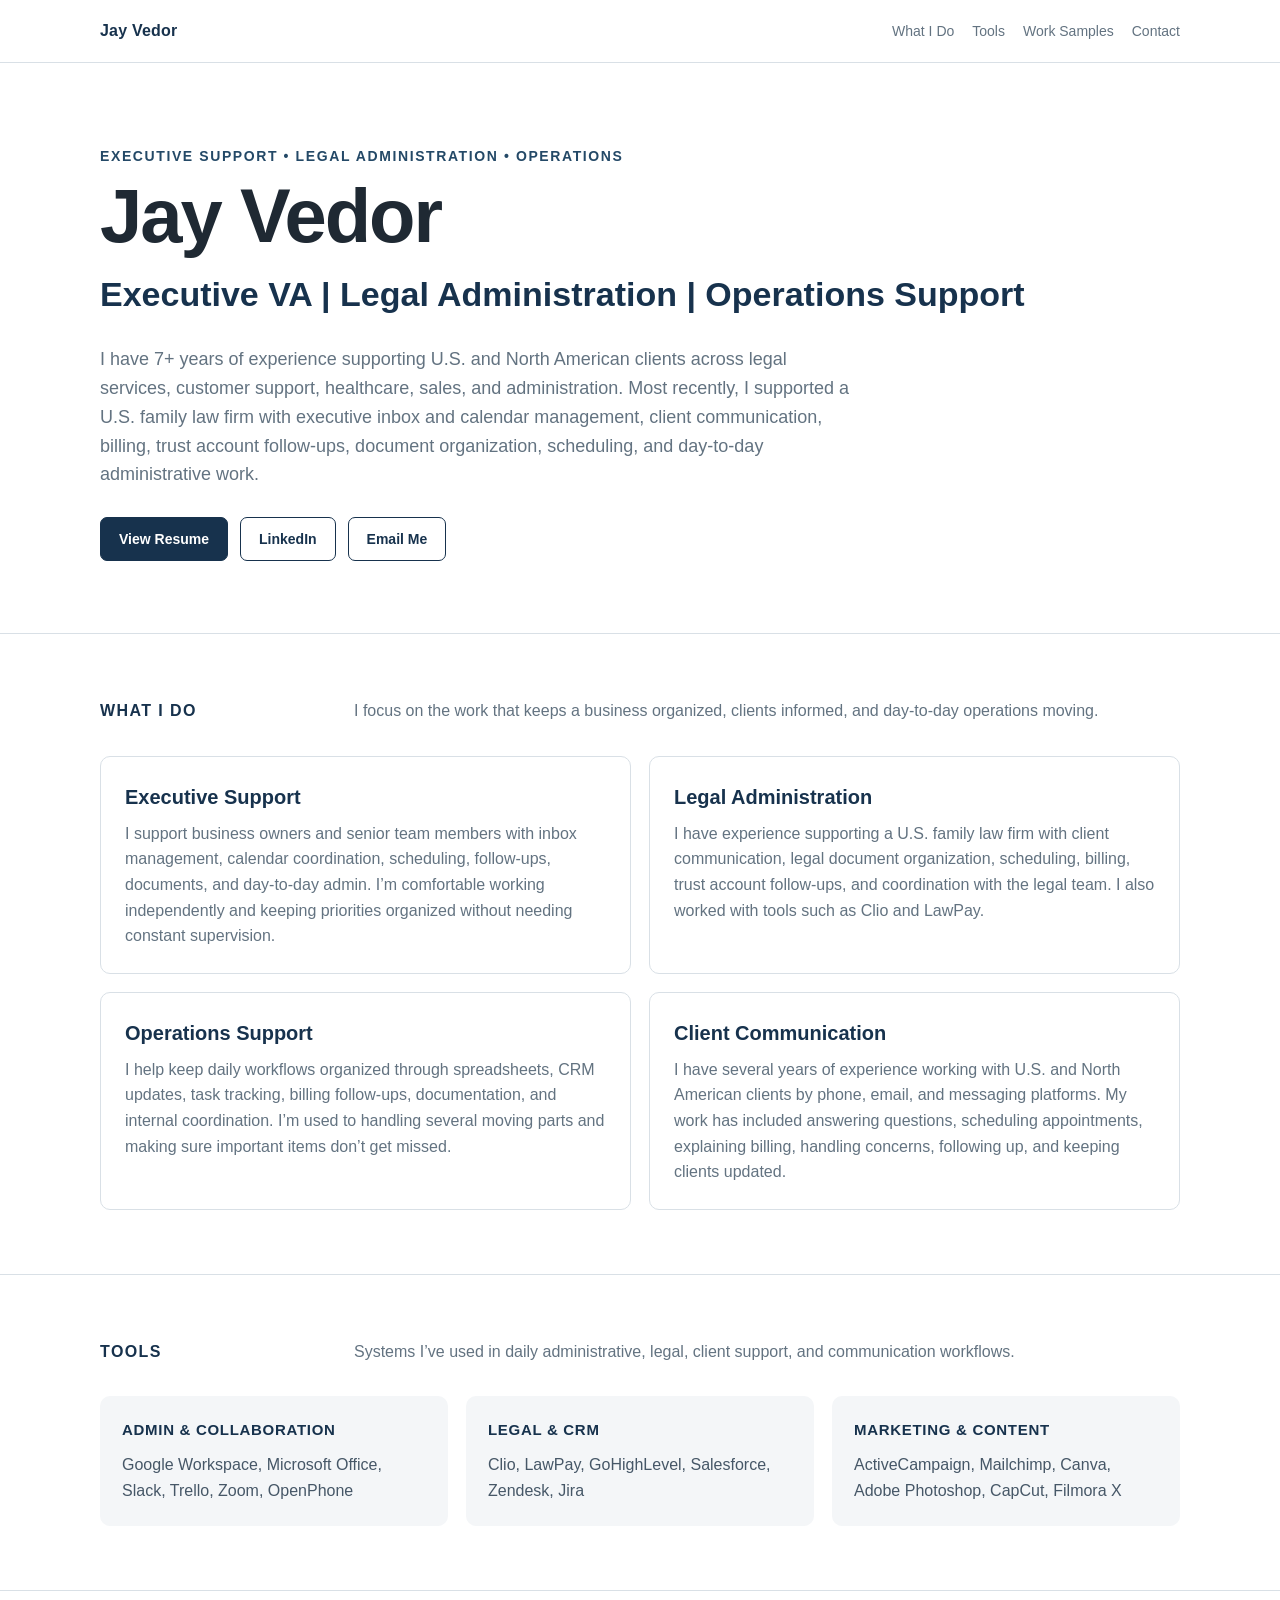
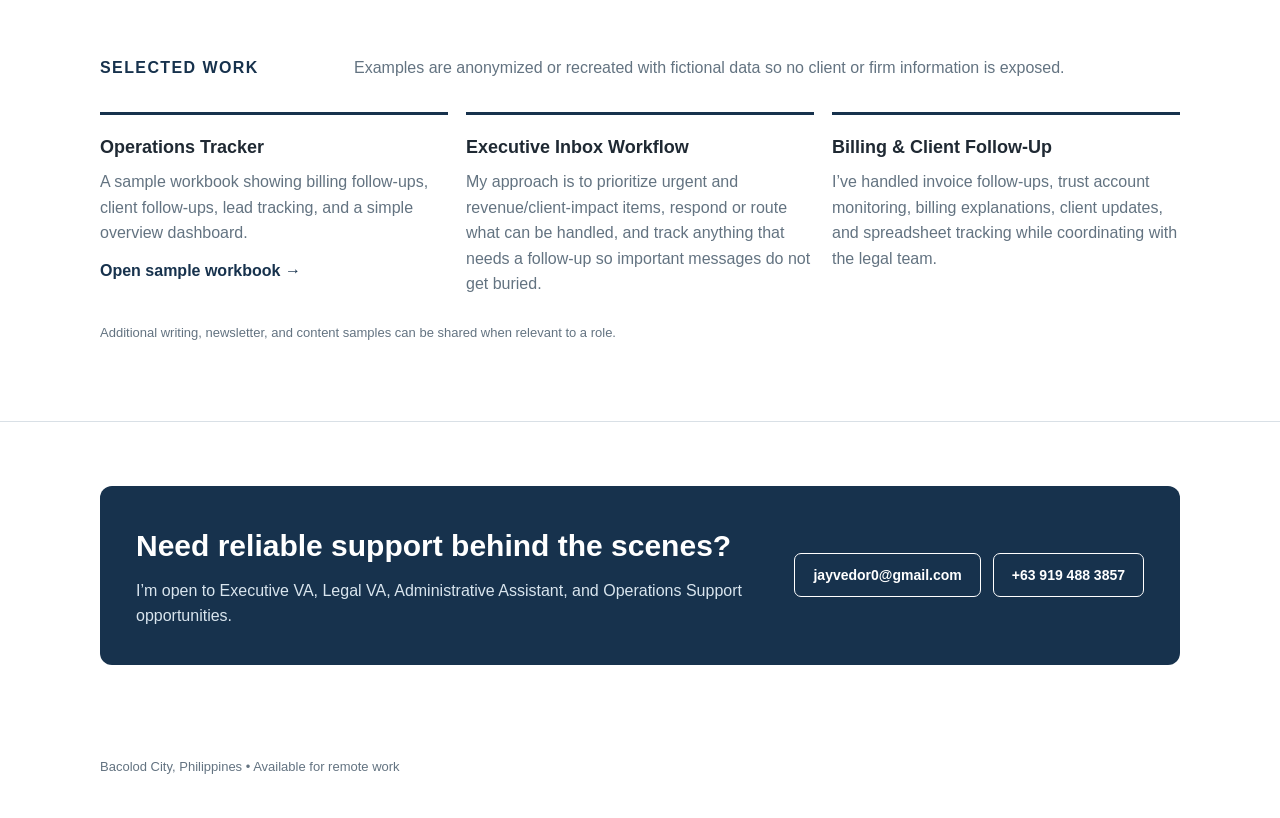
==== index.html @ 2952029b "Add files via upload Initial portfolio upload" ====
<!doctype html>
<html lang="en">
<head>
  <meta charset="utf-8" />
  <meta name="viewport" content="width=device-width, initial-scale=1" />
  <meta name="description" content="Jay Vedor - Executive VA, Legal Administration and Operations Support portfolio." />
  <title>Jay Vedor | Executive VA & Legal Administration</title>
  <style>
    :root {
      --navy: #17324d;
      --navy-2: #244967;
      --charcoal: #1f2933;
      --muted: #637381;
      --line: #d9e0e6;
      --soft: #f4f6f8;
      --white: #ffffff;
      --max: 1080px;
    }
    * { box-sizing: border-box; }
    html { scroll-behavior: smooth; }
    body {
      margin: 0;
      font-family: Arial, Helvetica, sans-serif;
      color: var(--charcoal);
      background: var(--white);
      line-height: 1.6;
    }
    a { color: inherit; }
    .wrap { width: min(var(--max), calc(100% - 40px)); margin: 0 auto; }
    .topbar { border-bottom: 1px solid var(--line); background: var(--white); position: sticky; top: 0; z-index: 10; }
    .topbar .wrap { display: flex; justify-content: space-between; align-items: center; min-height: 62px; gap: 24px; }
    .brand { font-weight: 700; color: var(--navy); letter-spacing: .2px; text-decoration: none; }
    nav { display: flex; gap: 18px; flex-wrap: wrap; }
    nav a { font-size: 14px; text-decoration: none; color: var(--muted); }
    nav a:hover { color: var(--navy); }
    .hero { padding: 82px 0 72px; }
    .eyebrow { color: var(--navy-2); font-weight: 700; font-size: 14px; letter-spacing: 1.6px; text-transform: uppercase; }
    h1 { margin: 10px 0 12px; font-size: clamp(42px, 7vw, 76px); line-height: 1.02; letter-spacing: -2px; }
    .hero h2 { margin: 0; font-size: clamp(22px, 3vw, 34px); color: var(--navy); font-weight: 600; }
    .hero p { max-width: 760px; margin: 24px 0 28px; font-size: 18px; color: var(--muted); }
    .actions { display: flex; flex-wrap: wrap; gap: 12px; }
    .button { display: inline-flex; align-items: center; justify-content: center; min-height: 44px; padding: 0 18px; border-radius: 7px; border: 1px solid var(--navy); text-decoration: none; font-weight: 700; font-size: 14px; }
    .button.primary { background: var(--navy); color: var(--white); }
    .button.secondary { background: var(--white); color: var(--navy); }
    section { padding: 64px 0; border-top: 1px solid var(--line); }
    .section-heading { display: grid; grid-template-columns: 220px 1fr; gap: 34px; align-items: start; margin-bottom: 32px; }
    .section-heading h3 { margin: 0; font-size: 16px; text-transform: uppercase; letter-spacing: 1.4px; color: var(--navy); }
    .section-heading p { margin: 0; color: var(--muted); max-width: 760px; }
    .grid { display: grid; gap: 18px; }
    .services { grid-template-columns: repeat(2, minmax(0, 1fr)); }
    .card { border: 1px solid var(--line); border-radius: 10px; padding: 24px; background: var(--white); }
    .card h4 { margin: 0 0 8px; color: var(--navy); font-size: 20px; }
    .card p { margin: 0; color: var(--muted); }
    .tools { grid-template-columns: repeat(3, minmax(0, 1fr)); }
    .tool-group { background: var(--soft); border-radius: 10px; padding: 22px; }
    .tool-group h4 { margin: 0 0 10px; color: var(--navy); font-size: 15px; text-transform: uppercase; letter-spacing: .7px; }
    .tool-group p { margin: 0; color: #465767; }
    .work { grid-template-columns: repeat(3, minmax(0, 1fr)); }
    .work-card { border-top: 3px solid var(--navy); padding-top: 18px; }
    .work-card h4 { margin: 0 0 7px; font-size: 18px; }
    .work-card p { margin: 0 0 12px; color: var(--muted); }
    .text-link { color: var(--navy); font-weight: 700; text-decoration: none; }
    .text-link:hover { text-decoration: underline; }
    .contact-box { background: var(--navy); color: var(--white); border-radius: 12px; padding: 36px; display: grid; grid-template-columns: 1fr auto; gap: 28px; align-items: center; }
    .contact-box h3 { margin: 0 0 8px; font-size: 30px; }
    .contact-box p { margin: 0; color: #d9e5ee; }
    .contact-box .button { border-color: var(--white); color: var(--white); }
    footer { padding: 28px 0 40px; color: var(--muted); font-size: 13px; }
    .small-note { margin-top: 14px; color: var(--muted); font-size: 13px; }
    @media (max-width: 760px) {
      .topbar { position: static; }
      .topbar .wrap { align-items: flex-start; flex-direction: column; padding: 16px 0; gap: 10px; }
      nav { gap: 12px; }
      .hero { padding: 56px 0 48px; }
      h1 { letter-spacing: -1px; }
      .section-heading { grid-template-columns: 1fr; gap: 10px; }
      .services, .tools, .work { grid-template-columns: 1fr; }
      .contact-box { grid-template-columns: 1fr; padding: 28px; }
    }
  </style>
</head>
<body>
  <header class="topbar">
    <div class="wrap">
      <a class="brand" href="#top">Jay Vedor</a>
      <nav aria-label="Primary navigation">
        <a href="#services">What I Do</a>
        <a href="#tools">Tools</a>
        <a href="#work">Work Samples</a>
        <a href="#contact">Contact</a>
      </nav>
    </div>
  </header>

  <main id="top">
    <section class="hero" style="border-top:0">
      <div class="wrap">
        <div class="eyebrow">Executive Support • Legal Administration • Operations</div>
        <h1>Jay Vedor</h1>
        <h2>Executive VA | Legal Administration | Operations Support</h2>
        <p>
          I have 7+ years of experience supporting U.S. and North American clients across legal services,
          customer support, healthcare, sales, and administration. Most recently, I supported a U.S. family law
          firm with executive inbox and calendar management, client communication, billing, trust account follow-ups,
          document organization, scheduling, and day-to-day administrative work.
        </p>
        <div class="actions">
          <a class="button primary" href="Jay_Vedor_Resume.pdf">View Resume</a>
          <a class="button secondary" href="https://www.linkedin.com/in/jay-vedor-66624a238/" target="_blank" rel="noopener">LinkedIn</a>
          <a class="button secondary" href="mailto:jayvedor0@gmail.com">Email Me</a>
        </div>
      </div>
    </section>

    <section id="services">
      <div class="wrap">
        <div class="section-heading">
          <h3>What I Do</h3>
          <p>I focus on the work that keeps a business organized, clients informed, and day-to-day operations moving.</p>
        </div>
        <div class="grid services">
          <article class="card">
            <h4>Executive Support</h4>
            <p>I support business owners and senior team members with inbox management, calendar coordination, scheduling, follow-ups, documents, and day-to-day admin. I’m comfortable working independently and keeping priorities organized without needing constant supervision.</p>
          </article>
          <article class="card">
            <h4>Legal Administration</h4>
            <p>I have experience supporting a U.S. family law firm with client communication, legal document organization, scheduling, billing, trust account follow-ups, and coordination with the legal team. I also worked with tools such as Clio and LawPay.</p>
          </article>
          <article class="card">
            <h4>Operations Support</h4>
            <p>I help keep daily workflows organized through spreadsheets, CRM updates, task tracking, billing follow-ups, documentation, and internal coordination. I’m used to handling several moving parts and making sure important items don’t get missed.</p>
          </article>
          <article class="card">
            <h4>Client Communication</h4>
            <p>I have several years of experience working with U.S. and North American clients by phone, email, and messaging platforms. My work has included answering questions, scheduling appointments, explaining billing, handling concerns, following up, and keeping clients updated.</p>
          </article>
        </div>
      </div>
    </section>

    <section id="tools">
      <div class="wrap">
        <div class="section-heading">
          <h3>Tools</h3>
          <p>Systems I’ve used in daily administrative, legal, client support, and communication workflows.</p>
        </div>
        <div class="grid tools">
          <div class="tool-group">
            <h4>Admin & Collaboration</h4>
            <p>Google Workspace, Microsoft Office, Slack, Trello, Zoom, OpenPhone</p>
          </div>
          <div class="tool-group">
            <h4>Legal & CRM</h4>
            <p>Clio, LawPay, GoHighLevel, Salesforce, Zendesk, Jira</p>
          </div>
          <div class="tool-group">
            <h4>Marketing & Content</h4>
            <p>ActiveCampaign, Mailchimp, Canva, Adobe Photoshop, CapCut, Filmora X</p>
          </div>
        </div>
      </div>
    </section>

    <section id="work">
      <div class="wrap">
        <div class="section-heading">
          <h3>Selected Work</h3>
          <p>Examples are anonymized or recreated with fictional data so no client or firm information is exposed.</p>
        </div>
        <div class="grid work">
          <article class="work-card">
            <h4>Operations Tracker</h4>
            <p>A sample workbook showing billing follow-ups, client follow-ups, lead tracking, and a simple overview dashboard.</p>
            <a class="text-link" href="Jay_Vedor_Anonymized_Operations_Tracker.xlsx">Open sample workbook →</a>
          </article>
          <article class="work-card">
            <h4>Executive Inbox Workflow</h4>
            <p>My approach is to prioritize urgent and revenue/client-impact items, respond or route what can be handled, and track anything that needs a follow-up so important messages do not get buried.</p>
          </article>
          <article class="work-card">
            <h4>Billing & Client Follow-Up</h4>
            <p>I’ve handled invoice follow-ups, trust account monitoring, billing explanations, client updates, and spreadsheet tracking while coordinating with the legal team.</p>
          </article>
        </div>
        <p class="small-note">Additional writing, newsletter, and content samples can be shared when relevant to a role.</p>
      </div>
    </section>

    <section id="contact">
      <div class="wrap">
        <div class="contact-box">
          <div>
            <h3>Need reliable support behind the scenes?</h3>
            <p>I’m open to Executive VA, Legal VA, Administrative Assistant, and Operations Support opportunities.</p>
          </div>
          <div class="actions">
            <a class="button" href="mailto:jayvedor0@gmail.com">jayvedor0@gmail.com</a>
            <a class="button" href="tel:+639194883857">+63 919 488 3857</a>
          </div>
        </div>
      </div>
    </section>
  </main>

  <footer>
    <div class="wrap">Bacolod City, Philippines • Available for remote work</div>
  </footer>
</body>
</html>
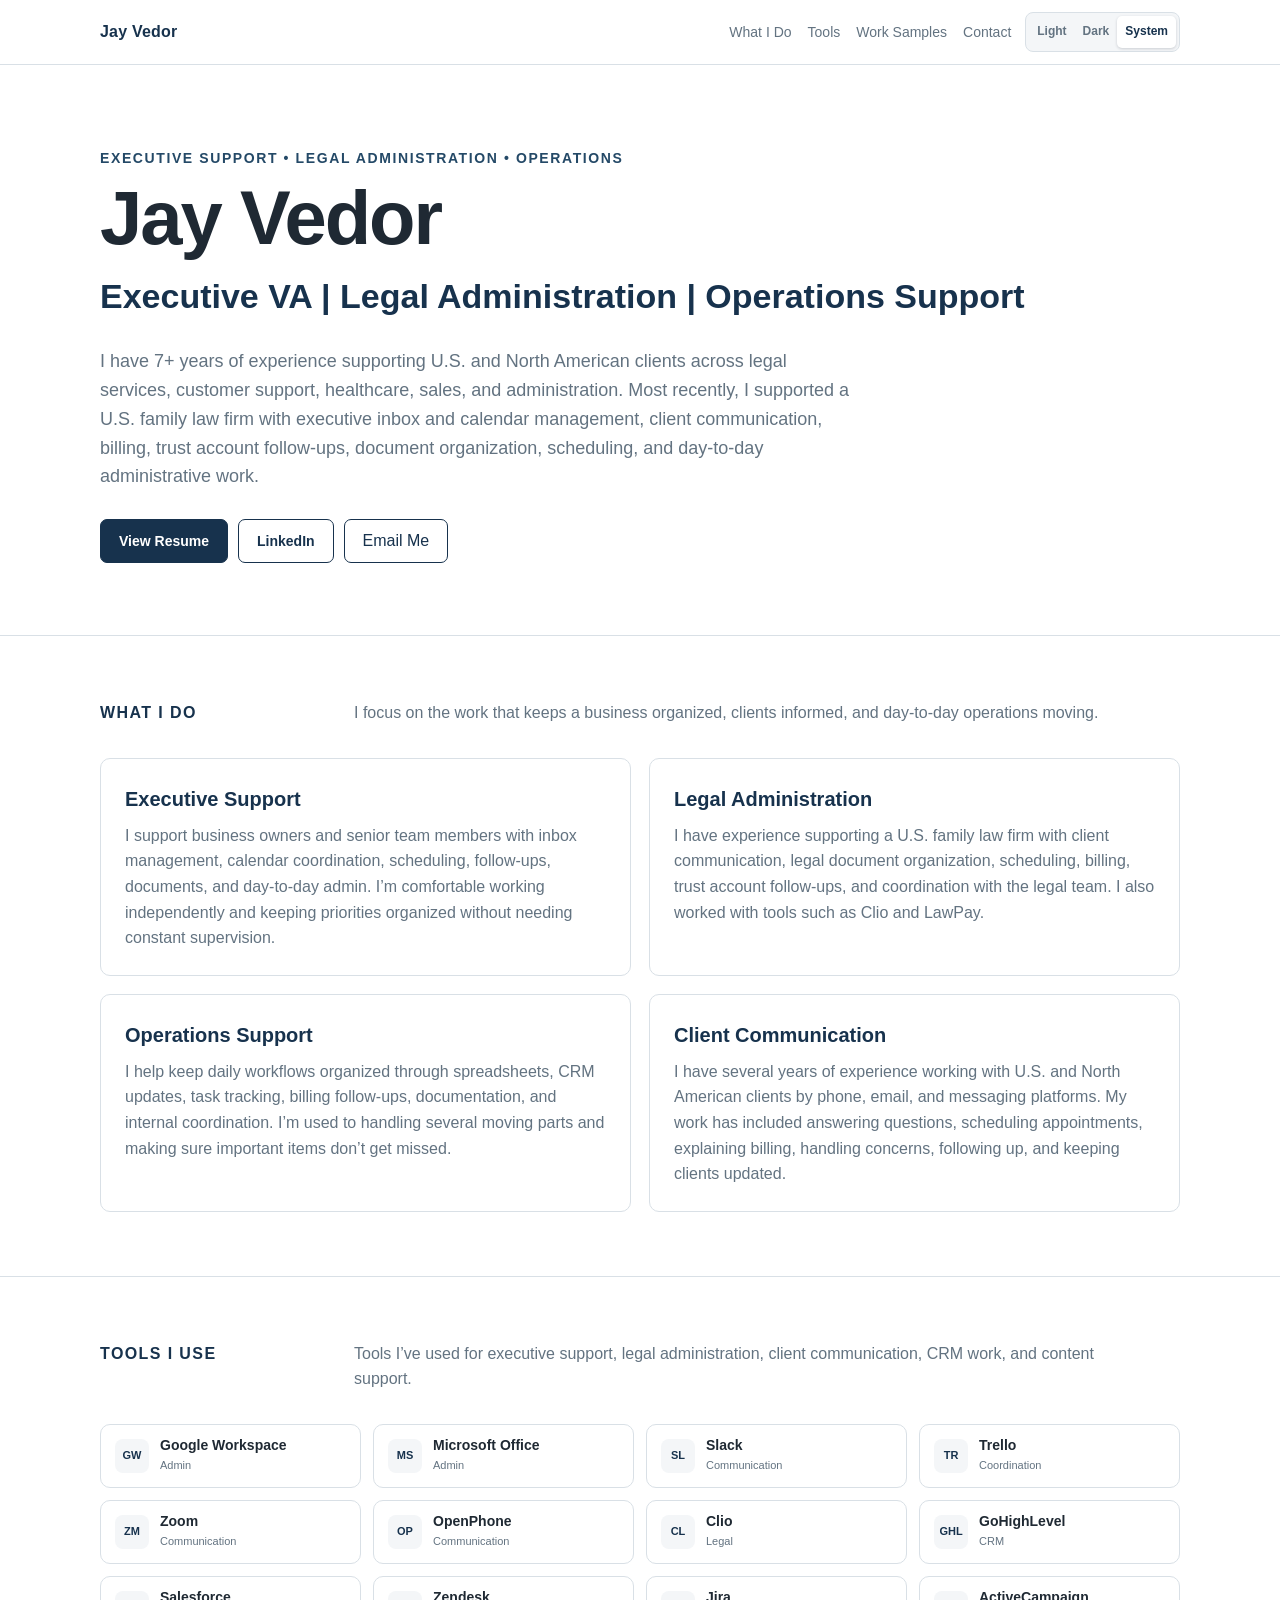
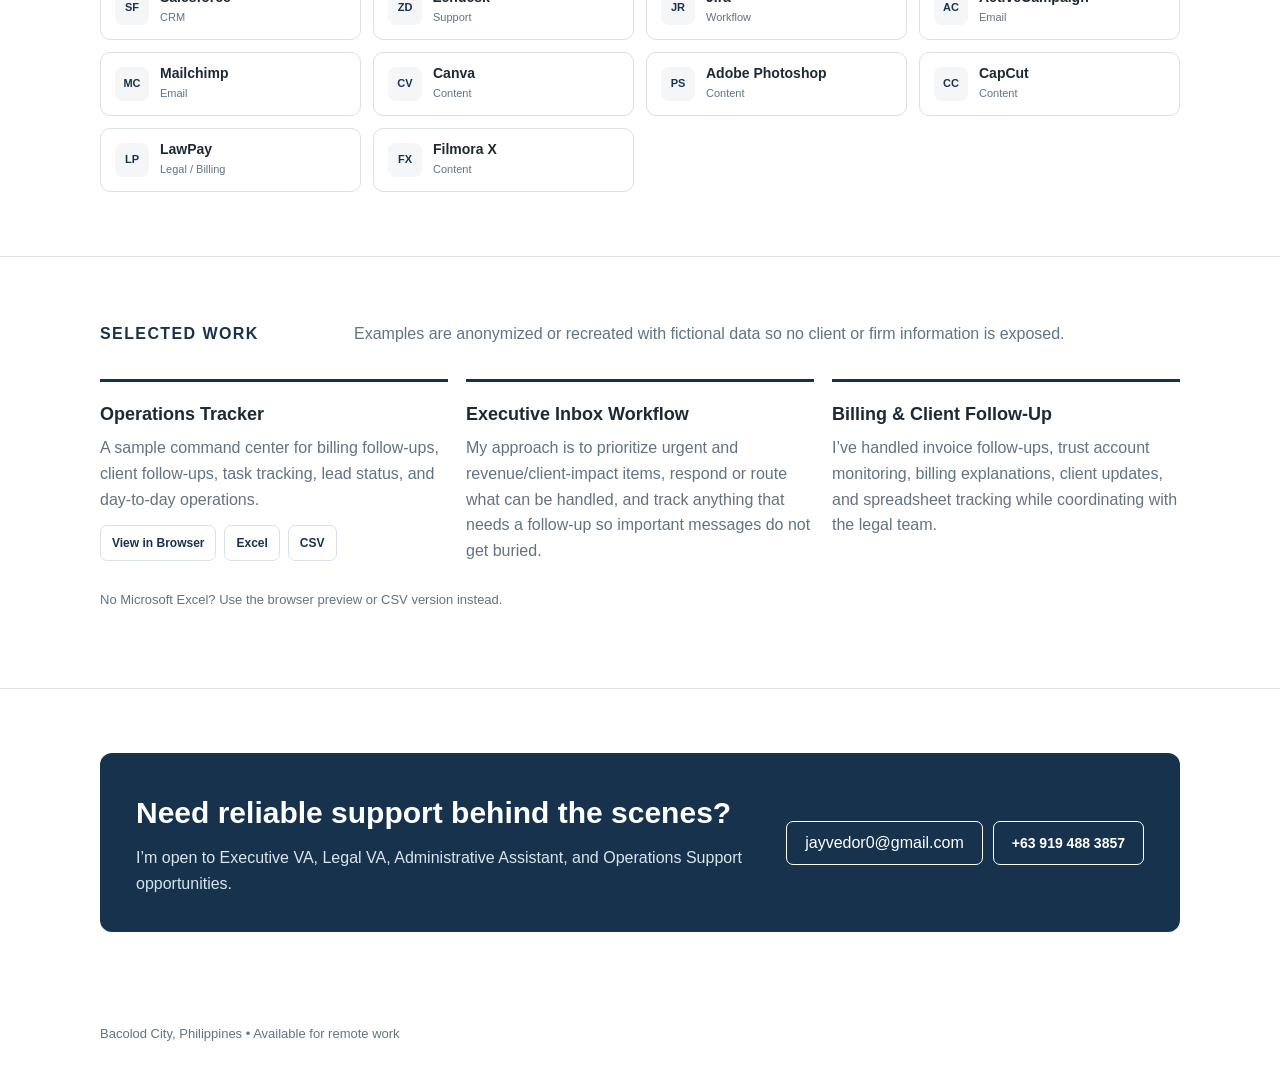
==== commit eeeed52c: "Add files via upload" ====
--- a/index.html
+++ b/index.html
@@ -1,10 +1,20 @@
 <!doctype html>
-<html lang="en">
+<html lang="en" data-theme="system">
 <head>
   <meta charset="utf-8" />
   <meta name="viewport" content="width=device-width, initial-scale=1" />
   <meta name="description" content="Jay Vedor - Executive VA, Legal Administration and Operations Support portfolio." />
   <title>Jay Vedor | Executive VA & Legal Administration</title>
+  <script>
+    (() => {
+      try {
+        const saved = localStorage.getItem('jay-portfolio-theme');
+        if (saved === 'light' || saved === 'dark' || saved === 'system') {
+          document.documentElement.setAttribute('data-theme', saved);
+        }
+      } catch (_) {}
+    })();
+  </script>
   <style>
     :root {
       --navy: #17324d;
@@ -14,7 +24,45 @@
       --line: #d9e0e6;
       --soft: #f4f6f8;
       --white: #ffffff;
+      --panel: #ffffff;
+      --surface: #ffffff;
+      --header: rgba(255,255,255,.96);
+      --contact: #17324d;
+      --contact-text: #d9e5ee;
+      --shadow: rgba(15, 23, 42, .18);
       --max: 1080px;
+    }
+    html[data-theme="dark"] {
+      --navy: #9cc5ea;
+      --navy-2: #76a9d4;
+      --charcoal: #eef4f8;
+      --muted: #aebdca;
+      --line: #2e4050;
+      --soft: #17232d;
+      --white: #0f171e;
+      --panel: #121d25;
+      --surface: #0f171e;
+      --header: rgba(15,23,30,.96);
+      --contact: #172c3e;
+      --contact-text: #d6e5f0;
+      --shadow: rgba(0,0,0,.4);
+    }
+    @media (prefers-color-scheme: dark) {
+      html[data-theme="system"] {
+        --navy: #9cc5ea;
+        --navy-2: #76a9d4;
+        --charcoal: #eef4f8;
+        --muted: #aebdca;
+        --line: #2e4050;
+        --soft: #17232d;
+        --white: #0f171e;
+        --panel: #121d25;
+        --surface: #0f171e;
+        --header: rgba(15,23,30,.96);
+        --contact: #172c3e;
+        --contact-text: #d6e5f0;
+        --shadow: rgba(0,0,0,.4);
+      }
     }
     * { box-sizing: border-box; }
     html { scroll-behavior: smooth; }
@@ -22,73 +70,118 @@
       margin: 0;
       font-family: Arial, Helvetica, sans-serif;
       color: var(--charcoal);
-      background: var(--white);
+      background: var(--surface);
       line-height: 1.6;
+      transition: background-color .18s ease, color .18s ease;
     }
     a { color: inherit; }
     .wrap { width: min(var(--max), calc(100% - 40px)); margin: 0 auto; }
-    .topbar { border-bottom: 1px solid var(--line); background: var(--white); position: sticky; top: 0; z-index: 10; }
-    .topbar .wrap { display: flex; justify-content: space-between; align-items: center; min-height: 62px; gap: 24px; }
-    .brand { font-weight: 700; color: var(--navy); letter-spacing: .2px; text-decoration: none; }
-    nav { display: flex; gap: 18px; flex-wrap: wrap; }
+    .topbar { border-bottom: 1px solid var(--line); background: var(--header); position: sticky; top: 0; z-index: 10; backdrop-filter: blur(10px); }
+    .topbar .wrap { display: flex; justify-content: space-between; align-items: center; min-height: 64px; gap: 20px; }
+    .brand { font-weight: 700; color: var(--navy); letter-spacing: .2px; text-decoration: none; white-space: nowrap; }
+    .nav-area { display: flex; align-items: center; gap: 14px; min-width: 0; }
+    nav { display: flex; gap: 16px; flex-wrap: wrap; }
     nav a { font-size: 14px; text-decoration: none; color: var(--muted); }
     nav a:hover { color: var(--navy); }
+    .theme-controls { display: inline-flex; align-items: center; border: 1px solid var(--line); border-radius: 8px; padding: 3px; background: var(--soft); }
+    .theme-button { border: 0; background: transparent; color: var(--muted); font: inherit; font-size: 12px; font-weight: 700; padding: 6px 8px; border-radius: 5px; cursor: pointer; }
+    .theme-button[aria-pressed="true"] { background: var(--panel); color: var(--navy); box-shadow: 0 1px 3px var(--shadow); }
     .hero { padding: 82px 0 72px; }
     .eyebrow { color: var(--navy-2); font-weight: 700; font-size: 14px; letter-spacing: 1.6px; text-transform: uppercase; }
     h1 { margin: 10px 0 12px; font-size: clamp(42px, 7vw, 76px); line-height: 1.02; letter-spacing: -2px; }
     .hero h2 { margin: 0; font-size: clamp(22px, 3vw, 34px); color: var(--navy); font-weight: 600; }
     .hero p { max-width: 760px; margin: 24px 0 28px; font-size: 18px; color: var(--muted); }
-    .actions { display: flex; flex-wrap: wrap; gap: 12px; }
+    .actions { display: flex; flex-wrap: wrap; gap: 10px; }
     .button { display: inline-flex; align-items: center; justify-content: center; min-height: 44px; padding: 0 18px; border-radius: 7px; border: 1px solid var(--navy); text-decoration: none; font-weight: 700; font-size: 14px; }
     .button.primary { background: var(--navy); color: var(--white); }
-    .button.secondary { background: var(--white); color: var(--navy); }
+    html[data-theme="dark"] .button.primary { color: #10202c; }
+    @media (prefers-color-scheme: dark) { html[data-theme="system"] .button.primary { color: #10202c; } }
+    .button.secondary { background: var(--panel); color: var(--navy); }
+    button.button { font: inherit; cursor: pointer; }
     section { padding: 64px 0; border-top: 1px solid var(--line); }
     .section-heading { display: grid; grid-template-columns: 220px 1fr; gap: 34px; align-items: start; margin-bottom: 32px; }
     .section-heading h3 { margin: 0; font-size: 16px; text-transform: uppercase; letter-spacing: 1.4px; color: var(--navy); }
     .section-heading p { margin: 0; color: var(--muted); max-width: 760px; }
     .grid { display: grid; gap: 18px; }
     .services { grid-template-columns: repeat(2, minmax(0, 1fr)); }
-    .card { border: 1px solid var(--line); border-radius: 10px; padding: 24px; background: var(--white); }
+    .card { border: 1px solid var(--line); border-radius: 10px; padding: 24px; background: var(--panel); }
     .card h4 { margin: 0 0 8px; color: var(--navy); font-size: 20px; }
     .card p { margin: 0; color: var(--muted); }
-    .tools { grid-template-columns: repeat(3, minmax(0, 1fr)); }
-    .tool-group { background: var(--soft); border-radius: 10px; padding: 22px; }
-    .tool-group h4 { margin: 0 0 10px; color: var(--navy); font-size: 15px; text-transform: uppercase; letter-spacing: .7px; }
-    .tool-group p { margin: 0; color: #465767; }
+
+    .tool-grid { display: grid; grid-template-columns: repeat(4, minmax(0, 1fr)); gap: 12px; }
+    .tool-item { display: flex; align-items: center; gap: 11px; min-height: 64px; border: 1px solid var(--line); border-radius: 10px; padding: 12px 14px; background: var(--panel); }
+    .tool-logo-wrap { width: 34px; height: 34px; display: grid; place-items: center; border-radius: 8px; background: var(--soft); flex: 0 0 34px; }
+    .tool-logo { width: 22px; height: 22px; object-fit: contain; }
+    .tool-fallback { display: none; font-size: 11px; font-weight: 800; color: var(--navy); }
+    .tool-item strong { display: block; font-size: 14px; line-height: 1.25; }
+    .tool-item span.category { display: block; color: var(--muted); font-size: 11px; margin-top: 2px; }
+
     .work { grid-template-columns: repeat(3, minmax(0, 1fr)); }
-    .work-card { border-top: 3px solid var(--navy); padding-top: 18px; }
+    .work-card { border-top: 3px solid var(--navy); padding: 18px 0 0; }
     .work-card h4 { margin: 0 0 7px; font-size: 18px; }
-    .work-card p { margin: 0 0 12px; color: var(--muted); }
+    .work-card p { margin: 0 0 13px; color: var(--muted); }
+    .sample-options { display: flex; flex-wrap: wrap; gap: 8px; }
+    .sample-link { display: inline-flex; align-items: center; min-height: 36px; padding: 0 11px; border: 1px solid var(--line); border-radius: 7px; color: var(--navy); font-size: 12px; font-weight: 700; text-decoration: none; background: var(--panel); }
+    .sample-link:hover { border-color: var(--navy); background: var(--soft); }
     .text-link { color: var(--navy); font-weight: 700; text-decoration: none; }
     .text-link:hover { text-decoration: underline; }
-    .contact-box { background: var(--navy); color: var(--white); border-radius: 12px; padding: 36px; display: grid; grid-template-columns: 1fr auto; gap: 28px; align-items: center; }
+    .contact-box { background: var(--contact); color: #fff; border-radius: 12px; padding: 36px; display: grid; grid-template-columns: 1fr auto; gap: 28px; align-items: center; }
     .contact-box h3 { margin: 0 0 8px; font-size: 30px; }
-    .contact-box p { margin: 0; color: #d9e5ee; }
-    .contact-box .button { border-color: var(--white); color: var(--white); }
+    .contact-box p { margin: 0; color: var(--contact-text); }
+    .contact-box .button { border-color: #fff; color: #fff; }
+    .contact-box button.button { background: transparent; }
     footer { padding: 28px 0 40px; color: var(--muted); font-size: 13px; }
     .small-note { margin-top: 14px; color: var(--muted); font-size: 13px; }
+
+    .email-modal[hidden] { display: none; }
+    .email-modal { position: fixed; inset: 0; z-index: 100; display: grid; place-items: center; padding: 20px; background: rgba(15, 23, 42, .64); }
+    .email-panel { width: min(520px, 100%); background: var(--panel); color: var(--charcoal); border-radius: 14px; border: 1px solid var(--line); box-shadow: 0 20px 60px var(--shadow); padding: 26px; }
+    .email-panel-head { display: flex; justify-content: space-between; gap: 20px; align-items: flex-start; margin-bottom: 18px; }
+    .email-panel h3 { margin: 0 0 4px; color: var(--navy); font-size: 24px; }
+    .email-panel p { margin: 0; color: var(--muted); }
+    .modal-close { border: 0; background: var(--soft); color: var(--charcoal); border-radius: 7px; width: 40px; height: 40px; cursor: pointer; font-size: 22px; line-height: 1; }
+    .email-options { display: grid; grid-template-columns: repeat(2, minmax(0, 1fr)); gap: 10px; }
+    .email-option { min-height: 48px; display: flex; align-items: center; justify-content: center; padding: 10px 14px; border: 1px solid var(--line); border-radius: 8px; text-decoration: none; font-weight: 700; color: var(--navy); background: var(--panel); cursor: pointer; font: inherit; }
+    .email-option:hover, .email-option:focus-visible { border-color: var(--navy); background: var(--soft); }
+    .email-address { margin-top: 14px; padding-top: 14px; border-top: 1px solid var(--line); font-size: 14px; color: var(--muted); }
+    .email-address strong { color: var(--charcoal); }
+    .copy-status { margin-top: 8px; min-height: 22px; font-size: 13px; color: var(--navy); }
+
+    @media (max-width: 900px) { .tool-grid { grid-template-columns: repeat(3, minmax(0, 1fr)); } }
     @media (max-width: 760px) {
       .topbar { position: static; }
-      .topbar .wrap { align-items: flex-start; flex-direction: column; padding: 16px 0; gap: 10px; }
+      .topbar .wrap { align-items: flex-start; flex-direction: column; padding: 14px 0; gap: 10px; }
+      .nav-area { width: 100%; flex-direction: column; align-items: flex-start; gap: 10px; }
       nav { gap: 12px; }
+      .theme-controls { align-self: flex-start; }
       .hero { padding: 56px 0 48px; }
       h1 { letter-spacing: -1px; }
       .section-heading { grid-template-columns: 1fr; gap: 10px; }
-      .services, .tools, .work { grid-template-columns: 1fr; }
+      .services, .work { grid-template-columns: 1fr; }
+      .tool-grid { grid-template-columns: repeat(2, minmax(0, 1fr)); }
       .contact-box { grid-template-columns: 1fr; padding: 28px; }
-    }
+      .email-options { grid-template-columns: 1fr; }
+    }
+    @media (max-width: 440px) { .tool-grid { grid-template-columns: 1fr; } }
   </style>
 </head>
 <body>
   <header class="topbar">
     <div class="wrap">
       <a class="brand" href="#top">Jay Vedor</a>
-      <nav aria-label="Primary navigation">
-        <a href="#services">What I Do</a>
-        <a href="#tools">Tools</a>
-        <a href="#work">Work Samples</a>
-        <a href="#contact">Contact</a>
-      </nav>
+      <div class="nav-area">
+        <nav aria-label="Primary navigation">
+          <a href="#services">What I Do</a>
+          <a href="#tools">Tools</a>
+          <a href="#work">Work Samples</a>
+          <a href="#contact">Contact</a>
+        </nav>
+        <div class="theme-controls" id="themeControls" aria-label="Color theme">
+          <button class="theme-button" type="button" data-theme-choice="light" aria-pressed="false">Light</button>
+          <button class="theme-button" type="button" data-theme-choice="dark" aria-pressed="false">Dark</button>
+          <button class="theme-button" type="button" data-theme-choice="system" aria-pressed="false">System</button>
+        </div>
+      </div>
     </div>
   </header>
 
@@ -98,16 +191,11 @@
         <div class="eyebrow">Executive Support • Legal Administration • Operations</div>
         <h1>Jay Vedor</h1>
         <h2>Executive VA | Legal Administration | Operations Support</h2>
-        <p>
-          I have 7+ years of experience supporting U.S. and North American clients across legal services,
-          customer support, healthcare, sales, and administration. Most recently, I supported a U.S. family law
-          firm with executive inbox and calendar management, client communication, billing, trust account follow-ups,
-          document organization, scheduling, and day-to-day administrative work.
-        </p>
+        <p>I have 7+ years of experience supporting U.S. and North American clients across legal services, customer support, healthcare, sales, and administration. Most recently, I supported a U.S. family law firm with executive inbox and calendar management, client communication, billing, trust account follow-ups, document organization, scheduling, and day-to-day administrative work.</p>
         <div class="actions">
-          <a class="button primary" href="Jay_Vedor_Resume.pdf">View Resume</a>
+          <a class="button primary" href="Jay_Vedor_Resume.pdf" target="_blank" rel="noopener">View Resume</a>
           <a class="button secondary" href="https://www.linkedin.com/in/jay-vedor-66624a238/" target="_blank" rel="noopener">LinkedIn</a>
-          <a class="button secondary" href="mailto:jayvedor0@gmail.com">Email Me</a>
+          <button class="button secondary email-trigger" type="button">Email Me</button>
         </div>
       </div>
     </section>
@@ -119,22 +207,10 @@
           <p>I focus on the work that keeps a business organized, clients informed, and day-to-day operations moving.</p>
         </div>
         <div class="grid services">
-          <article class="card">
-            <h4>Executive Support</h4>
-            <p>I support business owners and senior team members with inbox management, calendar coordination, scheduling, follow-ups, documents, and day-to-day admin. I’m comfortable working independently and keeping priorities organized without needing constant supervision.</p>
-          </article>
-          <article class="card">
-            <h4>Legal Administration</h4>
-            <p>I have experience supporting a U.S. family law firm with client communication, legal document organization, scheduling, billing, trust account follow-ups, and coordination with the legal team. I also worked with tools such as Clio and LawPay.</p>
-          </article>
-          <article class="card">
-            <h4>Operations Support</h4>
-            <p>I help keep daily workflows organized through spreadsheets, CRM updates, task tracking, billing follow-ups, documentation, and internal coordination. I’m used to handling several moving parts and making sure important items don’t get missed.</p>
-          </article>
-          <article class="card">
-            <h4>Client Communication</h4>
-            <p>I have several years of experience working with U.S. and North American clients by phone, email, and messaging platforms. My work has included answering questions, scheduling appointments, explaining billing, handling concerns, following up, and keeping clients updated.</p>
-          </article>
+          <article class="card"><h4>Executive Support</h4><p>I support business owners and senior team members with inbox management, calendar coordination, scheduling, follow-ups, documents, and day-to-day admin. I’m comfortable working independently and keeping priorities organized without needing constant supervision.</p></article>
+          <article class="card"><h4>Legal Administration</h4><p>I have experience supporting a U.S. family law firm with client communication, legal document organization, scheduling, billing, trust account follow-ups, and coordination with the legal team. I also worked with tools such as Clio and LawPay.</p></article>
+          <article class="card"><h4>Operations Support</h4><p>I help keep daily workflows organized through spreadsheets, CRM updates, task tracking, billing follow-ups, documentation, and internal coordination. I’m used to handling several moving parts and making sure important items don’t get missed.</p></article>
+          <article class="card"><h4>Client Communication</h4><p>I have several years of experience working with U.S. and North American clients by phone, email, and messaging platforms. My work has included answering questions, scheduling appointments, explaining billing, handling concerns, following up, and keeping clients updated.</p></article>
         </div>
       </div>
     </section>
@@ -142,22 +218,28 @@
     <section id="tools">
       <div class="wrap">
         <div class="section-heading">
-          <h3>Tools</h3>
-          <p>Systems I’ve used in daily administrative, legal, client support, and communication workflows.</p>
-        </div>
-        <div class="grid tools">
-          <div class="tool-group">
-            <h4>Admin & Collaboration</h4>
-            <p>Google Workspace, Microsoft Office, Slack, Trello, Zoom, OpenPhone</p>
-          </div>
-          <div class="tool-group">
-            <h4>Legal & CRM</h4>
-            <p>Clio, LawPay, GoHighLevel, Salesforce, Zendesk, Jira</p>
-          </div>
-          <div class="tool-group">
-            <h4>Marketing & Content</h4>
-            <p>ActiveCampaign, Mailchimp, Canva, Adobe Photoshop, CapCut, Filmora X</p>
-          </div>
+          <h3>Tools I Use</h3>
+          <p>Tools I’ve used for executive support, legal administration, client communication, CRM work, and content support.</p>
+        </div>
+        <div class="tool-grid">
+          <div class="tool-item"><span class="tool-logo-wrap"><img class="tool-logo" src="https://cdn.simpleicons.org/googleworkspace" alt="Google Workspace logo"><span class="tool-fallback">GW</span></span><div><strong>Google Workspace</strong><span class="category">Admin</span></div></div>
+          <div class="tool-item"><span class="tool-logo-wrap"><img class="tool-logo" src="https://cdn.simpleicons.org/microsoft" alt="Microsoft logo"><span class="tool-fallback">MS</span></span><div><strong>Microsoft Office</strong><span class="category">Admin</span></div></div>
+          <div class="tool-item"><span class="tool-logo-wrap"><img class="tool-logo" src="https://cdn.simpleicons.org/slack" alt="Slack logo"><span class="tool-fallback">SL</span></span><div><strong>Slack</strong><span class="category">Communication</span></div></div>
+          <div class="tool-item"><span class="tool-logo-wrap"><img class="tool-logo" src="https://cdn.simpleicons.org/trello" alt="Trello logo"><span class="tool-fallback">TR</span></span><div><strong>Trello</strong><span class="category">Coordination</span></div></div>
+          <div class="tool-item"><span class="tool-logo-wrap"><img class="tool-logo" src="https://cdn.simpleicons.org/zoom" alt="Zoom logo"><span class="tool-fallback">ZM</span></span><div><strong>Zoom</strong><span class="category">Communication</span></div></div>
+          <div class="tool-item"><span class="tool-logo-wrap"><img class="tool-logo" src="https://cdn.simpleicons.org/openphone" alt="OpenPhone logo"><span class="tool-fallback">OP</span></span><div><strong>OpenPhone</strong><span class="category">Communication</span></div></div>
+          <div class="tool-item"><span class="tool-logo-wrap"><img class="tool-logo" src="https://cdn.simpleicons.org/clio" alt="Clio logo"><span class="tool-fallback">CL</span></span><div><strong>Clio</strong><span class="category">Legal</span></div></div>
+          <div class="tool-item"><span class="tool-logo-wrap"><img class="tool-logo" src="https://cdn.simpleicons.org/gohighlevel" alt="GoHighLevel logo"><span class="tool-fallback">GHL</span></span><div><strong>GoHighLevel</strong><span class="category">CRM</span></div></div>
+          <div class="tool-item"><span class="tool-logo-wrap"><img class="tool-logo" src="https://cdn.simpleicons.org/salesforce" alt="Salesforce logo"><span class="tool-fallback">SF</span></span><div><strong>Salesforce</strong><span class="category">CRM</span></div></div>
+          <div class="tool-item"><span class="tool-logo-wrap"><img class="tool-logo" src="https://cdn.simpleicons.org/zendesk" alt="Zendesk logo"><span class="tool-fallback">ZD</span></span><div><strong>Zendesk</strong><span class="category">Support</span></div></div>
+          <div class="tool-item"><span class="tool-logo-wrap"><img class="tool-logo" src="https://cdn.simpleicons.org/jira" alt="Jira logo"><span class="tool-fallback">JR</span></span><div><strong>Jira</strong><span class="category">Workflow</span></div></div>
+          <div class="tool-item"><span class="tool-logo-wrap"><img class="tool-logo" src="https://cdn.simpleicons.org/activecampaign" alt="ActiveCampaign logo"><span class="tool-fallback">AC</span></span><div><strong>ActiveCampaign</strong><span class="category">Email</span></div></div>
+          <div class="tool-item"><span class="tool-logo-wrap"><img class="tool-logo" src="https://cdn.simpleicons.org/mailchimp" alt="Mailchimp logo"><span class="tool-fallback">MC</span></span><div><strong>Mailchimp</strong><span class="category">Email</span></div></div>
+          <div class="tool-item"><span class="tool-logo-wrap"><img class="tool-logo" src="https://cdn.simpleicons.org/canva" alt="Canva logo"><span class="tool-fallback">CV</span></span><div><strong>Canva</strong><span class="category">Content</span></div></div>
+          <div class="tool-item"><span class="tool-logo-wrap"><img class="tool-logo" src="https://cdn.simpleicons.org/adobephotoshop" alt="Adobe Photoshop logo"><span class="tool-fallback">PS</span></span><div><strong>Adobe Photoshop</strong><span class="category">Content</span></div></div>
+          <div class="tool-item"><span class="tool-logo-wrap"><img class="tool-logo" src="https://cdn.simpleicons.org/capcut" alt="CapCut logo"><span class="tool-fallback">CC</span></span><div><strong>CapCut</strong><span class="category">Content</span></div></div>
+          <div class="tool-item"><span class="tool-logo-wrap"><span class="tool-fallback" style="display:inline">LP</span></span><div><strong>LawPay</strong><span class="category">Legal / Billing</span></div></div>
+          <div class="tool-item"><span class="tool-logo-wrap"><span class="tool-fallback" style="display:inline">FX</span></span><div><strong>Filmora X</strong><span class="category">Content</span></div></div>
         </div>
       </div>
     </section>
@@ -171,40 +253,118 @@
         <div class="grid work">
           <article class="work-card">
             <h4>Operations Tracker</h4>
-            <p>A sample workbook showing billing follow-ups, client follow-ups, lead tracking, and a simple overview dashboard.</p>
-            <a class="text-link" href="Jay_Vedor_Anonymized_Operations_Tracker.xlsx">Open sample workbook →</a>
+            <p>A sample command center for billing follow-ups, client follow-ups, task tracking, lead status, and day-to-day operations.</p>
+            <div class="sample-options">
+              <a class="sample-link" href="operations-tracker-preview.html" target="_blank" rel="noopener">View in Browser</a>
+              <a class="sample-link" href="Jay_Vedor_Anonymized_Operations_Tracker.xlsx">Excel</a>
+              <a class="sample-link" href="Jay_Vedor_Operations_Tracker_Sample.csv">CSV</a>
+            </div>
           </article>
-          <article class="work-card">
-            <h4>Executive Inbox Workflow</h4>
-            <p>My approach is to prioritize urgent and revenue/client-impact items, respond or route what can be handled, and track anything that needs a follow-up so important messages do not get buried.</p>
-          </article>
-          <article class="work-card">
-            <h4>Billing & Client Follow-Up</h4>
-            <p>I’ve handled invoice follow-ups, trust account monitoring, billing explanations, client updates, and spreadsheet tracking while coordinating with the legal team.</p>
-          </article>
-        </div>
-        <p class="small-note">Additional writing, newsletter, and content samples can be shared when relevant to a role.</p>
+          <article class="work-card"><h4>Executive Inbox Workflow</h4><p>My approach is to prioritize urgent and revenue/client-impact items, respond or route what can be handled, and track anything that needs a follow-up so important messages do not get buried.</p></article>
+          <article class="work-card"><h4>Billing & Client Follow-Up</h4><p>I’ve handled invoice follow-ups, trust account monitoring, billing explanations, client updates, and spreadsheet tracking while coordinating with the legal team.</p></article>
+        </div>
+        <p class="small-note">No Microsoft Excel? Use the browser preview or CSV version instead.</p>
       </div>
     </section>
 
     <section id="contact">
       <div class="wrap">
         <div class="contact-box">
-          <div>
-            <h3>Need reliable support behind the scenes?</h3>
-            <p>I’m open to Executive VA, Legal VA, Administrative Assistant, and Operations Support opportunities.</p>
-          </div>
-          <div class="actions">
-            <a class="button" href="mailto:jayvedor0@gmail.com">jayvedor0@gmail.com</a>
-            <a class="button" href="tel:+639194883857">+63 919 488 3857</a>
-          </div>
+          <div><h3>Need reliable support behind the scenes?</h3><p>I’m open to Executive VA, Legal VA, Administrative Assistant, and Operations Support opportunities.</p></div>
+          <div class="actions"><button class="button email-trigger" type="button">jayvedor0@gmail.com</button><a class="button" href="tel:+639194883857">+63 919 488 3857</a></div>
         </div>
       </div>
     </section>
   </main>
 
-  <footer>
-    <div class="wrap">Bacolod City, Philippines • Available for remote work</div>
-  </footer>
+  <footer><div class="wrap">Bacolod City, Philippines • Available for remote work</div></footer>
+
+  <div class="email-modal" id="emailChooser" role="dialog" aria-modal="true" aria-labelledby="emailChooserTitle" hidden>
+    <div class="email-panel">
+      <div class="email-panel-head">
+        <div><h3 id="emailChooserTitle">Send Jay an email</h3><p>Choose the email service you prefer.</p></div>
+        <button class="modal-close" id="closeEmailChooser" type="button" aria-label="Close email options">×</button>
+      </div>
+      <div class="email-options">
+        <a class="email-option" href="https://mail.google.com/mail/?view=cm&fs=1&to=jayvedor0@gmail.com&su=Portfolio%20Inquiry" target="_blank" rel="noopener">Gmail</a>
+        <a class="email-option" href="https://outlook.office.com/mail/deeplink/compose?to=jayvedor0@gmail.com&subject=Portfolio%20Inquiry" target="_blank" rel="noopener">Outlook</a>
+        <a class="email-option" href="https://compose.mail.yahoo.com/?to=jayvedor0@gmail.com&subject=Portfolio%20Inquiry" target="_blank" rel="noopener">Yahoo Mail</a>
+        <a class="email-option" href="mailto:jayvedor0@gmail.com?subject=Portfolio%20Inquiry">Default Email App</a>
+        <button class="email-option" id="copyEmail" type="button">Copy Email Address</button>
+      </div>
+      <div class="email-address">Email: <strong>jayvedor0@gmail.com</strong></div>
+      <div class="copy-status" id="copyStatus" aria-live="polite"></div>
+    </div>
+  </div>
+
+  <script>
+    (() => {
+      const chooser = document.getElementById('emailChooser');
+      const triggers = document.querySelectorAll('.email-trigger');
+      const closeButton = document.getElementById('closeEmailChooser');
+      const copyButton = document.getElementById('copyEmail');
+      const copyStatus = document.getElementById('copyStatus');
+      const email = 'jayvedor0@gmail.com';
+      let lastTrigger = null;
+
+      function openChooser(trigger) {
+        lastTrigger = trigger;
+        chooser.hidden = false;
+        document.body.style.overflow = 'hidden';
+        closeButton.focus();
+      }
+      function closeChooser() {
+        chooser.hidden = true;
+        document.body.style.overflow = '';
+        copyStatus.textContent = '';
+        if (lastTrigger) lastTrigger.focus();
+      }
+      triggers.forEach((trigger) => trigger.addEventListener('click', () => openChooser(trigger)));
+      closeButton.addEventListener('click', closeChooser);
+      chooser.addEventListener('click', (event) => { if (event.target === chooser) closeChooser(); });
+      document.addEventListener('keydown', (event) => { if (event.key === 'Escape' && !chooser.hidden) closeChooser(); });
+      copyButton.addEventListener('click', async () => {
+        try {
+          if (navigator.clipboard && window.isSecureContext) {
+            await navigator.clipboard.writeText(email);
+          } else {
+            const textarea = document.createElement('textarea');
+            textarea.value = email;
+            textarea.setAttribute('readonly', '');
+            textarea.style.position = 'absolute';
+            textarea.style.left = '-9999px';
+            document.body.appendChild(textarea);
+            textarea.select();
+            document.execCommand('copy');
+            textarea.remove();
+          }
+          copyStatus.textContent = 'Email address copied.';
+        } catch (_) {
+          copyStatus.textContent = 'Copy failed. Please use jayvedor0@gmail.com.';
+        }
+      });
+
+      const themeButtons = document.querySelectorAll('[data-theme-choice]');
+      const root = document.documentElement;
+      function setTheme(theme, save = true) {
+        root.setAttribute('data-theme', theme);
+        themeButtons.forEach((button) => button.setAttribute('aria-pressed', String(button.dataset.themeChoice === theme)));
+        if (save) {
+          try { localStorage.setItem('jay-portfolio-theme', theme); } catch (_) {}
+        }
+      }
+      const currentTheme = root.getAttribute('data-theme') || 'system';
+      setTheme(currentTheme, false);
+      themeButtons.forEach((button) => button.addEventListener('click', () => setTheme(button.dataset.themeChoice)));
+
+      document.querySelectorAll('.tool-logo').forEach((img) => {
+        img.addEventListener('error', () => {
+          img.style.display = 'none';
+          const fallback = img.parentElement.querySelector('.tool-fallback');
+          if (fallback) fallback.style.display = 'inline';
+        });
+      });
+    })();
+  </script>
 </body>
 </html>
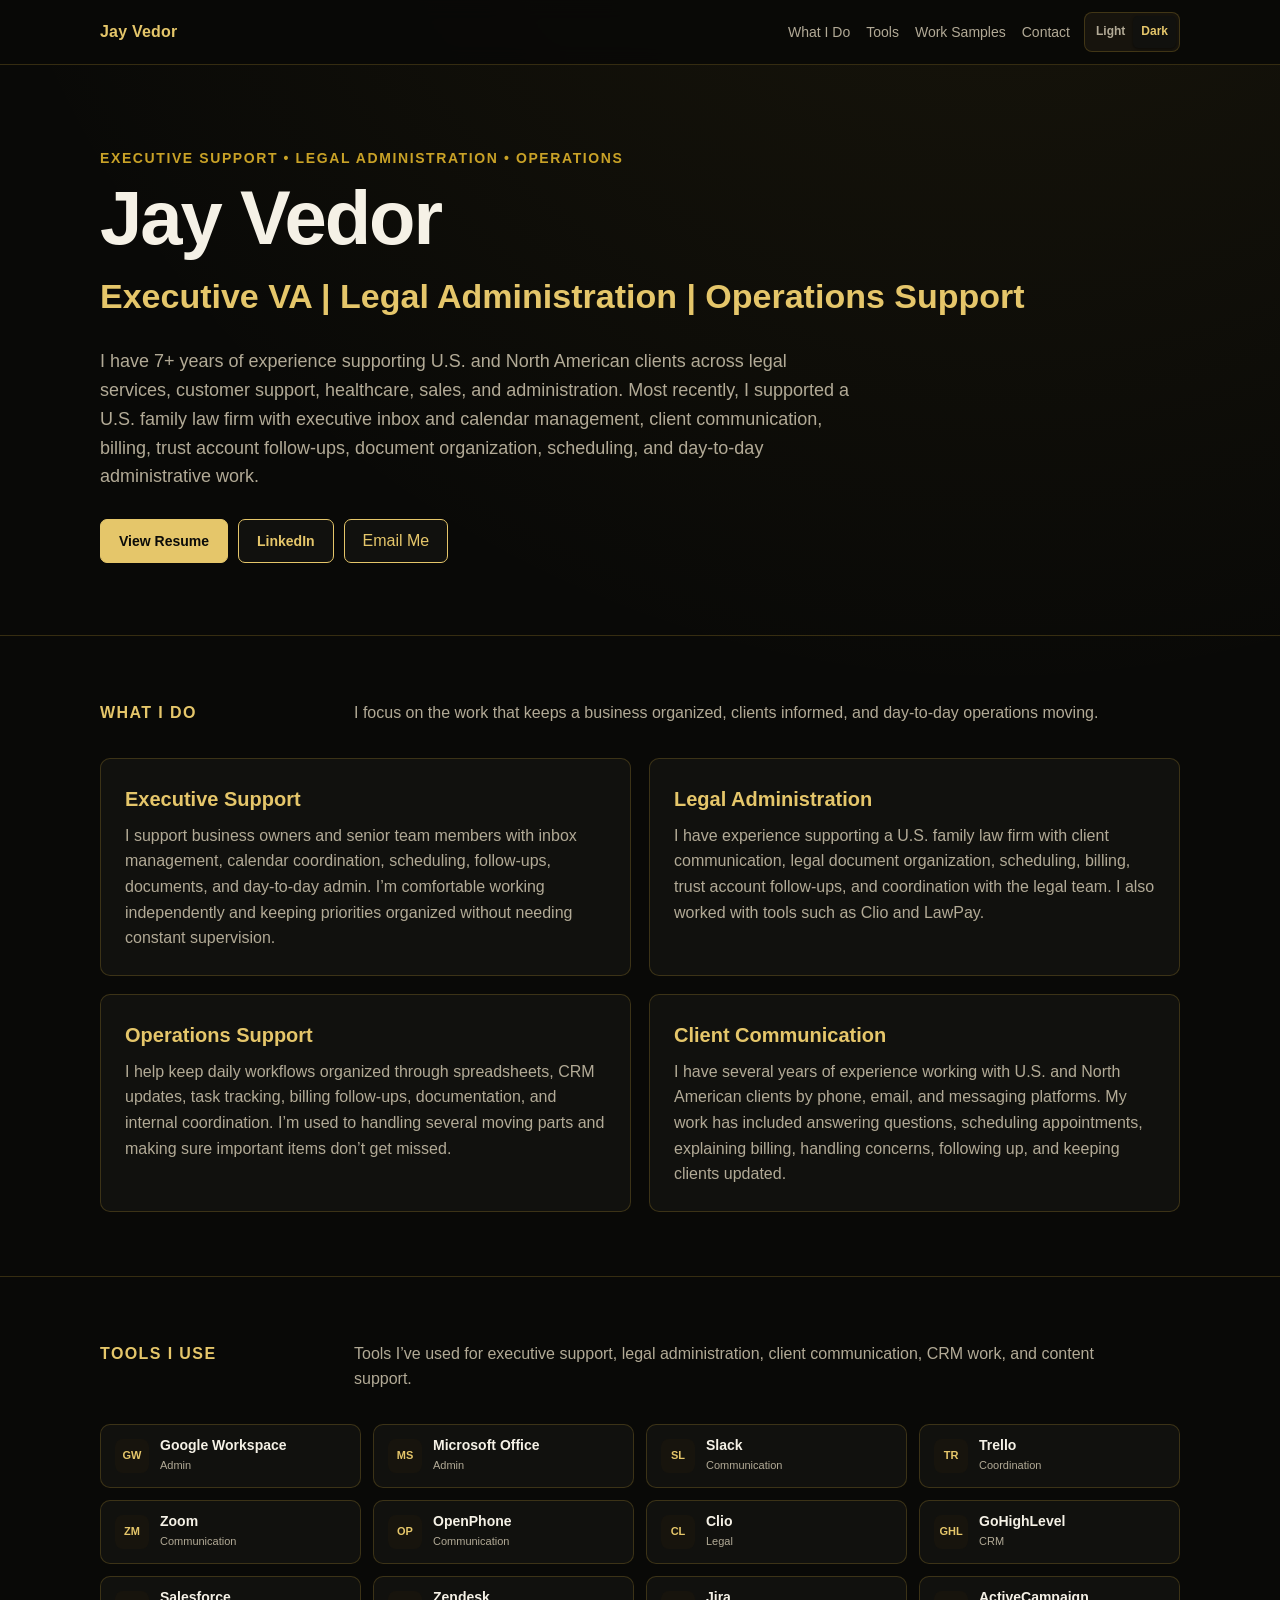
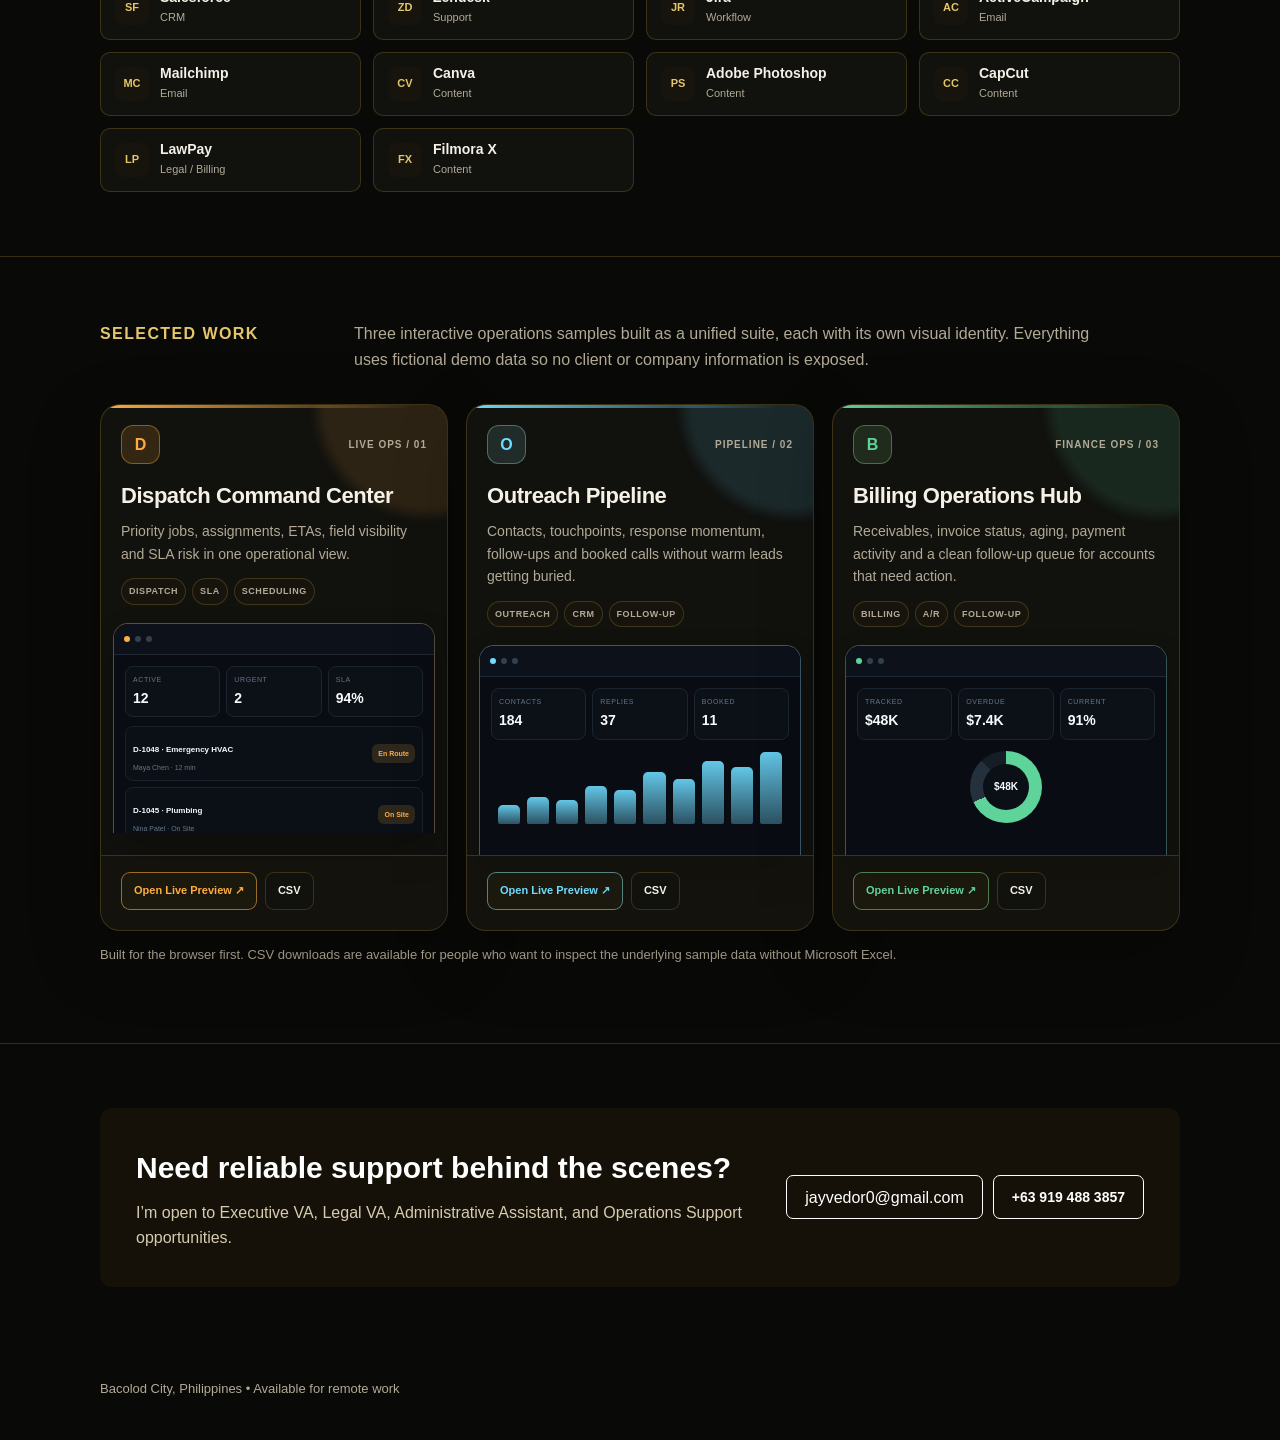
==== commit e1e931c9: "Add files via upload" ====
--- a/index.html
+++ b/index.html
@@ -1,5 +1,5 @@
 <!doctype html>
-<html lang="en" data-theme="system">
+<html lang="en" data-theme="dark">
 <head>
   <meta charset="utf-8" />
   <meta name="viewport" content="width=device-width, initial-scale=1" />
@@ -9,7 +9,7 @@
     (() => {
       try {
         const saved = localStorage.getItem('jay-portfolio-theme');
-        if (saved === 'light' || saved === 'dark' || saved === 'system') {
+        if (saved === 'light' || saved === 'dark') {
           document.documentElement.setAttribute('data-theme', saved);
         }
       } catch (_) {}
@@ -33,36 +33,19 @@
       --max: 1080px;
     }
     html[data-theme="dark"] {
-      --navy: #9cc5ea;
-      --navy-2: #76a9d4;
-      --charcoal: #eef4f8;
-      --muted: #aebdca;
-      --line: #2e4050;
-      --soft: #17232d;
-      --white: #0f171e;
-      --panel: #121d25;
-      --surface: #0f171e;
-      --header: rgba(15,23,30,.96);
-      --contact: #172c3e;
-      --contact-text: #d6e5f0;
-      --shadow: rgba(0,0,0,.4);
-    }
-    @media (prefers-color-scheme: dark) {
-      html[data-theme="system"] {
-        --navy: #9cc5ea;
-        --navy-2: #76a9d4;
-        --charcoal: #eef4f8;
-        --muted: #aebdca;
-        --line: #2e4050;
-        --soft: #17232d;
-        --white: #0f171e;
-        --panel: #121d25;
-        --surface: #0f171e;
-        --header: rgba(15,23,30,.96);
-        --contact: #172c3e;
-        --contact-text: #d6e5f0;
-        --shadow: rgba(0,0,0,.4);
-      }
+      --navy: #e5c66a;
+      --navy-2: #c9a227;
+      --charcoal: #f5f1e6;
+      --muted: #b2aa96;
+      --line: rgba(212,175,55,.22);
+      --soft: #17140d;
+      --white: #0b0b09;
+      --panel: #11110e;
+      --surface: #090907;
+      --header: rgba(9,9,7,.94);
+      --contact: #151109;
+      --contact-text: #d7ccb0;
+      --shadow: rgba(0,0,0,.52);
     }
     * { box-sizing: border-box; }
     html { scroll-behavior: smooth; }
@@ -74,6 +57,7 @@
       line-height: 1.6;
       transition: background-color .18s ease, color .18s ease;
     }
+    html[data-theme="dark"] body { background: radial-gradient(circle at 78% -12%, rgba(212,175,55,.09), transparent 30%), var(--surface); }
     a { color: inherit; }
     .wrap { width: min(var(--max), calc(100% - 40px)); margin: 0 auto; }
     .topbar { border-bottom: 1px solid var(--line); background: var(--header); position: sticky; top: 0; z-index: 10; backdrop-filter: blur(10px); }
@@ -94,8 +78,7 @@
     .actions { display: flex; flex-wrap: wrap; gap: 10px; }
     .button { display: inline-flex; align-items: center; justify-content: center; min-height: 44px; padding: 0 18px; border-radius: 7px; border: 1px solid var(--navy); text-decoration: none; font-weight: 700; font-size: 14px; }
     .button.primary { background: var(--navy); color: var(--white); }
-    html[data-theme="dark"] .button.primary { color: #10202c; }
-    @media (prefers-color-scheme: dark) { html[data-theme="system"] .button.primary { color: #10202c; } }
+    html[data-theme="dark"] .button.primary { color: #0b0b09; }
     .button.secondary { background: var(--panel); color: var(--navy); }
     button.button { font: inherit; cursor: pointer; }
     section { padding: 64px 0; border-top: 1px solid var(--line); }
@@ -116,13 +99,43 @@
     .tool-item strong { display: block; font-size: 14px; line-height: 1.25; }
     .tool-item span.category { display: block; color: var(--muted); font-size: 11px; margin-top: 2px; }
 
-    .work { grid-template-columns: repeat(3, minmax(0, 1fr)); }
-    .work-card { border-top: 3px solid var(--navy); padding: 18px 0 0; }
-    .work-card h4 { margin: 0 0 7px; font-size: 18px; }
-    .work-card p { margin: 0 0 13px; color: var(--muted); }
-    .sample-options { display: flex; flex-wrap: wrap; gap: 8px; }
-    .sample-link { display: inline-flex; align-items: center; min-height: 36px; padding: 0 11px; border: 1px solid var(--line); border-radius: 7px; color: var(--navy); font-size: 12px; font-weight: 700; text-decoration: none; background: var(--panel); }
-    .sample-link:hover { border-color: var(--navy); background: var(--soft); }
+    .work-suite { display: grid; grid-template-columns: repeat(3, minmax(0, 1fr)); gap: 18px; }
+    .project-card { --accent: var(--navy); position: relative; overflow: hidden; min-height: 510px; display: flex; flex-direction: column; border: 1px solid var(--line); border-radius: 20px; background: var(--panel); box-shadow: 0 18px 55px rgba(15,23,42,.06); transition: transform .2s ease, border-color .2s ease, box-shadow .2s ease; }
+    .project-card::before { content: ""; position: absolute; inset: 0 0 auto; height: 3px; background: linear-gradient(90deg, var(--accent), transparent 90%); }
+    .project-card::after { content: ""; position: absolute; width: 220px; height: 220px; right: -90px; top: -110px; border-radius: 50%; background: color-mix(in srgb, var(--accent) 12%, transparent); filter: blur(6px); pointer-events: none; }
+    .project-card:hover { transform: translateY(-5px); border-color: color-mix(in srgb, var(--accent) 40%, var(--line)); box-shadow: 0 24px 70px rgba(15,23,42,.12); }
+    .project-body { padding: 20px 20px 0; position: relative; z-index: 1; }
+    .project-topline { display: flex; align-items: center; justify-content: space-between; gap: 12px; margin-bottom: 14px; }
+    .project-icon { width: 39px; height: 39px; border-radius: 12px; display: grid; place-items: center; background: color-mix(in srgb, var(--accent) 12%, var(--soft)); color: var(--accent); border: 1px solid color-mix(in srgb, var(--accent) 26%, var(--line)); font-weight: 900; }
+    .project-code { color: var(--muted); font-size: 10px; font-weight: 800; text-transform: uppercase; letter-spacing: 1px; }
+    .project-card h4 { margin: 0 0 7px; font-size: 22px; letter-spacing: -.45px; }
+    .project-card p { margin: 0; color: var(--muted); font-size: 14px; }
+    .project-tags { display: flex; flex-wrap: wrap; gap: 6px; margin-top: 13px; }
+    .project-tag { padding: 5px 7px; border: 1px solid var(--line); border-radius: 999px; color: var(--muted); background: var(--soft); font-size: 9px; font-weight: 800; text-transform: uppercase; letter-spacing: .55px; }
+    .project-preview { position: relative; margin: 18px 12px 0; height: 210px; overflow: hidden; border-radius: 15px 15px 0 0; border: 1px solid color-mix(in srgb, var(--accent) 22%, #2d3340); border-bottom: 0; background: #090d13; color: #f8fafc; box-shadow: 0 18px 35px rgba(0,0,0,.2); }
+    .preview-bar { height: 31px; display: flex; align-items: center; gap: 5px; padding: 0 10px; background: #0d121a; border-bottom: 1px solid #1e2732; }
+    .preview-dot { width: 6px; height: 6px; border-radius: 50%; background: #33404f; }
+    .preview-dot:first-child { background: var(--accent); }
+    .preview-screen { padding: 11px; }
+    .preview-kpis { display: grid; grid-template-columns: repeat(3, 1fr); gap: 6px; }
+    .preview-kpi { border: 1px solid #1b2530; border-radius: 8px; padding: 7px; background: #0c1118; }
+    .preview-kpi span { display: block; color: #667488; font-size: 7px; text-transform: uppercase; letter-spacing: .6px; }
+    .preview-kpi b { display: block; font-size: 14px; margin-top: 2px; }
+    .preview-list { display: grid; gap: 6px; margin-top: 9px; }
+    .preview-row { display: grid; grid-template-columns: 1fr auto; gap: 8px; align-items: center; padding: 7px; border-radius: 8px; border: 1px solid #18212b; background: #0b1016; }
+    .preview-row strong { font-size: 8px; }
+    .preview-row small { display: block; color: #657487; font-size: 7px; margin-top: 2px; }
+    .preview-status { padding: 4px 6px; border-radius: 6px; background: color-mix(in srgb, var(--accent) 14%, transparent); color: var(--accent); font-size: 7px; font-weight: 900; white-space: nowrap; }
+    .preview-bars { display: flex; align-items: end; gap: 7px; height: 76px; margin-top: 8px; padding: 0 7px; }
+    .preview-bars i { flex: 1; min-width: 7px; border-radius: 5px 5px 2px 2px; background: linear-gradient(180deg, var(--accent), color-mix(in srgb, var(--accent) 34%, #101720)); opacity: .9; }
+    .preview-donut { width: 72px; aspect-ratio: 1; border-radius: 50%; margin: 11px auto 0; background: conic-gradient(var(--accent) 0 68%, #24303b 68% 88%, #151e27 88% 100%); position: relative; }
+    .preview-donut::after { content: "$48K"; position: absolute; inset: 13px; border-radius: 50%; background: #0b1016; display: grid; place-items: center; font-size: 10px; font-weight: 900; }
+    .project-actions { margin-top: auto; padding: 16px 20px 20px; display: flex; flex-wrap: wrap; gap: 8px; border-top: 1px solid var(--line); background: color-mix(in srgb, var(--soft) 50%, transparent); position: relative; z-index: 2; }
+    .project-link { min-height: 38px; display: inline-flex; align-items: center; justify-content: center; padding: 0 12px; border-radius: 9px; border: 1px solid var(--line); color: var(--charcoal); text-decoration: none; font-size: 11px; font-weight: 800; background: var(--panel); }
+    .project-link.primary { border-color: color-mix(in srgb, var(--accent) 45%, var(--line)); color: var(--accent); }
+    .project-link:hover { background: var(--soft); }
+    html[data-theme="dark"] .project-card { box-shadow: 0 24px 70px rgba(0,0,0,.26); }
+    html[data-theme="dark"] .project-link.primary { background: rgba(212,175,55,.04); }
     .text-link { color: var(--navy); font-weight: 700; text-decoration: none; }
     .text-link:hover { text-decoration: underline; }
     .contact-box { background: var(--contact); color: #fff; border-radius: 12px; padding: 36px; display: grid; grid-template-columns: 1fr auto; gap: 28px; align-items: center; }
@@ -147,7 +160,7 @@
     .email-address strong { color: var(--charcoal); }
     .copy-status { margin-top: 8px; min-height: 22px; font-size: 13px; color: var(--navy); }
 
-    @media (max-width: 900px) { .tool-grid { grid-template-columns: repeat(3, minmax(0, 1fr)); } }
+    @media (max-width: 980px) { .work-suite { grid-template-columns: 1fr; } .project-card { min-height: 0; } .tool-grid { grid-template-columns: repeat(3, minmax(0, 1fr)); } }
     @media (max-width: 760px) {
       .topbar { position: static; }
       .topbar .wrap { align-items: flex-start; flex-direction: column; padding: 14px 0; gap: 10px; }
@@ -157,7 +170,7 @@
       .hero { padding: 56px 0 48px; }
       h1 { letter-spacing: -1px; }
       .section-heading { grid-template-columns: 1fr; gap: 10px; }
-      .services, .work { grid-template-columns: 1fr; }
+      .services, .work-suite { grid-template-columns: 1fr; }
       .tool-grid { grid-template-columns: repeat(2, minmax(0, 1fr)); }
       .contact-box { grid-template-columns: 1fr; padding: 28px; }
       .email-options { grid-template-columns: 1fr; }
@@ -179,7 +192,6 @@
         <div class="theme-controls" id="themeControls" aria-label="Color theme">
           <button class="theme-button" type="button" data-theme-choice="light" aria-pressed="false">Light</button>
           <button class="theme-button" type="button" data-theme-choice="dark" aria-pressed="false">Dark</button>
-          <button class="theme-button" type="button" data-theme-choice="system" aria-pressed="false">System</button>
         </div>
       </div>
     </div>
@@ -248,22 +260,52 @@
       <div class="wrap">
         <div class="section-heading">
           <h3>Selected Work</h3>
-          <p>Examples are anonymized or recreated with fictional data so no client or firm information is exposed.</p>
-        </div>
-        <div class="grid work">
-          <article class="work-card">
-            <h4>Operations Tracker</h4>
-            <p>A sample command center for billing follow-ups, client follow-ups, task tracking, lead status, and day-to-day operations.</p>
-            <div class="sample-options">
-              <a class="sample-link" href="operations-tracker-preview.html" target="_blank" rel="noopener">View in Browser</a>
-              <a class="sample-link" href="Jay_Vedor_Anonymized_Operations_Tracker.xlsx">Excel</a>
-              <a class="sample-link" href="Jay_Vedor_Operations_Tracker_Sample.csv">CSV</a>
-            </div>
+          <p>Three interactive operations samples built as a unified suite, each with its own visual identity. Everything uses fictional demo data so no client or company information is exposed.</p>
+        </div>
+        <div class="work-suite">
+          <article class="project-card" style="--accent:#ffad42">
+            <div class="project-body">
+              <div class="project-topline"><div class="project-icon">D</div><span class="project-code">Live Ops / 01</span></div>
+              <h4>Dispatch Command Center</h4>
+              <p>Priority jobs, assignments, ETAs, field visibility and SLA risk in one operational view.</p>
+              <div class="project-tags"><span class="project-tag">Dispatch</span><span class="project-tag">SLA</span><span class="project-tag">Scheduling</span></div>
+            </div>
+            <div class="project-preview">
+              <div class="preview-bar"><i class="preview-dot"></i><i class="preview-dot"></i><i class="preview-dot"></i></div>
+              <div class="preview-screen"><div class="preview-kpis"><div class="preview-kpi"><span>Active</span><b>12</b></div><div class="preview-kpi"><span>Urgent</span><b>2</b></div><div class="preview-kpi"><span>SLA</span><b>94%</b></div></div><div class="preview-list"><div class="preview-row"><div><strong>D-1048 · Emergency HVAC</strong><small>Maya Chen · 12 min</small></div><span class="preview-status">En Route</span></div><div class="preview-row"><div><strong>D-1045 · Plumbing</strong><small>Nina Patel · On Site</small></div><span class="preview-status">On Site</span></div><div class="preview-row"><div><strong>D-1047 · Electrical</strong><small>Luis Ortega · 28 min</small></div><span class="preview-status">Assigned</span></div></div></div>
+            </div>
+            <div class="project-actions"><a class="project-link primary" href="dispatch-command-center.html" target="_blank" rel="noopener">Open Live Preview ↗</a><a class="project-link" href="dispatch-sample.csv">CSV</a></div>
           </article>
-          <article class="work-card"><h4>Executive Inbox Workflow</h4><p>My approach is to prioritize urgent and revenue/client-impact items, respond or route what can be handled, and track anything that needs a follow-up so important messages do not get buried.</p></article>
-          <article class="work-card"><h4>Billing & Client Follow-Up</h4><p>I’ve handled invoice follow-ups, trust account monitoring, billing explanations, client updates, and spreadsheet tracking while coordinating with the legal team.</p></article>
-        </div>
-        <p class="small-note">No Microsoft Excel? Use the browser preview or CSV version instead.</p>
+
+          <article class="project-card" style="--accent:#6ddcff">
+            <div class="project-body">
+              <div class="project-topline"><div class="project-icon">O</div><span class="project-code">Pipeline / 02</span></div>
+              <h4>Outreach Pipeline</h4>
+              <p>Contacts, touchpoints, response momentum, follow-ups and booked calls without warm leads getting buried.</p>
+              <div class="project-tags"><span class="project-tag">Outreach</span><span class="project-tag">CRM</span><span class="project-tag">Follow-up</span></div>
+            </div>
+            <div class="project-preview">
+              <div class="preview-bar"><i class="preview-dot"></i><i class="preview-dot"></i><i class="preview-dot"></i></div>
+              <div class="preview-screen"><div class="preview-kpis"><div class="preview-kpi"><span>Contacts</span><b>184</b></div><div class="preview-kpi"><span>Replies</span><b>37</b></div><div class="preview-kpi"><span>Booked</span><b>11</b></div></div><div class="preview-bars"><i style="height:24%"></i><i style="height:35%"></i><i style="height:31%"></i><i style="height:50%"></i><i style="height:44%"></i><i style="height:68%"></i><i style="height:58%"></i><i style="height:82%"></i><i style="height:74%"></i><i style="height:94%"></i></div></div>
+            </div>
+            <div class="project-actions"><a class="project-link primary" href="outreach-pipeline.html" target="_blank" rel="noopener">Open Live Preview ↗</a><a class="project-link" href="outreach-sample.csv">CSV</a></div>
+          </article>
+
+          <article class="project-card" style="--accent:#5fd49a">
+            <div class="project-body">
+              <div class="project-topline"><div class="project-icon">B</div><span class="project-code">Finance Ops / 03</span></div>
+              <h4>Billing Operations Hub</h4>
+              <p>Receivables, invoice status, aging, payment activity and a clean follow-up queue for accounts that need action.</p>
+              <div class="project-tags"><span class="project-tag">Billing</span><span class="project-tag">A/R</span><span class="project-tag">Follow-up</span></div>
+            </div>
+            <div class="project-preview">
+              <div class="preview-bar"><i class="preview-dot"></i><i class="preview-dot"></i><i class="preview-dot"></i></div>
+              <div class="preview-screen"><div class="preview-kpis"><div class="preview-kpi"><span>Tracked</span><b>$48K</b></div><div class="preview-kpi"><span>Overdue</span><b>$7.4K</b></div><div class="preview-kpi"><span>Current</span><b>91%</b></div></div><div class="preview-donut"></div></div>
+            </div>
+            <div class="project-actions"><a class="project-link primary" href="billing-operations-hub.html" target="_blank" rel="noopener">Open Live Preview ↗</a><a class="project-link" href="billing-sample.csv">CSV</a></div>
+          </article>
+        </div>
+        <p class="small-note">Built for the browser first. CSV downloads are available for people who want to inspect the underlying sample data without Microsoft Excel.</p>
       </div>
     </section>
 
@@ -353,7 +395,7 @@
           try { localStorage.setItem('jay-portfolio-theme', theme); } catch (_) {}
         }
       }
-      const currentTheme = root.getAttribute('data-theme') || 'system';
+      const currentTheme = root.getAttribute('data-theme') || 'dark';
       setTheme(currentTheme, false);
       themeButtons.forEach((button) => button.addEventListener('click', () => setTheme(button.dataset.themeChoice)));
 
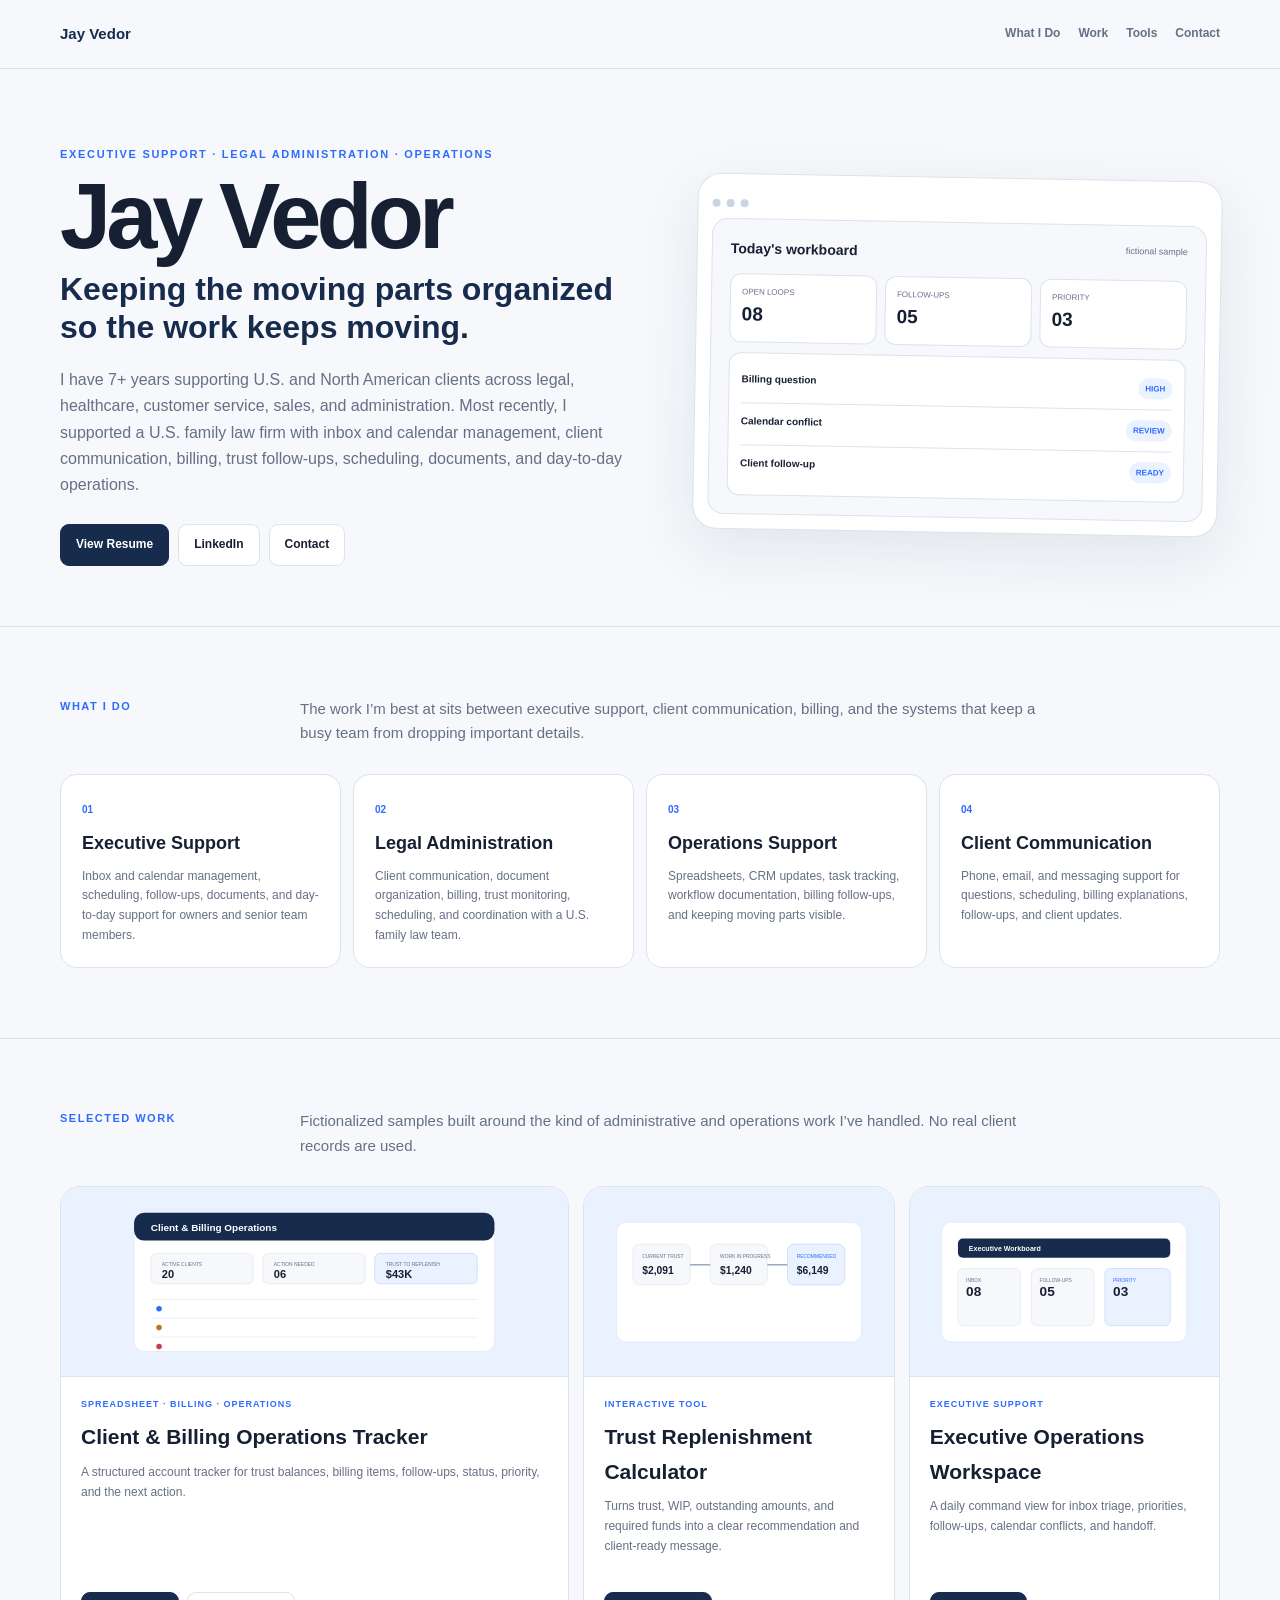
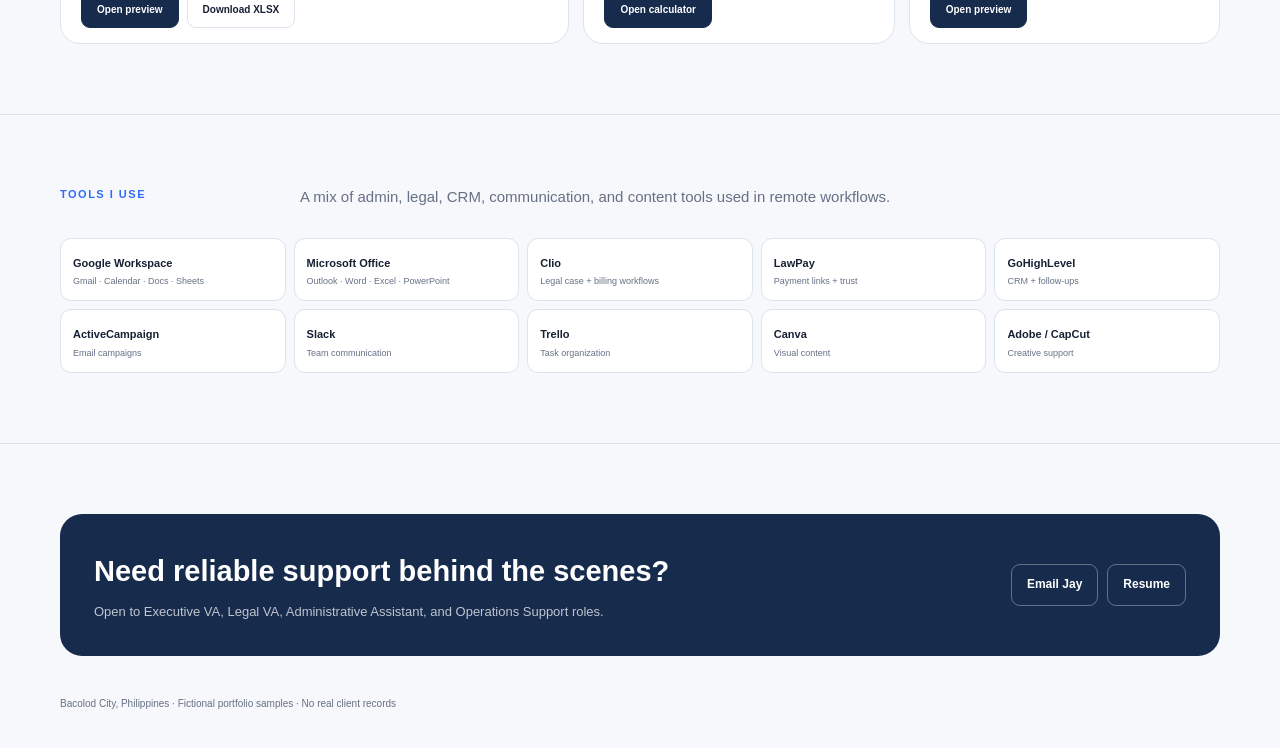
==== commit 804b5539: "Rebuild portfolio with light-first operations showcase" ====
--- a/index.html
+++ b/index.html
@@ -1,412 +1,29 @@
 <!doctype html>
-<html lang="en" data-theme="dark">
+<html lang="en">
 <head>
-  <meta charset="utf-8" />
-  <meta name="viewport" content="width=device-width, initial-scale=1" />
-  <meta name="description" content="Jay Vedor - Executive VA, Legal Administration and Operations Support portfolio." />
-  <title>Jay Vedor | Executive VA & Legal Administration</title>
-  <script>
-    (() => {
-      try {
-        const saved = localStorage.getItem('jay-portfolio-theme');
-        if (saved === 'light' || saved === 'dark') {
-          document.documentElement.setAttribute('data-theme', saved);
-        }
-      } catch (_) {}
-    })();
-  </script>
-  <style>
-    :root {
-      --navy: #17324d;
-      --navy-2: #244967;
-      --charcoal: #1f2933;
-      --muted: #637381;
-      --line: #d9e0e6;
-      --soft: #f4f6f8;
-      --white: #ffffff;
-      --panel: #ffffff;
-      --surface: #ffffff;
-      --header: rgba(255,255,255,.96);
-      --contact: #17324d;
-      --contact-text: #d9e5ee;
-      --shadow: rgba(15, 23, 42, .18);
-      --max: 1080px;
-    }
-    html[data-theme="dark"] {
-      --navy: #e5c66a;
-      --navy-2: #c9a227;
-      --charcoal: #f5f1e6;
-      --muted: #b2aa96;
-      --line: rgba(212,175,55,.22);
-      --soft: #17140d;
-      --white: #0b0b09;
-      --panel: #11110e;
-      --surface: #090907;
-      --header: rgba(9,9,7,.94);
-      --contact: #151109;
-      --contact-text: #d7ccb0;
-      --shadow: rgba(0,0,0,.52);
-    }
-    * { box-sizing: border-box; }
-    html { scroll-behavior: smooth; }
-    body {
-      margin: 0;
-      font-family: Arial, Helvetica, sans-serif;
-      color: var(--charcoal);
-      background: var(--surface);
-      line-height: 1.6;
-      transition: background-color .18s ease, color .18s ease;
-    }
-    html[data-theme="dark"] body { background: radial-gradient(circle at 78% -12%, rgba(212,175,55,.09), transparent 30%), var(--surface); }
-    a { color: inherit; }
-    .wrap { width: min(var(--max), calc(100% - 40px)); margin: 0 auto; }
-    .topbar { border-bottom: 1px solid var(--line); background: var(--header); position: sticky; top: 0; z-index: 10; backdrop-filter: blur(10px); }
-    .topbar .wrap { display: flex; justify-content: space-between; align-items: center; min-height: 64px; gap: 20px; }
-    .brand { font-weight: 700; color: var(--navy); letter-spacing: .2px; text-decoration: none; white-space: nowrap; }
-    .nav-area { display: flex; align-items: center; gap: 14px; min-width: 0; }
-    nav { display: flex; gap: 16px; flex-wrap: wrap; }
-    nav a { font-size: 14px; text-decoration: none; color: var(--muted); }
-    nav a:hover { color: var(--navy); }
-    .theme-controls { display: inline-flex; align-items: center; border: 1px solid var(--line); border-radius: 8px; padding: 3px; background: var(--soft); }
-    .theme-button { border: 0; background: transparent; color: var(--muted); font: inherit; font-size: 12px; font-weight: 700; padding: 6px 8px; border-radius: 5px; cursor: pointer; }
-    .theme-button[aria-pressed="true"] { background: var(--panel); color: var(--navy); box-shadow: 0 1px 3px var(--shadow); }
-    .hero { padding: 82px 0 72px; }
-    .eyebrow { color: var(--navy-2); font-weight: 700; font-size: 14px; letter-spacing: 1.6px; text-transform: uppercase; }
-    h1 { margin: 10px 0 12px; font-size: clamp(42px, 7vw, 76px); line-height: 1.02; letter-spacing: -2px; }
-    .hero h2 { margin: 0; font-size: clamp(22px, 3vw, 34px); color: var(--navy); font-weight: 600; }
-    .hero p { max-width: 760px; margin: 24px 0 28px; font-size: 18px; color: var(--muted); }
-    .actions { display: flex; flex-wrap: wrap; gap: 10px; }
-    .button { display: inline-flex; align-items: center; justify-content: center; min-height: 44px; padding: 0 18px; border-radius: 7px; border: 1px solid var(--navy); text-decoration: none; font-weight: 700; font-size: 14px; }
-    .button.primary { background: var(--navy); color: var(--white); }
-    html[data-theme="dark"] .button.primary { color: #0b0b09; }
-    .button.secondary { background: var(--panel); color: var(--navy); }
-    button.button { font: inherit; cursor: pointer; }
-    section { padding: 64px 0; border-top: 1px solid var(--line); }
-    .section-heading { display: grid; grid-template-columns: 220px 1fr; gap: 34px; align-items: start; margin-bottom: 32px; }
-    .section-heading h3 { margin: 0; font-size: 16px; text-transform: uppercase; letter-spacing: 1.4px; color: var(--navy); }
-    .section-heading p { margin: 0; color: var(--muted); max-width: 760px; }
-    .grid { display: grid; gap: 18px; }
-    .services { grid-template-columns: repeat(2, minmax(0, 1fr)); }
-    .card { border: 1px solid var(--line); border-radius: 10px; padding: 24px; background: var(--panel); }
-    .card h4 { margin: 0 0 8px; color: var(--navy); font-size: 20px; }
-    .card p { margin: 0; color: var(--muted); }
-
-    .tool-grid { display: grid; grid-template-columns: repeat(4, minmax(0, 1fr)); gap: 12px; }
-    .tool-item { display: flex; align-items: center; gap: 11px; min-height: 64px; border: 1px solid var(--line); border-radius: 10px; padding: 12px 14px; background: var(--panel); }
-    .tool-logo-wrap { width: 34px; height: 34px; display: grid; place-items: center; border-radius: 8px; background: var(--soft); flex: 0 0 34px; }
-    .tool-logo { width: 22px; height: 22px; object-fit: contain; }
-    .tool-fallback { display: none; font-size: 11px; font-weight: 800; color: var(--navy); }
-    .tool-item strong { display: block; font-size: 14px; line-height: 1.25; }
-    .tool-item span.category { display: block; color: var(--muted); font-size: 11px; margin-top: 2px; }
-
-    .work-suite { display: grid; grid-template-columns: repeat(3, minmax(0, 1fr)); gap: 18px; }
-    .project-card { --accent: var(--navy); position: relative; overflow: hidden; min-height: 510px; display: flex; flex-direction: column; border: 1px solid var(--line); border-radius: 20px; background: var(--panel); box-shadow: 0 18px 55px rgba(15,23,42,.06); transition: transform .2s ease, border-color .2s ease, box-shadow .2s ease; }
-    .project-card::before { content: ""; position: absolute; inset: 0 0 auto; height: 3px; background: linear-gradient(90deg, var(--accent), transparent 90%); }
-    .project-card::after { content: ""; position: absolute; width: 220px; height: 220px; right: -90px; top: -110px; border-radius: 50%; background: color-mix(in srgb, var(--accent) 12%, transparent); filter: blur(6px); pointer-events: none; }
-    .project-card:hover { transform: translateY(-5px); border-color: color-mix(in srgb, var(--accent) 40%, var(--line)); box-shadow: 0 24px 70px rgba(15,23,42,.12); }
-    .project-body { padding: 20px 20px 0; position: relative; z-index: 1; }
-    .project-topline { display: flex; align-items: center; justify-content: space-between; gap: 12px; margin-bottom: 14px; }
-    .project-icon { width: 39px; height: 39px; border-radius: 12px; display: grid; place-items: center; background: color-mix(in srgb, var(--accent) 12%, var(--soft)); color: var(--accent); border: 1px solid color-mix(in srgb, var(--accent) 26%, var(--line)); font-weight: 900; }
-    .project-code { color: var(--muted); font-size: 10px; font-weight: 800; text-transform: uppercase; letter-spacing: 1px; }
-    .project-card h4 { margin: 0 0 7px; font-size: 22px; letter-spacing: -.45px; }
-    .project-card p { margin: 0; color: var(--muted); font-size: 14px; }
-    .project-tags { display: flex; flex-wrap: wrap; gap: 6px; margin-top: 13px; }
-    .project-tag { padding: 5px 7px; border: 1px solid var(--line); border-radius: 999px; color: var(--muted); background: var(--soft); font-size: 9px; font-weight: 800; text-transform: uppercase; letter-spacing: .55px; }
-    .project-preview { position: relative; margin: 18px 12px 0; height: 210px; overflow: hidden; border-radius: 15px 15px 0 0; border: 1px solid color-mix(in srgb, var(--accent) 22%, #2d3340); border-bottom: 0; background: #090d13; color: #f8fafc; box-shadow: 0 18px 35px rgba(0,0,0,.2); }
-    .preview-bar { height: 31px; display: flex; align-items: center; gap: 5px; padding: 0 10px; background: #0d121a; border-bottom: 1px solid #1e2732; }
-    .preview-dot { width: 6px; height: 6px; border-radius: 50%; background: #33404f; }
-    .preview-dot:first-child { background: var(--accent); }
-    .preview-screen { padding: 11px; }
-    .preview-kpis { display: grid; grid-template-columns: repeat(3, 1fr); gap: 6px; }
-    .preview-kpi { border: 1px solid #1b2530; border-radius: 8px; padding: 7px; background: #0c1118; }
-    .preview-kpi span { display: block; color: #667488; font-size: 7px; text-transform: uppercase; letter-spacing: .6px; }
-    .preview-kpi b { display: block; font-size: 14px; margin-top: 2px; }
-    .preview-list { display: grid; gap: 6px; margin-top: 9px; }
-    .preview-row { display: grid; grid-template-columns: 1fr auto; gap: 8px; align-items: center; padding: 7px; border-radius: 8px; border: 1px solid #18212b; background: #0b1016; }
-    .preview-row strong { font-size: 8px; }
-    .preview-row small { display: block; color: #657487; font-size: 7px; margin-top: 2px; }
-    .preview-status { padding: 4px 6px; border-radius: 6px; background: color-mix(in srgb, var(--accent) 14%, transparent); color: var(--accent); font-size: 7px; font-weight: 900; white-space: nowrap; }
-    .preview-bars { display: flex; align-items: end; gap: 7px; height: 76px; margin-top: 8px; padding: 0 7px; }
-    .preview-bars i { flex: 1; min-width: 7px; border-radius: 5px 5px 2px 2px; background: linear-gradient(180deg, var(--accent), color-mix(in srgb, var(--accent) 34%, #101720)); opacity: .9; }
-    .preview-donut { width: 72px; aspect-ratio: 1; border-radius: 50%; margin: 11px auto 0; background: conic-gradient(var(--accent) 0 68%, #24303b 68% 88%, #151e27 88% 100%); position: relative; }
-    .preview-donut::after { content: "$48K"; position: absolute; inset: 13px; border-radius: 50%; background: #0b1016; display: grid; place-items: center; font-size: 10px; font-weight: 900; }
-    .project-actions { margin-top: auto; padding: 16px 20px 20px; display: flex; flex-wrap: wrap; gap: 8px; border-top: 1px solid var(--line); background: color-mix(in srgb, var(--soft) 50%, transparent); position: relative; z-index: 2; }
-    .project-link { min-height: 38px; display: inline-flex; align-items: center; justify-content: center; padding: 0 12px; border-radius: 9px; border: 1px solid var(--line); color: var(--charcoal); text-decoration: none; font-size: 11px; font-weight: 800; background: var(--panel); }
-    .project-link.primary { border-color: color-mix(in srgb, var(--accent) 45%, var(--line)); color: var(--accent); }
-    .project-link:hover { background: var(--soft); }
-    html[data-theme="dark"] .project-card { box-shadow: 0 24px 70px rgba(0,0,0,.26); }
-    html[data-theme="dark"] .project-link.primary { background: rgba(212,175,55,.04); }
-    .text-link { color: var(--navy); font-weight: 700; text-decoration: none; }
-    .text-link:hover { text-decoration: underline; }
-    .contact-box { background: var(--contact); color: #fff; border-radius: 12px; padding: 36px; display: grid; grid-template-columns: 1fr auto; gap: 28px; align-items: center; }
-    .contact-box h3 { margin: 0 0 8px; font-size: 30px; }
-    .contact-box p { margin: 0; color: var(--contact-text); }
-    .contact-box .button { border-color: #fff; color: #fff; }
-    .contact-box button.button { background: transparent; }
-    footer { padding: 28px 0 40px; color: var(--muted); font-size: 13px; }
-    .small-note { margin-top: 14px; color: var(--muted); font-size: 13px; }
-
-    .email-modal[hidden] { display: none; }
-    .email-modal { position: fixed; inset: 0; z-index: 100; display: grid; place-items: center; padding: 20px; background: rgba(15, 23, 42, .64); }
-    .email-panel { width: min(520px, 100%); background: var(--panel); color: var(--charcoal); border-radius: 14px; border: 1px solid var(--line); box-shadow: 0 20px 60px var(--shadow); padding: 26px; }
-    .email-panel-head { display: flex; justify-content: space-between; gap: 20px; align-items: flex-start; margin-bottom: 18px; }
-    .email-panel h3 { margin: 0 0 4px; color: var(--navy); font-size: 24px; }
-    .email-panel p { margin: 0; color: var(--muted); }
-    .modal-close { border: 0; background: var(--soft); color: var(--charcoal); border-radius: 7px; width: 40px; height: 40px; cursor: pointer; font-size: 22px; line-height: 1; }
-    .email-options { display: grid; grid-template-columns: repeat(2, minmax(0, 1fr)); gap: 10px; }
-    .email-option { min-height: 48px; display: flex; align-items: center; justify-content: center; padding: 10px 14px; border: 1px solid var(--line); border-radius: 8px; text-decoration: none; font-weight: 700; color: var(--navy); background: var(--panel); cursor: pointer; font: inherit; }
-    .email-option:hover, .email-option:focus-visible { border-color: var(--navy); background: var(--soft); }
-    .email-address { margin-top: 14px; padding-top: 14px; border-top: 1px solid var(--line); font-size: 14px; color: var(--muted); }
-    .email-address strong { color: var(--charcoal); }
-    .copy-status { margin-top: 8px; min-height: 22px; font-size: 13px; color: var(--navy); }
-
-    @media (max-width: 980px) { .work-suite { grid-template-columns: 1fr; } .project-card { min-height: 0; } .tool-grid { grid-template-columns: repeat(3, minmax(0, 1fr)); } }
-    @media (max-width: 760px) {
-      .topbar { position: static; }
-      .topbar .wrap { align-items: flex-start; flex-direction: column; padding: 14px 0; gap: 10px; }
-      .nav-area { width: 100%; flex-direction: column; align-items: flex-start; gap: 10px; }
-      nav { gap: 12px; }
-      .theme-controls { align-self: flex-start; }
-      .hero { padding: 56px 0 48px; }
-      h1 { letter-spacing: -1px; }
-      .section-heading { grid-template-columns: 1fr; gap: 10px; }
-      .services, .work-suite { grid-template-columns: 1fr; }
-      .tool-grid { grid-template-columns: repeat(2, minmax(0, 1fr)); }
-      .contact-box { grid-template-columns: 1fr; padding: 28px; }
-      .email-options { grid-template-columns: 1fr; }
-    }
-    @media (max-width: 440px) { .tool-grid { grid-template-columns: 1fr; } }
-  </style>
+<meta charset="utf-8"><meta name="viewport" content="width=device-width,initial-scale=1">
+<meta name="description" content="Jay Vedor — Executive VA, Legal Administration and Operations Support.">
+<title>Jay Vedor | Executive VA · Legal Admin · Operations</title>
+<style>
+:root{--bg:#f6f8fb;--panel:#fff;--ink:#172033;--muted:#667085;--line:#dbe3ec;--navy:#172b4d;--blue:#2f6bff;--soft:#eaf2ff;--max:1160px}
+*{box-sizing:border-box}html{scroll-behavior:smooth}body{margin:0;background:var(--bg);color:var(--ink);font:15px/1.65 Arial,sans-serif}.wrap{width:min(var(--max),calc(100% - 34px));margin:auto}a{color:inherit}.top{position:sticky;top:0;z-index:10;background:rgba(246,248,251,.92);backdrop-filter:blur(12px);border-bottom:1px solid var(--line)}.top .wrap{min-height:68px;display:flex;align-items:center;justify-content:space-between;gap:20px}.brand{text-decoration:none;font-weight:900;color:var(--navy)}nav{display:flex;gap:18px;align-items:center}nav a{text-decoration:none;color:var(--muted);font-size:12px;font-weight:800}button,.btn{font:inherit}.btn{display:inline-flex;align-items:center;justify-content:center;min-height:42px;padding:0 15px;border:1px solid var(--line);border-radius:9px;background:var(--panel);text-decoration:none;font-size:12px;font-weight:900}.btn.primary{background:var(--navy);color:#fff;border-color:var(--navy)}
+.hero{padding:76px 0 60px}.hero-grid{display:grid;grid-template-columns:1.05fr .95fr;gap:55px;align-items:center}.eyebrow{color:var(--blue);font-size:11px;font-weight:900;text-transform:uppercase;letter-spacing:1.7px}.hero h1{font-size:clamp(54px,8vw,92px);line-height:.9;letter-spacing:-5px;margin:12px 0}.hero h2{font-size:clamp(22px,3vw,32px);line-height:1.2;color:var(--navy);margin:0}.hero p{max-width:700px;color:var(--muted);font-size:16px;margin:20px 0 25px}.buttons{display:flex;gap:9px;flex-wrap:wrap}
+.visual{background:var(--panel);border:1px solid var(--line);border-radius:24px;padding:14px;box-shadow:0 20px 60px rgba(23,43,77,.09);transform:rotate(1deg)}.bar{height:30px;display:flex;gap:6px;align-items:center}.dot{width:8px;height:8px;border-radius:50%;background:#cbd5e1}.screen{border:1px solid var(--line);border-radius:16px;padding:18px;background:var(--bg)}.screen-head{display:flex;justify-content:space-between;margin-bottom:13px}.screen-head b{font-size:14px}.screen-head span{font-size:9px;color:var(--muted)}.kpis{display:grid;grid-template-columns:repeat(3,1fr);gap:8px}.kpi{background:var(--panel);border:1px solid var(--line);border-radius:11px;padding:11px}.kpi span{display:block;color:var(--muted);font-size:8px;text-transform:uppercase}.kpi b{font-size:19px}.rows{margin-top:10px;background:var(--panel);border:1px solid var(--line);border-radius:12px;padding:8px 12px}.row{display:flex;justify-content:space-between;gap:10px;padding:10px 0;border-bottom:1px solid var(--line);font-size:10px}.row:last-child{border:0}.pill{font-size:8px;font-weight:900;padding:4px 7px;border-radius:99px;background:var(--soft);color:var(--blue)}
+section{padding:70px 0;border-top:1px solid var(--line)}.head{display:grid;grid-template-columns:210px 1fr;gap:30px;margin-bottom:28px}.head h3{margin:0;color:var(--blue);font-size:11px;text-transform:uppercase;letter-spacing:1.5px}.head p{margin:0;color:var(--muted);max-width:760px}.grid4{display:grid;grid-template-columns:repeat(4,1fr);gap:12px}.card{background:var(--panel);border:1px solid var(--line);border-radius:17px;padding:21px}.card b{font-size:10px;color:var(--blue)}.card h4{margin:8px 0;font-size:18px}.card p{margin:0;color:var(--muted);font-size:12px}.work{display:grid;grid-template-columns:1.35fr .825fr .825fr;gap:14px}.work-card{background:var(--panel);border:1px solid var(--line);border-radius:20px;overflow:hidden;display:flex;flex-direction:column}.work-card.featured{grid-row:span 1}.art{height:190px;background:var(--soft);display:grid;place-items:center;border-bottom:1px solid var(--line)}.art svg{width:88%;height:88%}.work-main{padding:20px}.label{color:var(--blue);font-size:9px;font-weight:900;text-transform:uppercase;letter-spacing:1px}.work h4{font-size:21px;margin:8px 0}.work p{color:var(--muted);font-size:12px;margin:0}.work-actions{margin-top:auto;padding:15px 20px;display:flex;gap:8px;flex-wrap:wrap}.work-actions .btn{min-height:36px;font-size:10px}.tools{display:grid;grid-template-columns:repeat(5,1fr);gap:8px}.tool{background:var(--panel);border:1px solid var(--line);border-radius:11px;padding:11px 12px}.tool b{font-size:11px}.tool span{display:block;color:var(--muted);font-size:9px}.contact{padding-bottom:40px}.contact-box{background:var(--navy);color:#fff;border-radius:22px;padding:34px;display:flex;justify-content:space-between;align-items:center;gap:20px}.contact-box h3{margin:0 0 5px;font-size:29px}.contact-box p{margin:0;opacity:.72;font-size:13px}.contact-box .btn{background:transparent;color:#fff;border-color:#ffffff55}footer{padding:0 0 35px;color:var(--muted);font-size:10px}
+@media(max-width:950px){.hero-grid{grid-template-columns:1fr}.grid4{grid-template-columns:repeat(2,1fr)}.work{grid-template-columns:1fr 1fr}.featured{grid-column:1/-1}.tools{grid-template-columns:repeat(3,1fr)}}@media(max-width:650px){nav{display:none}.hero{padding:55px 0 45px}.head{grid-template-columns:1fr;gap:9px}.grid4,.work,.tools{grid-template-columns:1fr}.featured{grid-column:auto}.contact-box{display:block}.contact-box .buttons{margin-top:18px}}
+</style>
 </head>
 <body>
-  <header class="topbar">
-    <div class="wrap">
-      <a class="brand" href="#top">Jay Vedor</a>
-      <div class="nav-area">
-        <nav aria-label="Primary navigation">
-          <a href="#services">What I Do</a>
-          <a href="#tools">Tools</a>
-          <a href="#work">Work Samples</a>
-          <a href="#contact">Contact</a>
-        </nav>
-        <div class="theme-controls" id="themeControls" aria-label="Color theme">
-          <button class="theme-button" type="button" data-theme-choice="light" aria-pressed="false">Light</button>
-          <button class="theme-button" type="button" data-theme-choice="dark" aria-pressed="false">Dark</button>
-        </div>
-      </div>
-    </div>
-  </header>
-
-  <main id="top">
-    <section class="hero" style="border-top:0">
-      <div class="wrap">
-        <div class="eyebrow">Executive Support • Legal Administration • Operations</div>
-        <h1>Jay Vedor</h1>
-        <h2>Executive VA | Legal Administration | Operations Support</h2>
-        <p>I have 7+ years of experience supporting U.S. and North American clients across legal services, customer support, healthcare, sales, and administration. Most recently, I supported a U.S. family law firm with executive inbox and calendar management, client communication, billing, trust account follow-ups, document organization, scheduling, and day-to-day administrative work.</p>
-        <div class="actions">
-          <a class="button primary" href="Jay_Vedor_Resume.pdf" target="_blank" rel="noopener">View Resume</a>
-          <a class="button secondary" href="https://www.linkedin.com/in/jay-vedor-66624a238/" target="_blank" rel="noopener">LinkedIn</a>
-          <button class="button secondary email-trigger" type="button">Email Me</button>
-        </div>
-      </div>
-    </section>
-
-    <section id="services">
-      <div class="wrap">
-        <div class="section-heading">
-          <h3>What I Do</h3>
-          <p>I focus on the work that keeps a business organized, clients informed, and day-to-day operations moving.</p>
-        </div>
-        <div class="grid services">
-          <article class="card"><h4>Executive Support</h4><p>I support business owners and senior team members with inbox management, calendar coordination, scheduling, follow-ups, documents, and day-to-day admin. I’m comfortable working independently and keeping priorities organized without needing constant supervision.</p></article>
-          <article class="card"><h4>Legal Administration</h4><p>I have experience supporting a U.S. family law firm with client communication, legal document organization, scheduling, billing, trust account follow-ups, and coordination with the legal team. I also worked with tools such as Clio and LawPay.</p></article>
-          <article class="card"><h4>Operations Support</h4><p>I help keep daily workflows organized through spreadsheets, CRM updates, task tracking, billing follow-ups, documentation, and internal coordination. I’m used to handling several moving parts and making sure important items don’t get missed.</p></article>
-          <article class="card"><h4>Client Communication</h4><p>I have several years of experience working with U.S. and North American clients by phone, email, and messaging platforms. My work has included answering questions, scheduling appointments, explaining billing, handling concerns, following up, and keeping clients updated.</p></article>
-        </div>
-      </div>
-    </section>
-
-    <section id="tools">
-      <div class="wrap">
-        <div class="section-heading">
-          <h3>Tools I Use</h3>
-          <p>Tools I’ve used for executive support, legal administration, client communication, CRM work, and content support.</p>
-        </div>
-        <div class="tool-grid">
-          <div class="tool-item"><span class="tool-logo-wrap"><img class="tool-logo" src="https://cdn.simpleicons.org/googleworkspace" alt="Google Workspace logo"><span class="tool-fallback">GW</span></span><div><strong>Google Workspace</strong><span class="category">Admin</span></div></div>
-          <div class="tool-item"><span class="tool-logo-wrap"><img class="tool-logo" src="https://cdn.simpleicons.org/microsoft" alt="Microsoft logo"><span class="tool-fallback">MS</span></span><div><strong>Microsoft Office</strong><span class="category">Admin</span></div></div>
-          <div class="tool-item"><span class="tool-logo-wrap"><img class="tool-logo" src="https://cdn.simpleicons.org/slack" alt="Slack logo"><span class="tool-fallback">SL</span></span><div><strong>Slack</strong><span class="category">Communication</span></div></div>
-          <div class="tool-item"><span class="tool-logo-wrap"><img class="tool-logo" src="https://cdn.simpleicons.org/trello" alt="Trello logo"><span class="tool-fallback">TR</span></span><div><strong>Trello</strong><span class="category">Coordination</span></div></div>
-          <div class="tool-item"><span class="tool-logo-wrap"><img class="tool-logo" src="https://cdn.simpleicons.org/zoom" alt="Zoom logo"><span class="tool-fallback">ZM</span></span><div><strong>Zoom</strong><span class="category">Communication</span></div></div>
-          <div class="tool-item"><span class="tool-logo-wrap"><img class="tool-logo" src="https://cdn.simpleicons.org/openphone" alt="OpenPhone logo"><span class="tool-fallback">OP</span></span><div><strong>OpenPhone</strong><span class="category">Communication</span></div></div>
-          <div class="tool-item"><span class="tool-logo-wrap"><img class="tool-logo" src="https://cdn.simpleicons.org/clio" alt="Clio logo"><span class="tool-fallback">CL</span></span><div><strong>Clio</strong><span class="category">Legal</span></div></div>
-          <div class="tool-item"><span class="tool-logo-wrap"><img class="tool-logo" src="https://cdn.simpleicons.org/gohighlevel" alt="GoHighLevel logo"><span class="tool-fallback">GHL</span></span><div><strong>GoHighLevel</strong><span class="category">CRM</span></div></div>
-          <div class="tool-item"><span class="tool-logo-wrap"><img class="tool-logo" src="https://cdn.simpleicons.org/salesforce" alt="Salesforce logo"><span class="tool-fallback">SF</span></span><div><strong>Salesforce</strong><span class="category">CRM</span></div></div>
-          <div class="tool-item"><span class="tool-logo-wrap"><img class="tool-logo" src="https://cdn.simpleicons.org/zendesk" alt="Zendesk logo"><span class="tool-fallback">ZD</span></span><div><strong>Zendesk</strong><span class="category">Support</span></div></div>
-          <div class="tool-item"><span class="tool-logo-wrap"><img class="tool-logo" src="https://cdn.simpleicons.org/jira" alt="Jira logo"><span class="tool-fallback">JR</span></span><div><strong>Jira</strong><span class="category">Workflow</span></div></div>
-          <div class="tool-item"><span class="tool-logo-wrap"><img class="tool-logo" src="https://cdn.simpleicons.org/activecampaign" alt="ActiveCampaign logo"><span class="tool-fallback">AC</span></span><div><strong>ActiveCampaign</strong><span class="category">Email</span></div></div>
-          <div class="tool-item"><span class="tool-logo-wrap"><img class="tool-logo" src="https://cdn.simpleicons.org/mailchimp" alt="Mailchimp logo"><span class="tool-fallback">MC</span></span><div><strong>Mailchimp</strong><span class="category">Email</span></div></div>
-          <div class="tool-item"><span class="tool-logo-wrap"><img class="tool-logo" src="https://cdn.simpleicons.org/canva" alt="Canva logo"><span class="tool-fallback">CV</span></span><div><strong>Canva</strong><span class="category">Content</span></div></div>
-          <div class="tool-item"><span class="tool-logo-wrap"><img class="tool-logo" src="https://cdn.simpleicons.org/adobephotoshop" alt="Adobe Photoshop logo"><span class="tool-fallback">PS</span></span><div><strong>Adobe Photoshop</strong><span class="category">Content</span></div></div>
-          <div class="tool-item"><span class="tool-logo-wrap"><img class="tool-logo" src="https://cdn.simpleicons.org/capcut" alt="CapCut logo"><span class="tool-fallback">CC</span></span><div><strong>CapCut</strong><span class="category">Content</span></div></div>
-          <div class="tool-item"><span class="tool-logo-wrap"><span class="tool-fallback" style="display:inline">LP</span></span><div><strong>LawPay</strong><span class="category">Legal / Billing</span></div></div>
-          <div class="tool-item"><span class="tool-logo-wrap"><span class="tool-fallback" style="display:inline">FX</span></span><div><strong>Filmora X</strong><span class="category">Content</span></div></div>
-        </div>
-      </div>
-    </section>
-
-    <section id="work">
-      <div class="wrap">
-        <div class="section-heading">
-          <h3>Selected Work</h3>
-          <p>Three interactive operations samples built as a unified suite, each with its own visual identity. Everything uses fictional demo data so no client or company information is exposed.</p>
-        </div>
-        <div class="work-suite">
-          <article class="project-card" style="--accent:#ffad42">
-            <div class="project-body">
-              <div class="project-topline"><div class="project-icon">D</div><span class="project-code">Live Ops / 01</span></div>
-              <h4>Dispatch Command Center</h4>
-              <p>Priority jobs, assignments, ETAs, field visibility and SLA risk in one operational view.</p>
-              <div class="project-tags"><span class="project-tag">Dispatch</span><span class="project-tag">SLA</span><span class="project-tag">Scheduling</span></div>
-            </div>
-            <div class="project-preview">
-              <div class="preview-bar"><i class="preview-dot"></i><i class="preview-dot"></i><i class="preview-dot"></i></div>
-              <div class="preview-screen"><div class="preview-kpis"><div class="preview-kpi"><span>Active</span><b>12</b></div><div class="preview-kpi"><span>Urgent</span><b>2</b></div><div class="preview-kpi"><span>SLA</span><b>94%</b></div></div><div class="preview-list"><div class="preview-row"><div><strong>D-1048 · Emergency HVAC</strong><small>Maya Chen · 12 min</small></div><span class="preview-status">En Route</span></div><div class="preview-row"><div><strong>D-1045 · Plumbing</strong><small>Nina Patel · On Site</small></div><span class="preview-status">On Site</span></div><div class="preview-row"><div><strong>D-1047 · Electrical</strong><small>Luis Ortega · 28 min</small></div><span class="preview-status">Assigned</span></div></div></div>
-            </div>
-            <div class="project-actions"><a class="project-link primary" href="dispatch-command-center.html" target="_blank" rel="noopener">Open Live Preview ↗</a><a class="project-link" href="dispatch-sample.csv">CSV</a></div>
-          </article>
-
-          <article class="project-card" style="--accent:#6ddcff">
-            <div class="project-body">
-              <div class="project-topline"><div class="project-icon">O</div><span class="project-code">Pipeline / 02</span></div>
-              <h4>Outreach Pipeline</h4>
-              <p>Contacts, touchpoints, response momentum, follow-ups and booked calls without warm leads getting buried.</p>
-              <div class="project-tags"><span class="project-tag">Outreach</span><span class="project-tag">CRM</span><span class="project-tag">Follow-up</span></div>
-            </div>
-            <div class="project-preview">
-              <div class="preview-bar"><i class="preview-dot"></i><i class="preview-dot"></i><i class="preview-dot"></i></div>
-              <div class="preview-screen"><div class="preview-kpis"><div class="preview-kpi"><span>Contacts</span><b>184</b></div><div class="preview-kpi"><span>Replies</span><b>37</b></div><div class="preview-kpi"><span>Booked</span><b>11</b></div></div><div class="preview-bars"><i style="height:24%"></i><i style="height:35%"></i><i style="height:31%"></i><i style="height:50%"></i><i style="height:44%"></i><i style="height:68%"></i><i style="height:58%"></i><i style="height:82%"></i><i style="height:74%"></i><i style="height:94%"></i></div></div>
-            </div>
-            <div class="project-actions"><a class="project-link primary" href="outreach-pipeline.html" target="_blank" rel="noopener">Open Live Preview ↗</a><a class="project-link" href="outreach-sample.csv">CSV</a></div>
-          </article>
-
-          <article class="project-card" style="--accent:#5fd49a">
-            <div class="project-body">
-              <div class="project-topline"><div class="project-icon">B</div><span class="project-code">Finance Ops / 03</span></div>
-              <h4>Billing Operations Hub</h4>
-              <p>Receivables, invoice status, aging, payment activity and a clean follow-up queue for accounts that need action.</p>
-              <div class="project-tags"><span class="project-tag">Billing</span><span class="project-tag">A/R</span><span class="project-tag">Follow-up</span></div>
-            </div>
-            <div class="project-preview">
-              <div class="preview-bar"><i class="preview-dot"></i><i class="preview-dot"></i><i class="preview-dot"></i></div>
-              <div class="preview-screen"><div class="preview-kpis"><div class="preview-kpi"><span>Tracked</span><b>$48K</b></div><div class="preview-kpi"><span>Overdue</span><b>$7.4K</b></div><div class="preview-kpi"><span>Current</span><b>91%</b></div></div><div class="preview-donut"></div></div>
-            </div>
-            <div class="project-actions"><a class="project-link primary" href="billing-operations-hub.html" target="_blank" rel="noopener">Open Live Preview ↗</a><a class="project-link" href="billing-sample.csv">CSV</a></div>
-          </article>
-        </div>
-        <p class="small-note">Built for the browser first. CSV downloads are available for people who want to inspect the underlying sample data without Microsoft Excel.</p>
-      </div>
-    </section>
-
-    <section id="contact">
-      <div class="wrap">
-        <div class="contact-box">
-          <div><h3>Need reliable support behind the scenes?</h3><p>I’m open to Executive VA, Legal VA, Administrative Assistant, and Operations Support opportunities.</p></div>
-          <div class="actions"><button class="button email-trigger" type="button">jayvedor0@gmail.com</button><a class="button" href="tel:+639194883857">+63 919 488 3857</a></div>
-        </div>
-      </div>
-    </section>
-  </main>
-
-  <footer><div class="wrap">Bacolod City, Philippines • Available for remote work</div></footer>
-
-  <div class="email-modal" id="emailChooser" role="dialog" aria-modal="true" aria-labelledby="emailChooserTitle" hidden>
-    <div class="email-panel">
-      <div class="email-panel-head">
-        <div><h3 id="emailChooserTitle">Send Jay an email</h3><p>Choose the email service you prefer.</p></div>
-        <button class="modal-close" id="closeEmailChooser" type="button" aria-label="Close email options">×</button>
-      </div>
-      <div class="email-options">
-        <a class="email-option" href="https://mail.google.com/mail/?view=cm&fs=1&to=jayvedor0@gmail.com&su=Portfolio%20Inquiry" target="_blank" rel="noopener">Gmail</a>
-        <a class="email-option" href="https://outlook.office.com/mail/deeplink/compose?to=jayvedor0@gmail.com&subject=Portfolio%20Inquiry" target="_blank" rel="noopener">Outlook</a>
-        <a class="email-option" href="https://compose.mail.yahoo.com/?to=jayvedor0@gmail.com&subject=Portfolio%20Inquiry" target="_blank" rel="noopener">Yahoo Mail</a>
-        <a class="email-option" href="mailto:jayvedor0@gmail.com?subject=Portfolio%20Inquiry">Default Email App</a>
-        <button class="email-option" id="copyEmail" type="button">Copy Email Address</button>
-      </div>
-      <div class="email-address">Email: <strong>jayvedor0@gmail.com</strong></div>
-      <div class="copy-status" id="copyStatus" aria-live="polite"></div>
-    </div>
-  </div>
-
-  <script>
-    (() => {
-      const chooser = document.getElementById('emailChooser');
-      const triggers = document.querySelectorAll('.email-trigger');
-      const closeButton = document.getElementById('closeEmailChooser');
-      const copyButton = document.getElementById('copyEmail');
-      const copyStatus = document.getElementById('copyStatus');
-      const email = 'jayvedor0@gmail.com';
-      let lastTrigger = null;
-
-      function openChooser(trigger) {
-        lastTrigger = trigger;
-        chooser.hidden = false;
-        document.body.style.overflow = 'hidden';
-        closeButton.focus();
-      }
-      function closeChooser() {
-        chooser.hidden = true;
-        document.body.style.overflow = '';
-        copyStatus.textContent = '';
-        if (lastTrigger) lastTrigger.focus();
-      }
-      triggers.forEach((trigger) => trigger.addEventListener('click', () => openChooser(trigger)));
-      closeButton.addEventListener('click', closeChooser);
-      chooser.addEventListener('click', (event) => { if (event.target === chooser) closeChooser(); });
-      document.addEventListener('keydown', (event) => { if (event.key === 'Escape' && !chooser.hidden) closeChooser(); });
-      copyButton.addEventListener('click', async () => {
-        try {
-          if (navigator.clipboard && window.isSecureContext) {
-            await navigator.clipboard.writeText(email);
-          } else {
-            const textarea = document.createElement('textarea');
-            textarea.value = email;
-            textarea.setAttribute('readonly', '');
-            textarea.style.position = 'absolute';
-            textarea.style.left = '-9999px';
-            document.body.appendChild(textarea);
-            textarea.select();
-            document.execCommand('copy');
-            textarea.remove();
-          }
-          copyStatus.textContent = 'Email address copied.';
-        } catch (_) {
-          copyStatus.textContent = 'Copy failed. Please use jayvedor0@gmail.com.';
-        }
-      });
-
-      const themeButtons = document.querySelectorAll('[data-theme-choice]');
-      const root = document.documentElement;
-      function setTheme(theme, save = true) {
-        root.setAttribute('data-theme', theme);
-        themeButtons.forEach((button) => button.setAttribute('aria-pressed', String(button.dataset.themeChoice === theme)));
-        if (save) {
-          try { localStorage.setItem('jay-portfolio-theme', theme); } catch (_) {}
-        }
-      }
-      const currentTheme = root.getAttribute('data-theme') || 'dark';
-      setTheme(currentTheme, false);
-      themeButtons.forEach((button) => button.addEventListener('click', () => setTheme(button.dataset.themeChoice)));
-
-      document.querySelectorAll('.tool-logo').forEach((img) => {
-        img.addEventListener('error', () => {
-          img.style.display = 'none';
-          const fallback = img.parentElement.querySelector('.tool-fallback');
-          if (fallback) fallback.style.display = 'inline';
-        });
-      });
-    })();
-  </script>
-</body>
-</html>
+<header class="top"><div class="wrap"><a class="brand" href="#top">Jay Vedor</a><nav><a href="#services">What I Do</a><a href="#work">Work</a><a href="#tools">Tools</a><a href="#contact">Contact</a></nav></div></header>
+<main id="top">
+<section class="hero" style="border:0"><div class="wrap hero-grid"><div><div class="eyebrow">Executive Support · Legal Administration · Operations</div><h1>Jay Vedor</h1><h2>Keeping the moving parts organized so the work keeps moving.</h2><p>I have 7+ years supporting U.S. and North American clients across legal, healthcare, customer service, sales, and administration. Most recently, I supported a U.S. family law firm with inbox and calendar management, client communication, billing, trust follow-ups, scheduling, documents, and day-to-day operations.</p><div class="buttons"><a class="btn primary" href="resume.html">View Resume</a><a class="btn" href="https://www.linkedin.com/in/jay-vedor-66624a238/" target="_blank" rel="noopener">LinkedIn</a><a class="btn" href="#contact">Contact</a></div></div><div class="visual"><div class="bar"><span class="dot"></span><span class="dot"></span><span class="dot"></span></div><div class="screen"><div class="screen-head"><b>Today's workboard</b><span>fictional sample</span></div><div class="kpis"><div class="kpi"><span>Open loops</span><b>08</b></div><div class="kpi"><span>Follow-ups</span><b>05</b></div><div class="kpi"><span>Priority</span><b>03</b></div></div><div class="rows"><div class="row"><b>Billing question</b><span class="pill">HIGH</span></div><div class="row"><b>Calendar conflict</b><span class="pill">REVIEW</span></div><div class="row"><b>Client follow-up</b><span class="pill">READY</span></div></div></div></div></div></section>
+<section id="services"><div class="wrap"><div class="head"><h3>What I do</h3><p>The work I’m best at sits between executive support, client communication, billing, and the systems that keep a busy team from dropping important details.</p></div><div class="grid4"><article class="card"><b>01</b><h4>Executive Support</h4><p>Inbox and calendar management, scheduling, follow-ups, documents, and day-to-day support for owners and senior team members.</p></article><article class="card"><b>02</b><h4>Legal Administration</h4><p>Client communication, document organization, billing, trust monitoring, scheduling, and coordination with a U.S. family law team.</p></article><article class="card"><b>03</b><h4>Operations Support</h4><p>Spreadsheets, CRM updates, task tracking, workflow documentation, billing follow-ups, and keeping moving parts visible.</p></article><article class="card"><b>04</b><h4>Client Communication</h4><p>Phone, email, and messaging support for questions, scheduling, billing explanations, follow-ups, and client updates.</p></article></div></div></section>
+<section id="work"><div class="wrap"><div class="head"><h3>Selected work</h3><p>Fictionalized samples built around the kind of administrative and operations work I’ve handled. No real client records are used.</p></div><div class="work">
+<article class="work-card featured"><div class="art"><svg viewBox="0 0 700 300" aria-label="Client billing tracker illustration"><rect x="25" y="25" width="650" height="250" rx="18" fill="#fff" stroke="#dbe3ec"/><rect x="25" y="25" width="650" height="50" rx="18" fill="#172b4d"/><text x="55" y="57" fill="#fff" font-family="Arial" font-size="18" font-weight="700">Client &amp; Billing Operations</text><rect x="55" y="98" width="185" height="55" rx="10" fill="#f6f8fb" stroke="#dbe3ec"/><rect x="257" y="98" width="185" height="55" rx="10" fill="#f6f8fb" stroke="#dbe3ec"/><rect x="459" y="98" width="185" height="55" rx="10" fill="#eaf2ff" stroke="#b8cbff"/><text x="75" y="120" fill="#667085" font-size="9">ACTIVE CLIENTS</text><text x="75" y="142" fill="#172033" font-size="20" font-weight="700">20</text><text x="277" y="120" fill="#667085" font-size="9">ACTION NEEDED</text><text x="277" y="142" fill="#172033" font-size="20" font-weight="700">06</text><text x="479" y="120" fill="#667085" font-size="9">TRUST TO REPLENISH</text><text x="479" y="142" fill="#172033" font-size="20" font-weight="700">$43K</text><line x1="55" y1="181" x2="645" y2="181" stroke="#dbe3ec"/><line x1="55" y1="215" x2="645" y2="215" stroke="#dbe3ec"/><line x1="55" y1="249" x2="645" y2="249" stroke="#dbe3ec"/><circle cx="70" cy="198" r="5" fill="#2f6bff"/><circle cx="70" cy="232" r="5" fill="#b7791f"/><circle cx="70" cy="266" r="5" fill="#c83c4b"/></svg></div><div class="work-main"><div class="label">Spreadsheet · Billing · Operations</div><h4>Client &amp; Billing Operations Tracker</h4><p>A structured account tracker for trust balances, billing items, follow-ups, status, priority, and the next action.</p></div><div class="work-actions"><a class="btn primary" href="client-billing-tracker.html">Open preview</a><a class="btn" href="Jay_Vedor_Client_Billing_Operations_Tracker.xlsx">Download XLSX</a></div></article>
+<article class="work-card"><div class="art"><svg viewBox="0 0 500 280" aria-label="Billing workflow illustration"><rect x="25" y="30" width="450" height="220" rx="18" fill="#fff" stroke="#dbe3ec"/><rect x="55" y="70" width="105" height="75" rx="12" fill="#f6f8fb" stroke="#dbe3ec"/><rect x="197" y="70" width="105" height="75" rx="12" fill="#f6f8fb" stroke="#dbe3ec"/><rect x="339" y="70" width="105" height="75" rx="12" fill="#eaf2ff" stroke="#b8cbff"/><text x="72" y="96" fill="#667085" font-size="9">CURRENT TRUST</text><text x="72" y="125" fill="#172033" font-size="19" font-weight="700">$2,091</text><text x="215" y="96" fill="#667085" font-size="9">WORK IN PROGRESS</text><text x="215" y="125" fill="#172033" font-size="19" font-weight="700">$1,240</text><text x="356" y="96" fill="#2f6bff" font-size="9">RECOMMENDED</text><text x="356" y="125" fill="#172033" font-size="19" font-weight="700">$6,149</text><path d="M160 108h37M302 108h37" stroke="#9aa9bb" stroke-width="3"/></svg></div><div class="work-main"><div class="label">Interactive tool</div><h4>Trust Replenishment Calculator</h4><p>Turns trust, WIP, outstanding amounts, and required funds into a clear recommendation and client-ready message.</p></div><div class="work-actions"><a class="btn primary" href="trust-replenishment-calculator.html">Open calculator</a></div></article>
+<article class="work-card"><div class="art"><svg viewBox="0 0 500 280" aria-label="Executive workspace illustration"><rect x="25" y="30" width="450" height="220" rx="18" fill="#fff" stroke="#dbe3ec"/><rect x="55" y="60" width="390" height="35" rx="9" fill="#172b4d"/><text x="75" y="83" fill="#fff" font-family="Arial" font-size="13" font-weight="700">Executive Workboard</text><rect x="55" y="115" width="115" height="105" rx="10" fill="#f6f8fb" stroke="#dbe3ec"/><rect x="190" y="115" width="115" height="105" rx="10" fill="#f6f8fb" stroke="#dbe3ec"/><rect x="325" y="115" width="120" height="105" rx="10" fill="#eaf2ff" stroke="#b8cbff"/><text x="70" y="140" fill="#667085" font-size="9">INBOX</text><text x="70" y="165" fill="#172033" font-size="25" font-weight="700">08</text><text x="205" y="140" fill="#667085" font-size="9">FOLLOW-UPS</text><text x="205" y="165" fill="#172033" font-size="25" font-weight="700">05</text><text x="340" y="140" fill="#2f6bff" font-size="9">PRIORITY</text><text x="340" y="165" fill="#172033" font-size="25" font-weight="700">03</text></svg></div><div class="work-main"><div class="label">Executive support</div><h4>Executive Operations Workspace</h4><p>A daily command view for inbox triage, priorities, follow-ups, calendar conflicts, and handoff.</p></div><div class="work-actions"><a class="btn primary" href="executive-operations.html">Open preview</a></div></article>
+</div></div></section>
+<section id="tools"><div class="wrap"><div class="head"><h3>Tools I use</h3><p>A mix of admin, legal, CRM, communication, and content tools used in remote workflows.</p></div><div class="tools"><div class="tool"><b>Google Workspace</b><span>Gmail · Calendar · Docs · Sheets</span></div><div class="tool"><b>Microsoft Office</b><span>Outlook · Word · Excel · PowerPoint</span></div><div class="tool"><b>Clio</b><span>Legal case + billing workflows</span></div><div class="tool"><b>LawPay</b><span>Payment links + trust</span></div><div class="tool"><b>GoHighLevel</b><span>CRM + follow-ups</span></div><div class="tool"><b>ActiveCampaign</b><span>Email campaigns</span></div><div class="tool"><b>Slack</b><span>Team communication</span></div><div class="tool"><b>Trello</b><span>Task organization</span></div><div class="tool"><b>Canva</b><span>Visual content</span></div><div class="tool"><b>Adobe / CapCut</b><span>Creative support</span></div></div></div></section>
+<section id="contact" class="contact"><div class="wrap"><div class="contact-box"><div><h3>Need reliable support behind the scenes?</h3><p>Open to Executive VA, Legal VA, Administrative Assistant, and Operations Support roles.</p></div><div class="buttons"><a class="btn" href="mailto:jayvedor0@gmail.com?subject=Portfolio%20Inquiry">Email Jay</a><a class="btn" href="resume.html">Resume</a></div></div></div></section>
+</main><footer><div class="wrap">Bacolod City, Philippines · Fictional portfolio samples · No real client records</div></footer>
+</body></html>
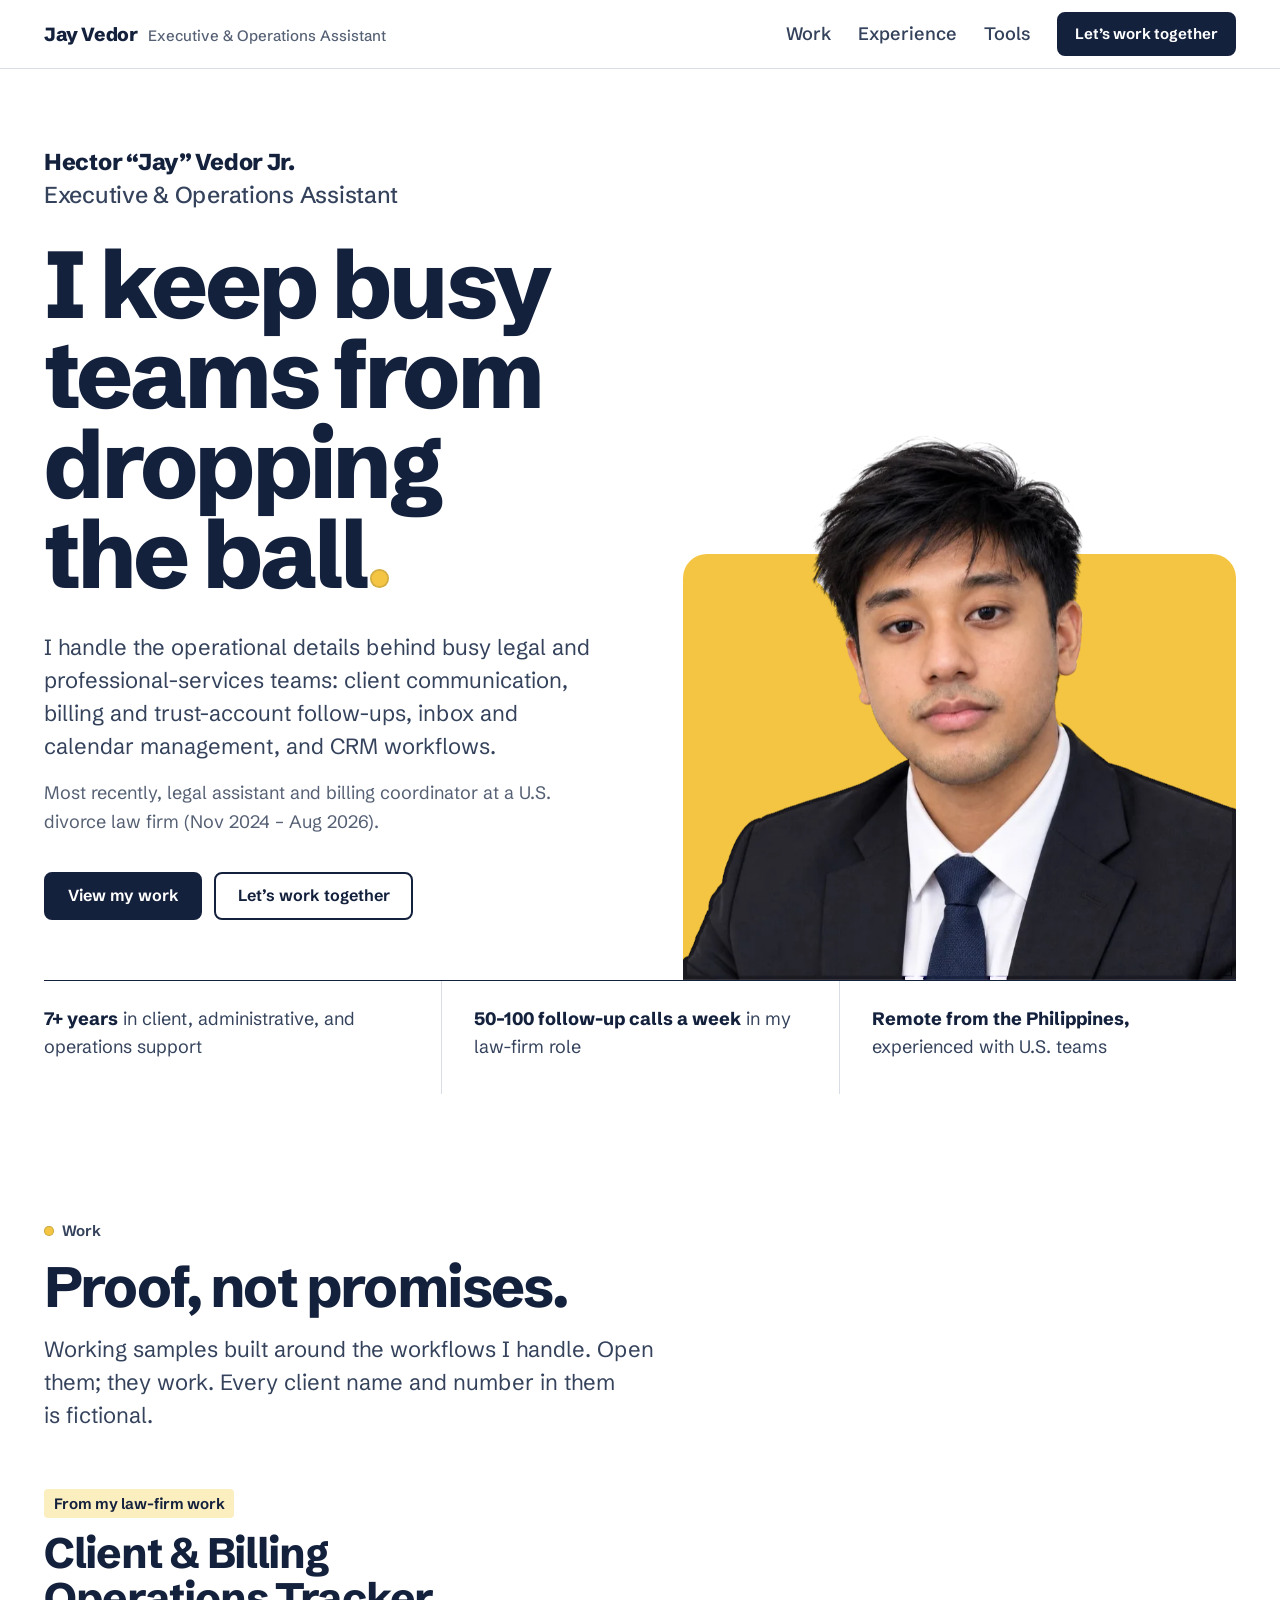
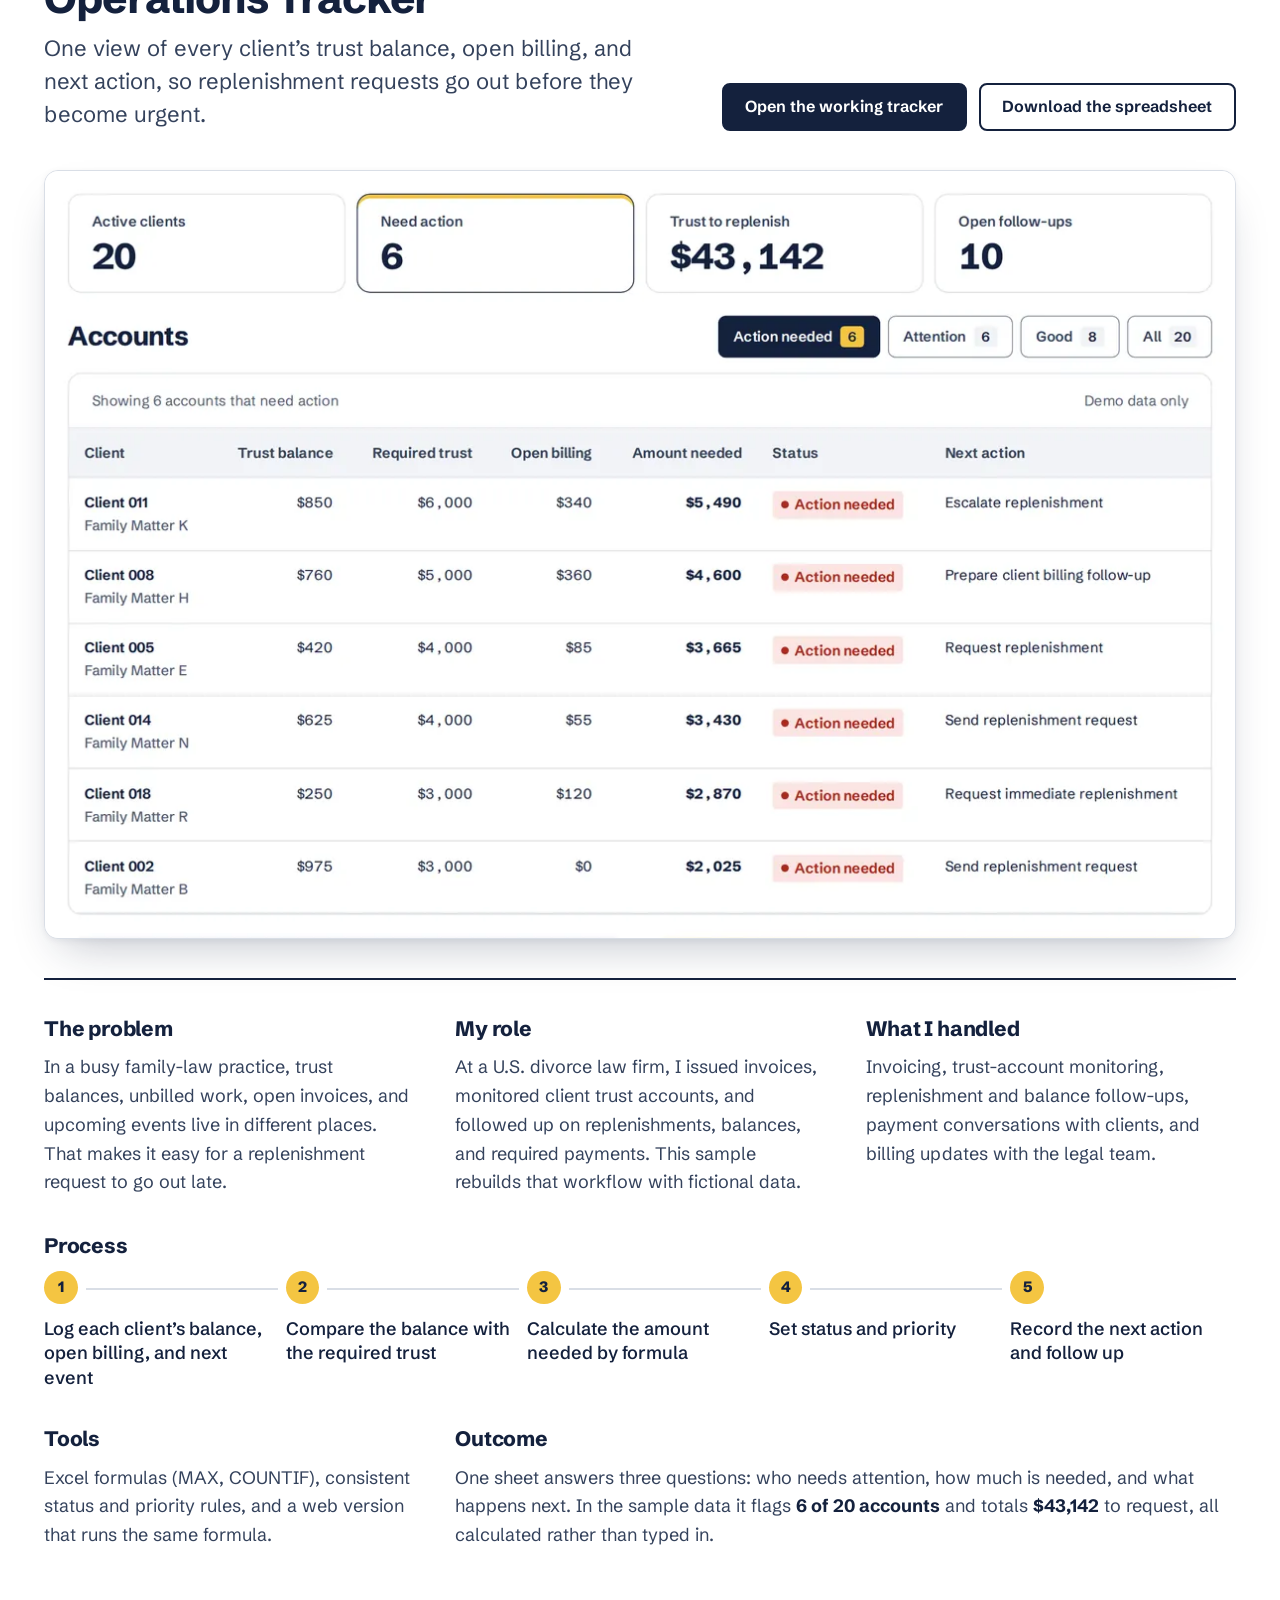
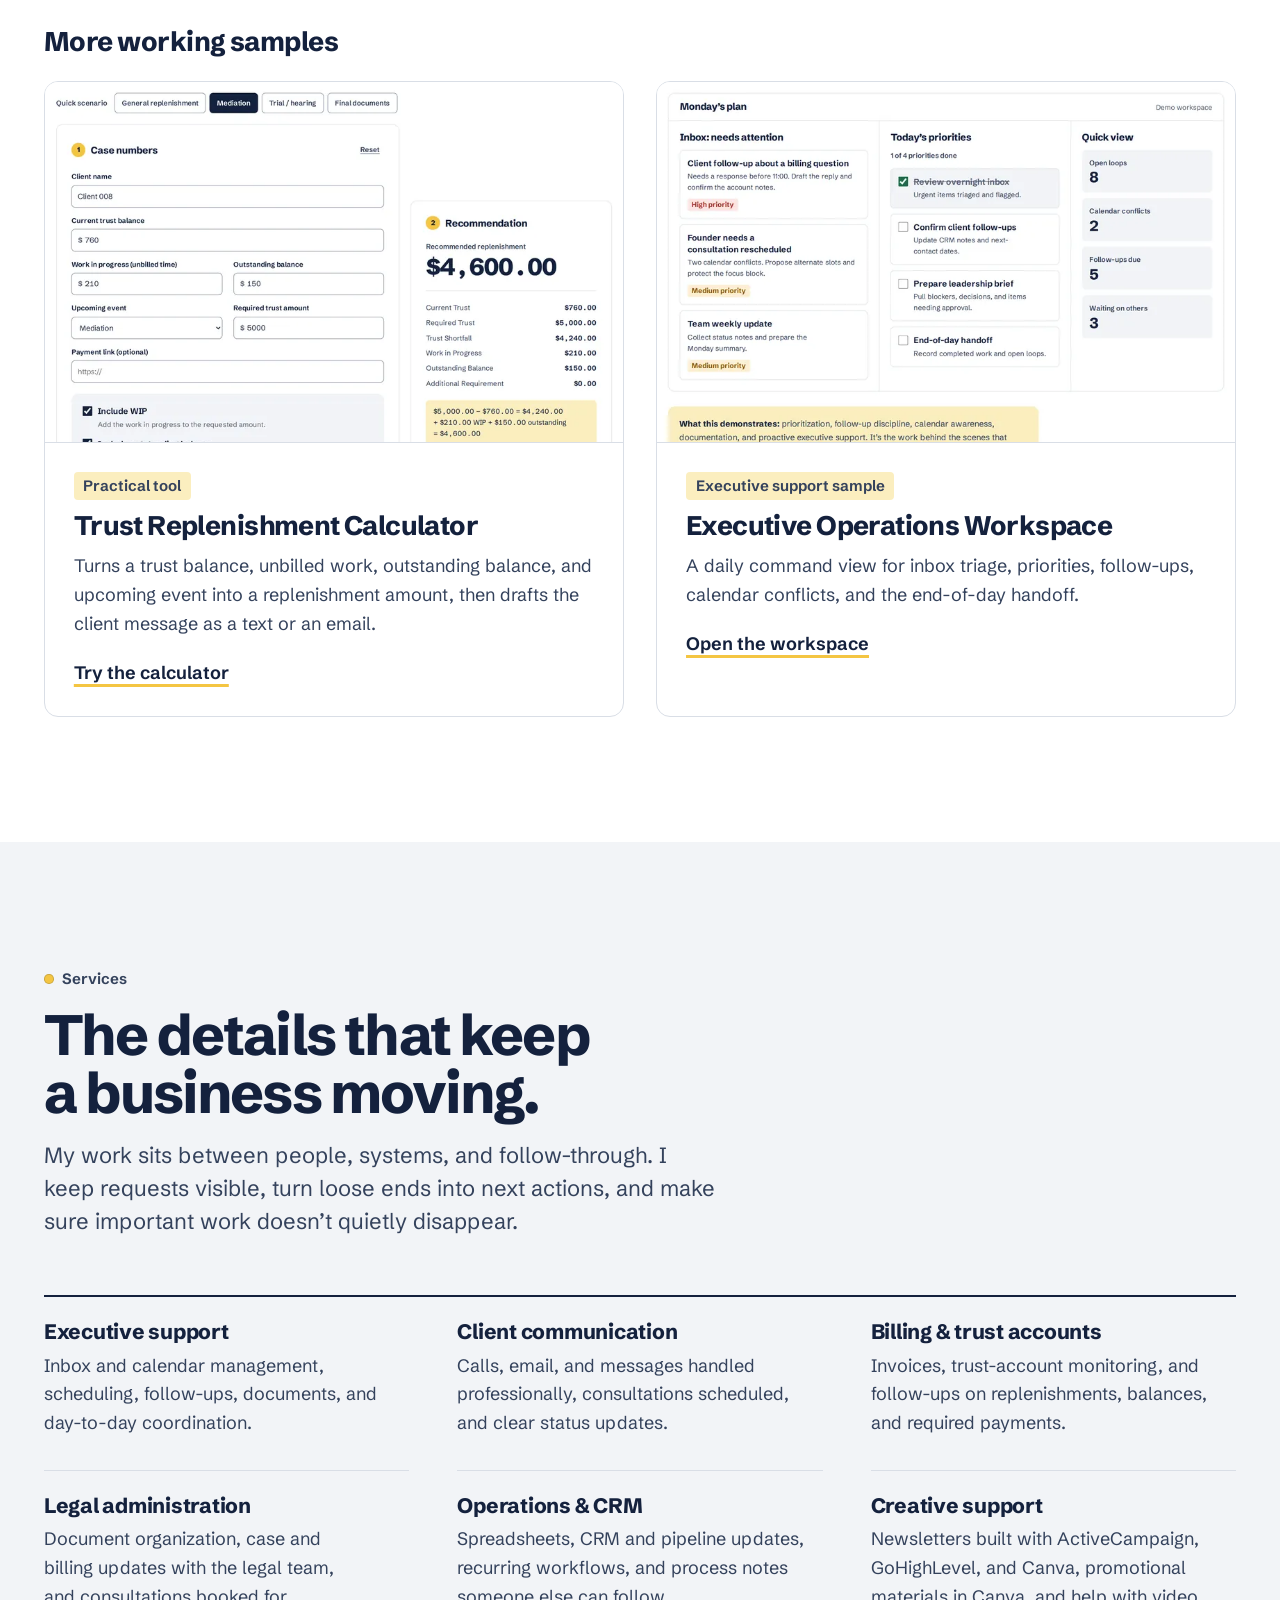
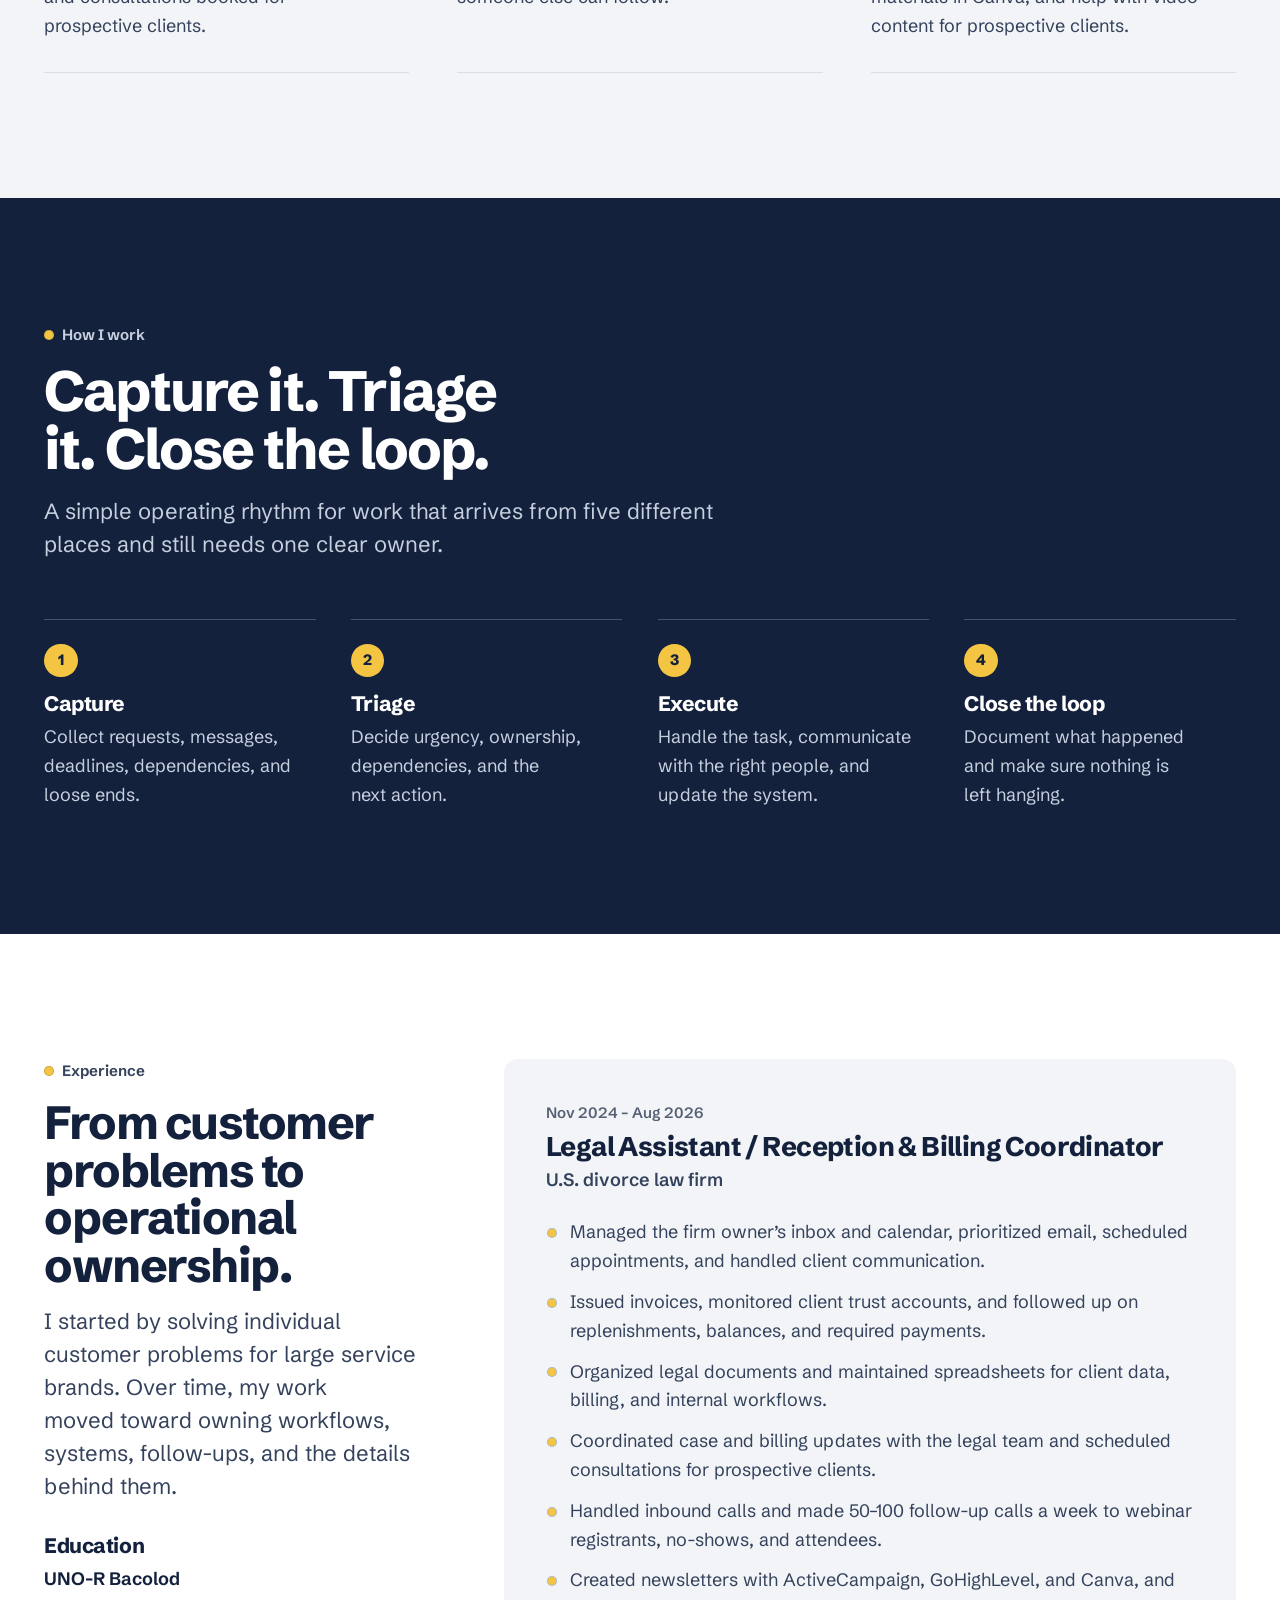
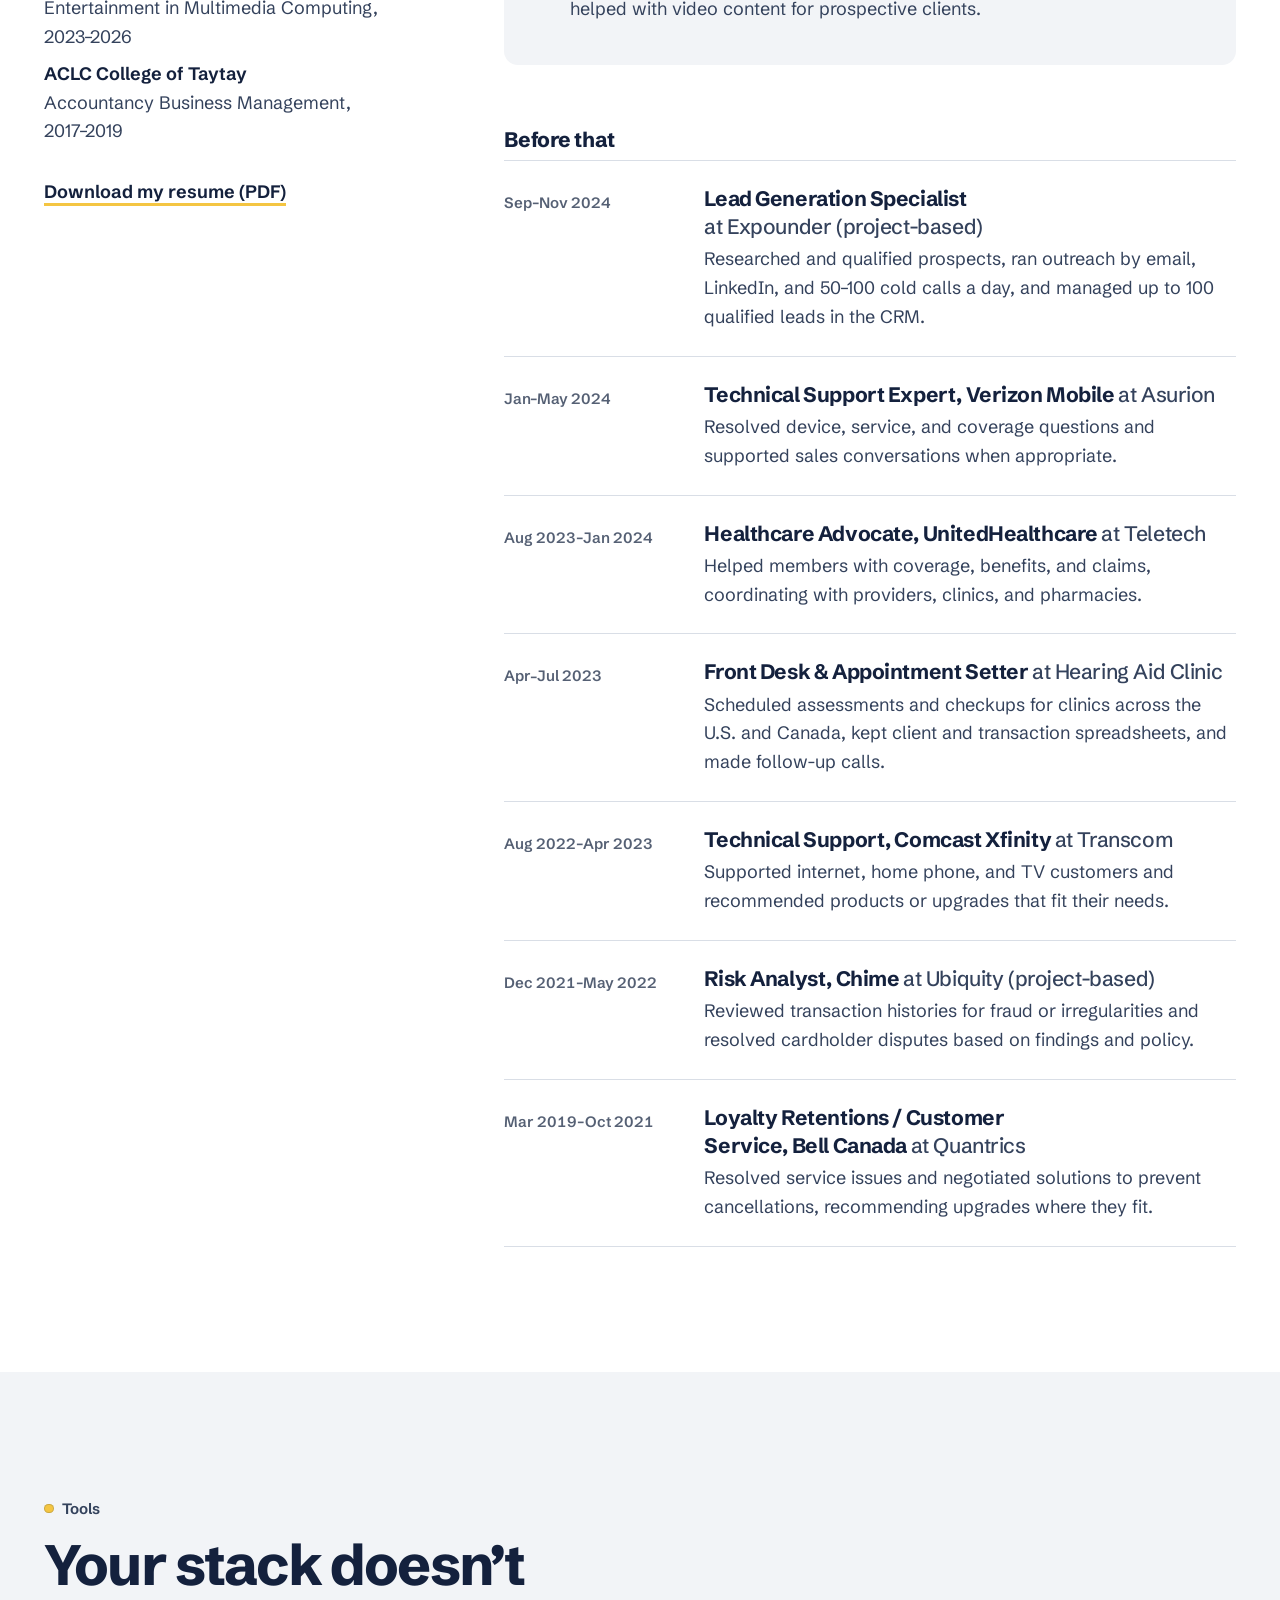
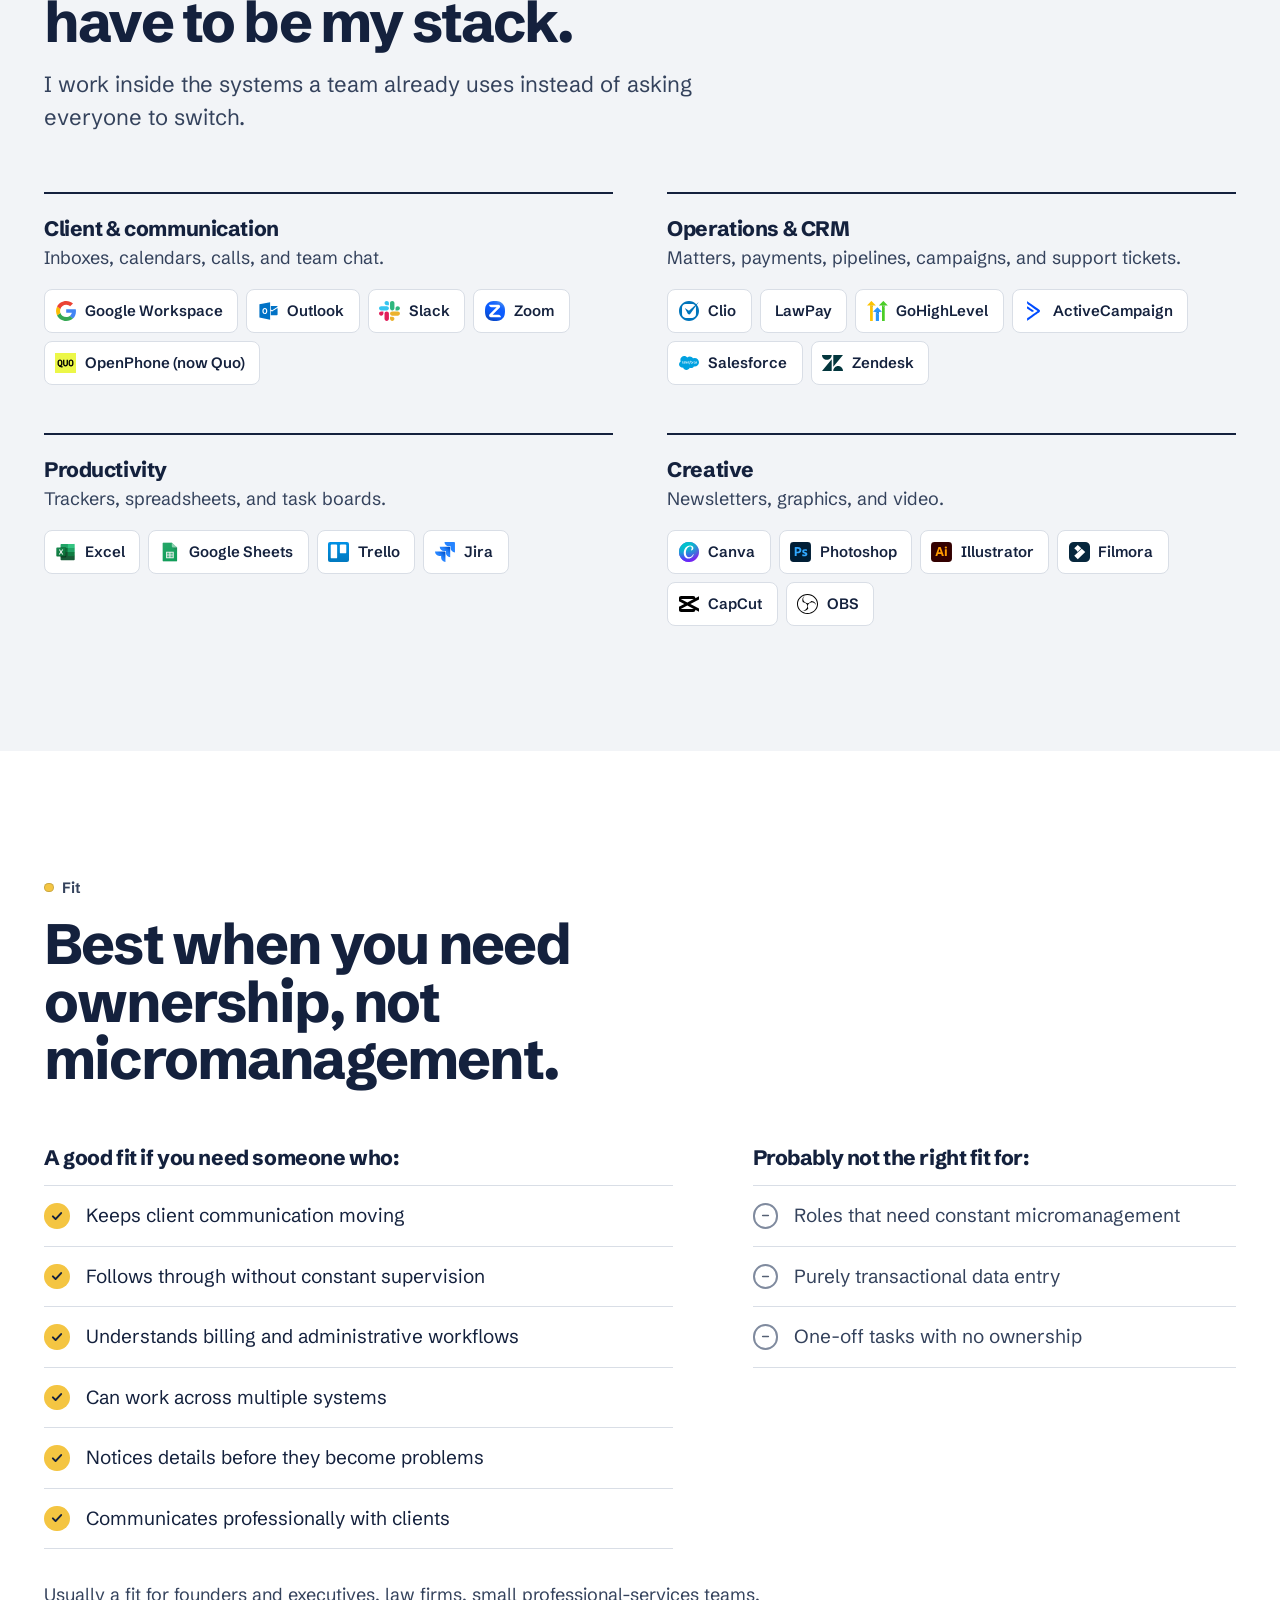
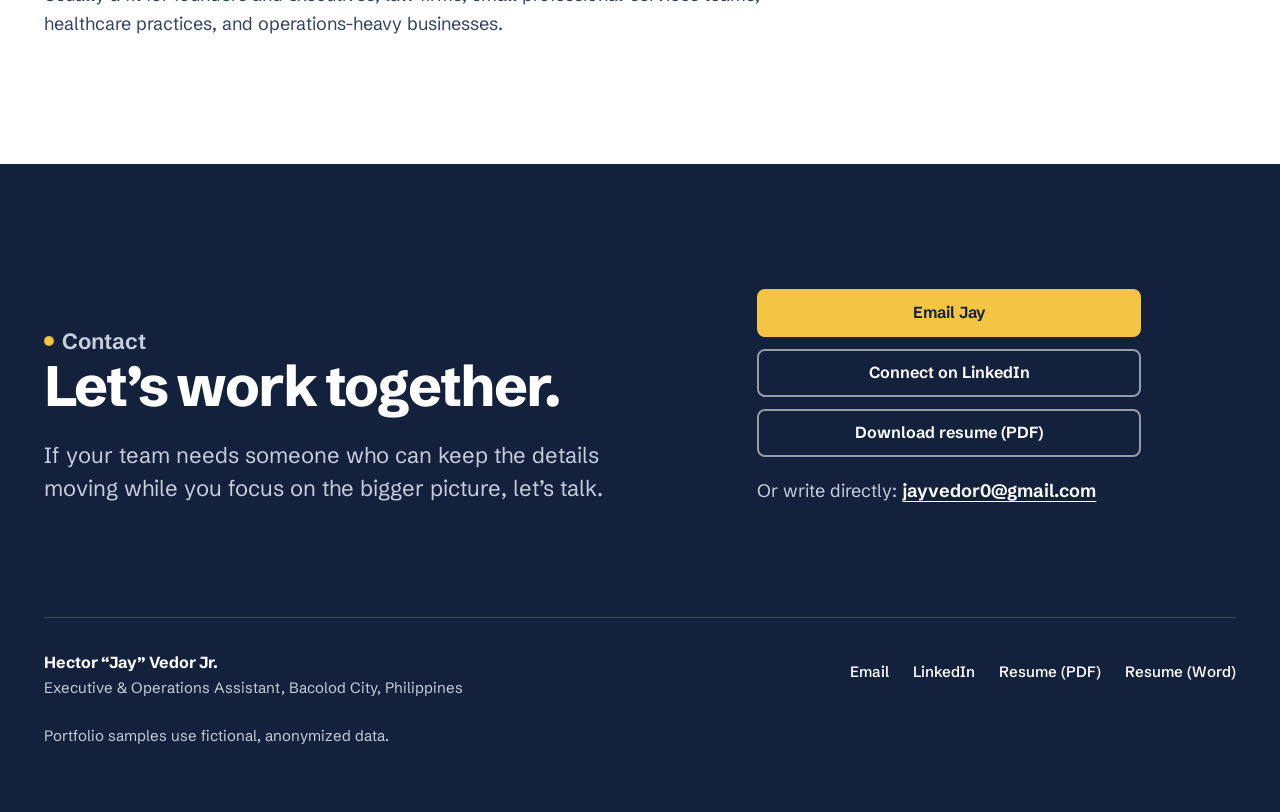
==== commit fbfd632b: "Add files via upload" ====
--- a/index.html
+++ b/index.html
@@ -1,29 +1,417 @@
-<!doctype html>
-<html lang="en">
+<!DOCTYPE html>
+<html lang="en" class="no-js">
 <head>
-<meta charset="utf-8"><meta name="viewport" content="width=device-width,initial-scale=1">
-<meta name="description" content="Jay Vedor — Executive VA, Legal Administration and Operations Support.">
-<title>Jay Vedor | Executive VA · Legal Admin · Operations</title>
-<style>
-:root{--bg:#f6f8fb;--panel:#fff;--ink:#172033;--muted:#667085;--line:#dbe3ec;--navy:#172b4d;--blue:#2f6bff;--soft:#eaf2ff;--max:1160px}
-*{box-sizing:border-box}html{scroll-behavior:smooth}body{margin:0;background:var(--bg);color:var(--ink);font:15px/1.65 Arial,sans-serif}.wrap{width:min(var(--max),calc(100% - 34px));margin:auto}a{color:inherit}.top{position:sticky;top:0;z-index:10;background:rgba(246,248,251,.92);backdrop-filter:blur(12px);border-bottom:1px solid var(--line)}.top .wrap{min-height:68px;display:flex;align-items:center;justify-content:space-between;gap:20px}.brand{text-decoration:none;font-weight:900;color:var(--navy)}nav{display:flex;gap:18px;align-items:center}nav a{text-decoration:none;color:var(--muted);font-size:12px;font-weight:800}button,.btn{font:inherit}.btn{display:inline-flex;align-items:center;justify-content:center;min-height:42px;padding:0 15px;border:1px solid var(--line);border-radius:9px;background:var(--panel);text-decoration:none;font-size:12px;font-weight:900}.btn.primary{background:var(--navy);color:#fff;border-color:var(--navy)}
-.hero{padding:76px 0 60px}.hero-grid{display:grid;grid-template-columns:1.05fr .95fr;gap:55px;align-items:center}.eyebrow{color:var(--blue);font-size:11px;font-weight:900;text-transform:uppercase;letter-spacing:1.7px}.hero h1{font-size:clamp(54px,8vw,92px);line-height:.9;letter-spacing:-5px;margin:12px 0}.hero h2{font-size:clamp(22px,3vw,32px);line-height:1.2;color:var(--navy);margin:0}.hero p{max-width:700px;color:var(--muted);font-size:16px;margin:20px 0 25px}.buttons{display:flex;gap:9px;flex-wrap:wrap}
-.visual{background:var(--panel);border:1px solid var(--line);border-radius:24px;padding:14px;box-shadow:0 20px 60px rgba(23,43,77,.09);transform:rotate(1deg)}.bar{height:30px;display:flex;gap:6px;align-items:center}.dot{width:8px;height:8px;border-radius:50%;background:#cbd5e1}.screen{border:1px solid var(--line);border-radius:16px;padding:18px;background:var(--bg)}.screen-head{display:flex;justify-content:space-between;margin-bottom:13px}.screen-head b{font-size:14px}.screen-head span{font-size:9px;color:var(--muted)}.kpis{display:grid;grid-template-columns:repeat(3,1fr);gap:8px}.kpi{background:var(--panel);border:1px solid var(--line);border-radius:11px;padding:11px}.kpi span{display:block;color:var(--muted);font-size:8px;text-transform:uppercase}.kpi b{font-size:19px}.rows{margin-top:10px;background:var(--panel);border:1px solid var(--line);border-radius:12px;padding:8px 12px}.row{display:flex;justify-content:space-between;gap:10px;padding:10px 0;border-bottom:1px solid var(--line);font-size:10px}.row:last-child{border:0}.pill{font-size:8px;font-weight:900;padding:4px 7px;border-radius:99px;background:var(--soft);color:var(--blue)}
-section{padding:70px 0;border-top:1px solid var(--line)}.head{display:grid;grid-template-columns:210px 1fr;gap:30px;margin-bottom:28px}.head h3{margin:0;color:var(--blue);font-size:11px;text-transform:uppercase;letter-spacing:1.5px}.head p{margin:0;color:var(--muted);max-width:760px}.grid4{display:grid;grid-template-columns:repeat(4,1fr);gap:12px}.card{background:var(--panel);border:1px solid var(--line);border-radius:17px;padding:21px}.card b{font-size:10px;color:var(--blue)}.card h4{margin:8px 0;font-size:18px}.card p{margin:0;color:var(--muted);font-size:12px}.work{display:grid;grid-template-columns:1.35fr .825fr .825fr;gap:14px}.work-card{background:var(--panel);border:1px solid var(--line);border-radius:20px;overflow:hidden;display:flex;flex-direction:column}.work-card.featured{grid-row:span 1}.art{height:190px;background:var(--soft);display:grid;place-items:center;border-bottom:1px solid var(--line)}.art svg{width:88%;height:88%}.work-main{padding:20px}.label{color:var(--blue);font-size:9px;font-weight:900;text-transform:uppercase;letter-spacing:1px}.work h4{font-size:21px;margin:8px 0}.work p{color:var(--muted);font-size:12px;margin:0}.work-actions{margin-top:auto;padding:15px 20px;display:flex;gap:8px;flex-wrap:wrap}.work-actions .btn{min-height:36px;font-size:10px}.tools{display:grid;grid-template-columns:repeat(5,1fr);gap:8px}.tool{background:var(--panel);border:1px solid var(--line);border-radius:11px;padding:11px 12px}.tool b{font-size:11px}.tool span{display:block;color:var(--muted);font-size:9px}.contact{padding-bottom:40px}.contact-box{background:var(--navy);color:#fff;border-radius:22px;padding:34px;display:flex;justify-content:space-between;align-items:center;gap:20px}.contact-box h3{margin:0 0 5px;font-size:29px}.contact-box p{margin:0;opacity:.72;font-size:13px}.contact-box .btn{background:transparent;color:#fff;border-color:#ffffff55}footer{padding:0 0 35px;color:var(--muted);font-size:10px}
-@media(max-width:950px){.hero-grid{grid-template-columns:1fr}.grid4{grid-template-columns:repeat(2,1fr)}.work{grid-template-columns:1fr 1fr}.featured{grid-column:1/-1}.tools{grid-template-columns:repeat(3,1fr)}}@media(max-width:650px){nav{display:none}.hero{padding:55px 0 45px}.head{grid-template-columns:1fr;gap:9px}.grid4,.work,.tools{grid-template-columns:1fr}.featured{grid-column:auto}.contact-box{display:block}.contact-box .buttons{margin-top:18px}}
-</style>
+<meta charset="utf-8">
+<meta name="viewport" content="width=device-width, initial-scale=1">
+<title>Hector &ldquo;Jay&rdquo; Vedor Jr. | Executive &amp; Operations Assistant</title>
+<meta name="description" content="Executive and operations assistant for law firms and professional-services teams: client communication, billing and trust follow-ups, scheduling, and CRM work.">
+<meta name="theme-color" content="#14213d">
+<link rel="canonical" href="https://jayvedor0.github.io/jay-vedor-portfolio/">
+<meta property="og:type" content="website">
+<meta property="og:site_name" content="Jay Vedor">
+<meta property="og:url" content="https://jayvedor0.github.io/jay-vedor-portfolio/">
+<meta property="og:title" content="Hector &ldquo;Jay&rdquo; Vedor Jr. | Executive &amp; Operations Assistant">
+<meta property="og:description" content="I keep busy teams from dropping the ball: client communication, billing and trust follow-ups, scheduling, and CRM work for legal and professional-services teams.">
+<meta property="og:image" content="https://jayvedor0.github.io/jay-vedor-portfolio/assets/img/og-image.jpg">
+<meta property="og:image:type" content="image/jpeg">
+<meta property="og:image:width" content="1200">
+<meta property="og:image:height" content="630">
+<meta property="og:image:alt" content="Hector &ldquo;Jay&rdquo; Vedor Jr., Executive and Operations Assistant: I keep busy teams from dropping the ball.">
+<meta name="twitter:card" content="summary_large_image">
+<link rel="icon" href="assets/img/favicon.svg" type="image/svg+xml">
+<link rel="apple-touch-icon" href="assets/img/apple-touch-icon.png">
+<link rel="preload" href="assets/fonts/schibsted-grotesk-latin-wght.woff2" as="font" type="font/woff2" crossorigin>
+<link rel="stylesheet" href="assets/css/site.css">
+<link rel="stylesheet" href="assets/css/home.css">
+<script>document.documentElement.className = 'js';</script>
+<script src="assets/js/site.js" defer></script>
+<script type="application/ld+json">
+{
+  "@context": "https://schema.org",
+  "@type": "Person",
+  "name": "Hector Vedor Jr.",
+  "alternateName": "Jay Vedor",
+  "url": "https://jayvedor0.github.io/jay-vedor-portfolio/",
+  "image": "https://jayvedor0.github.io/jay-vedor-portfolio/Jay.jpg",
+  "jobTitle": "Executive & Operations Assistant",
+  "description": "Executive and operations assistant for law firms and professional-services teams.",
+  "email": "mailto:jayvedor0@gmail.com",
+  "address": { "@type": "PostalAddress", "addressLocality": "Bacolod City", "addressCountry": "PH" },
+  "sameAs": ["https://www.linkedin.com/in/jay-vedor-66624a238/"],
+  "knowsAbout": ["Executive support", "Legal administration", "Legal billing", "Trust account monitoring", "Client communication", "Scheduling", "CRM management"]
+}
+</script>
 </head>
-<body>
-<header class="top"><div class="wrap"><a class="brand" href="#top">Jay Vedor</a><nav><a href="#services">What I Do</a><a href="#work">Work</a><a href="#tools">Tools</a><a href="#contact">Contact</a></nav></div></header>
-<main id="top">
-<section class="hero" style="border:0"><div class="wrap hero-grid"><div><div class="eyebrow">Executive Support · Legal Administration · Operations</div><h1>Jay Vedor</h1><h2>Keeping the moving parts organized so the work keeps moving.</h2><p>I have 7+ years supporting U.S. and North American clients across legal, healthcare, customer service, sales, and administration. Most recently, I supported a U.S. family law firm with inbox and calendar management, client communication, billing, trust follow-ups, scheduling, documents, and day-to-day operations.</p><div class="buttons"><a class="btn primary" href="resume.html">View Resume</a><a class="btn" href="https://www.linkedin.com/in/jay-vedor-66624a238/" target="_blank" rel="noopener">LinkedIn</a><a class="btn" href="#contact">Contact</a></div></div><div class="visual"><div class="bar"><span class="dot"></span><span class="dot"></span><span class="dot"></span></div><div class="screen"><div class="screen-head"><b>Today's workboard</b><span>fictional sample</span></div><div class="kpis"><div class="kpi"><span>Open loops</span><b>08</b></div><div class="kpi"><span>Follow-ups</span><b>05</b></div><div class="kpi"><span>Priority</span><b>03</b></div></div><div class="rows"><div class="row"><b>Billing question</b><span class="pill">HIGH</span></div><div class="row"><b>Calendar conflict</b><span class="pill">REVIEW</span></div><div class="row"><b>Client follow-up</b><span class="pill">READY</span></div></div></div></div></div></section>
-<section id="services"><div class="wrap"><div class="head"><h3>What I do</h3><p>The work I’m best at sits between executive support, client communication, billing, and the systems that keep a busy team from dropping important details.</p></div><div class="grid4"><article class="card"><b>01</b><h4>Executive Support</h4><p>Inbox and calendar management, scheduling, follow-ups, documents, and day-to-day support for owners and senior team members.</p></article><article class="card"><b>02</b><h4>Legal Administration</h4><p>Client communication, document organization, billing, trust monitoring, scheduling, and coordination with a U.S. family law team.</p></article><article class="card"><b>03</b><h4>Operations Support</h4><p>Spreadsheets, CRM updates, task tracking, workflow documentation, billing follow-ups, and keeping moving parts visible.</p></article><article class="card"><b>04</b><h4>Client Communication</h4><p>Phone, email, and messaging support for questions, scheduling, billing explanations, follow-ups, and client updates.</p></article></div></div></section>
-<section id="work"><div class="wrap"><div class="head"><h3>Selected work</h3><p>Fictionalized samples built around the kind of administrative and operations work I’ve handled. No real client records are used.</p></div><div class="work">
-<article class="work-card featured"><div class="art"><svg viewBox="0 0 700 300" aria-label="Client billing tracker illustration"><rect x="25" y="25" width="650" height="250" rx="18" fill="#fff" stroke="#dbe3ec"/><rect x="25" y="25" width="650" height="50" rx="18" fill="#172b4d"/><text x="55" y="57" fill="#fff" font-family="Arial" font-size="18" font-weight="700">Client &amp; Billing Operations</text><rect x="55" y="98" width="185" height="55" rx="10" fill="#f6f8fb" stroke="#dbe3ec"/><rect x="257" y="98" width="185" height="55" rx="10" fill="#f6f8fb" stroke="#dbe3ec"/><rect x="459" y="98" width="185" height="55" rx="10" fill="#eaf2ff" stroke="#b8cbff"/><text x="75" y="120" fill="#667085" font-size="9">ACTIVE CLIENTS</text><text x="75" y="142" fill="#172033" font-size="20" font-weight="700">20</text><text x="277" y="120" fill="#667085" font-size="9">ACTION NEEDED</text><text x="277" y="142" fill="#172033" font-size="20" font-weight="700">06</text><text x="479" y="120" fill="#667085" font-size="9">TRUST TO REPLENISH</text><text x="479" y="142" fill="#172033" font-size="20" font-weight="700">$43K</text><line x1="55" y1="181" x2="645" y2="181" stroke="#dbe3ec"/><line x1="55" y1="215" x2="645" y2="215" stroke="#dbe3ec"/><line x1="55" y1="249" x2="645" y2="249" stroke="#dbe3ec"/><circle cx="70" cy="198" r="5" fill="#2f6bff"/><circle cx="70" cy="232" r="5" fill="#b7791f"/><circle cx="70" cy="266" r="5" fill="#c83c4b"/></svg></div><div class="work-main"><div class="label">Spreadsheet · Billing · Operations</div><h4>Client &amp; Billing Operations Tracker</h4><p>A structured account tracker for trust balances, billing items, follow-ups, status, priority, and the next action.</p></div><div class="work-actions"><a class="btn primary" href="client-billing-tracker.html">Open preview</a><a class="btn" href="Jay_Vedor_Client_Billing_Operations_Tracker.xlsx">Download XLSX</a></div></article>
-<article class="work-card"><div class="art"><svg viewBox="0 0 500 280" aria-label="Billing workflow illustration"><rect x="25" y="30" width="450" height="220" rx="18" fill="#fff" stroke="#dbe3ec"/><rect x="55" y="70" width="105" height="75" rx="12" fill="#f6f8fb" stroke="#dbe3ec"/><rect x="197" y="70" width="105" height="75" rx="12" fill="#f6f8fb" stroke="#dbe3ec"/><rect x="339" y="70" width="105" height="75" rx="12" fill="#eaf2ff" stroke="#b8cbff"/><text x="72" y="96" fill="#667085" font-size="9">CURRENT TRUST</text><text x="72" y="125" fill="#172033" font-size="19" font-weight="700">$2,091</text><text x="215" y="96" fill="#667085" font-size="9">WORK IN PROGRESS</text><text x="215" y="125" fill="#172033" font-size="19" font-weight="700">$1,240</text><text x="356" y="96" fill="#2f6bff" font-size="9">RECOMMENDED</text><text x="356" y="125" fill="#172033" font-size="19" font-weight="700">$6,149</text><path d="M160 108h37M302 108h37" stroke="#9aa9bb" stroke-width="3"/></svg></div><div class="work-main"><div class="label">Interactive tool</div><h4>Trust Replenishment Calculator</h4><p>Turns trust, WIP, outstanding amounts, and required funds into a clear recommendation and client-ready message.</p></div><div class="work-actions"><a class="btn primary" href="trust-replenishment-calculator.html">Open calculator</a></div></article>
-<article class="work-card"><div class="art"><svg viewBox="0 0 500 280" aria-label="Executive workspace illustration"><rect x="25" y="30" width="450" height="220" rx="18" fill="#fff" stroke="#dbe3ec"/><rect x="55" y="60" width="390" height="35" rx="9" fill="#172b4d"/><text x="75" y="83" fill="#fff" font-family="Arial" font-size="13" font-weight="700">Executive Workboard</text><rect x="55" y="115" width="115" height="105" rx="10" fill="#f6f8fb" stroke="#dbe3ec"/><rect x="190" y="115" width="115" height="105" rx="10" fill="#f6f8fb" stroke="#dbe3ec"/><rect x="325" y="115" width="120" height="105" rx="10" fill="#eaf2ff" stroke="#b8cbff"/><text x="70" y="140" fill="#667085" font-size="9">INBOX</text><text x="70" y="165" fill="#172033" font-size="25" font-weight="700">08</text><text x="205" y="140" fill="#667085" font-size="9">FOLLOW-UPS</text><text x="205" y="165" fill="#172033" font-size="25" font-weight="700">05</text><text x="340" y="140" fill="#2f6bff" font-size="9">PRIORITY</text><text x="340" y="165" fill="#172033" font-size="25" font-weight="700">03</text></svg></div><div class="work-main"><div class="label">Executive support</div><h4>Executive Operations Workspace</h4><p>A daily command view for inbox triage, priorities, follow-ups, calendar conflicts, and handoff.</p></div><div class="work-actions"><a class="btn primary" href="executive-operations.html">Open preview</a></div></article>
-</div></div></section>
-<section id="tools"><div class="wrap"><div class="head"><h3>Tools I use</h3><p>A mix of admin, legal, CRM, communication, and content tools used in remote workflows.</p></div><div class="tools"><div class="tool"><b>Google Workspace</b><span>Gmail · Calendar · Docs · Sheets</span></div><div class="tool"><b>Microsoft Office</b><span>Outlook · Word · Excel · PowerPoint</span></div><div class="tool"><b>Clio</b><span>Legal case + billing workflows</span></div><div class="tool"><b>LawPay</b><span>Payment links + trust</span></div><div class="tool"><b>GoHighLevel</b><span>CRM + follow-ups</span></div><div class="tool"><b>ActiveCampaign</b><span>Email campaigns</span></div><div class="tool"><b>Slack</b><span>Team communication</span></div><div class="tool"><b>Trello</b><span>Task organization</span></div><div class="tool"><b>Canva</b><span>Visual content</span></div><div class="tool"><b>Adobe / CapCut</b><span>Creative support</span></div></div></div></section>
-<section id="contact" class="contact"><div class="wrap"><div class="contact-box"><div><h3>Need reliable support behind the scenes?</h3><p>Open to Executive VA, Legal VA, Administrative Assistant, and Operations Support roles.</p></div><div class="buttons"><a class="btn" href="mailto:jayvedor0@gmail.com?subject=Portfolio%20Inquiry">Email Jay</a><a class="btn" href="resume.html">Resume</a></div></div></div></section>
-</main><footer><div class="wrap">Bacolod City, Philippines · Fictional portfolio samples · No real client records</div></footer>
-</body></html>+<body id="top">
+<a class="skip-link" href="#main">Skip to content</a>
+
+<header class="site-header">
+  <div class="container header-inner">
+    <a class="brand" href="#top">Jay Vedor<span class="brand-role">Executive &amp; Operations Assistant</span></a>
+    <button class="menu-toggle" type="button" aria-expanded="false" aria-controls="site-nav"><span class="menu-toggle-bars" aria-hidden="true"></span>Menu</button>
+    <nav id="site-nav" class="site-nav" aria-label="Primary">
+      <ul>
+        <li><a href="#work">Work</a></li>
+        <li><a href="#experience">Experience</a></li>
+        <li><a href="#tools">Tools</a></li>
+        <li><a class="btn btn-small btn-primary" href="#contact">Let&rsquo;s work together</a></li>
+      </ul>
+    </nav>
+  </div>
+</header>
+
+<main id="main">
+
+  <!-- Hero: who, what, why -->
+  <section class="hero" aria-labelledby="hero-title">
+    <div class="container">
+      <div class="hero-grid">
+        <div class="hero-copy">
+          <h1 id="hero-title" class="hero-title">
+            <span class="hero-name"><span class="hero-name-main">Hector &ldquo;Jay&rdquo; Vedor Jr.</span><span class="sr-only">, </span><span class="hero-name-role">Executive &amp; Operations Assistant</span></span>
+            <span class="sr-only">. </span>
+            <span class="hero-line">I keep busy teams from dropping the <span class="nowrap">ball<span class="ball" aria-hidden="true"></span></span></span>
+          </h1>
+          <p class="hero-lead">I handle the operational details behind busy legal and professional-services teams: client communication, billing and trust-account follow-ups, inbox and calendar management, and CRM workflows.</p>
+          <p class="hero-recent">Most recently, legal assistant and billing coordinator at a U.S. divorce law firm <span class="nowrap">(Nov 2024 &ndash; Aug 2026).</span></p>
+          <div class="hero-actions">
+            <a class="btn btn-primary" href="#work">View my work</a>
+            <a class="btn btn-secondary" href="#contact">Let&rsquo;s work together</a>
+          </div>
+        </div>
+        <div class="portrait">
+          <div class="portrait-panel" aria-hidden="true"></div>
+          <picture>
+            <source type="image/webp" srcset="assets/img/jay-portrait-480.webp 480w, assets/img/jay-portrait-800.webp 800w" sizes="(min-width: 56rem) 37rem, 88vw">
+            <img src="Jay.jpg" alt="Hector &ldquo;Jay&rdquo; Vedor Jr." width="800" height="800" fetchpriority="high" decoding="async">
+          </picture>
+        </div>
+      </div>
+      <ul class="hero-facts">
+        <li><strong>7+ years</strong> in client, administrative, and operations support</li>
+        <li><strong>50&ndash;100 follow-up calls a week</strong> in my law-firm role</li>
+        <li><strong>Remote from the Philippines,</strong> experienced with U.S. teams</li>
+      </ul>
+    </div>
+  </section>
+
+  <!-- Work: proof first -->
+  <section class="section" id="work" aria-labelledby="work-title">
+    <div class="container">
+      <header class="section-head">
+        <p class="section-label">Work</p>
+        <h2 id="work-title">Proof, not promises.</h2>
+        <p class="section-lead">Working samples built around the workflows I handle. Open them; they work. Every client name and number in them is fictional.</p>
+      </header>
+
+      <article class="case" aria-labelledby="case-title">
+        <div class="case-head">
+          <div class="case-intro">
+            <p class="tag">From my law-firm work</p>
+            <h3 id="case-title">Client &amp; Billing Operations Tracker</h3>
+            <p class="case-summary">One view of every client&rsquo;s trust balance, open billing, and next action, so replenishment requests go out before they become urgent.</p>
+          </div>
+          <div class="case-actions">
+            <a class="btn btn-primary" href="client-billing-tracker.html">Open the working tracker</a>
+            <a class="btn btn-secondary" href="Jay_Vedor_Client_Billing_Operations_Tracker.xlsx" download>Download the spreadsheet</a>
+          </div>
+        </div>
+
+        <a class="case-media" href="client-billing-tracker.html" data-reveal tabindex="-1" aria-hidden="true">
+          <img src="assets/img/work-tracker-1200.webp" srcset="assets/img/work-tracker-1200.webp 1200w, assets/img/work-tracker-1800.webp 1800w" sizes="(min-width: 78rem) 75rem, calc(100vw - 2.5rem)" width="1200" height="773" loading="lazy" decoding="async" alt="">
+        </a>
+        <p class="sr-only">Screenshot: the tracker shows 20 active clients, 6 needing action, and $43,142 to replenish, with each account&rsquo;s balance, amount needed, status, and next action.</p>
+
+        <dl class="case-details">
+          <div>
+            <dt>The problem</dt>
+            <dd>In a busy family-law practice, trust balances, unbilled work, open invoices, and upcoming events live in different places. That makes it easy for a replenishment request to go out late.</dd>
+          </div>
+          <div>
+            <dt>My role</dt>
+            <dd>At a U.S. divorce law firm, I issued invoices, monitored client trust accounts, and followed up on replenishments, balances, and required payments. This sample rebuilds that workflow with fictional data.</dd>
+          </div>
+          <div>
+            <dt>What I handled</dt>
+            <dd>Invoicing, trust-account monitoring, replenishment and balance follow-ups, payment conversations with clients, and billing updates with the legal team.</dd>
+          </div>
+          <div class="span-all">
+            <dt>Process</dt>
+            <dd>
+              <ol class="process-steps">
+                <li>Log each client&rsquo;s balance, open billing, and next event</li>
+                <li>Compare the balance with the required trust</li>
+                <li>Calculate the amount needed by formula</li>
+                <li>Set status and priority</li>
+                <li>Record the next action and follow up</li>
+              </ol>
+            </dd>
+          </div>
+          <div>
+            <dt>Tools</dt>
+            <dd>Excel formulas (MAX, COUNTIF), consistent status and priority rules, and a web version that runs the same formula.</dd>
+          </div>
+          <div class="span-2">
+            <dt>Outcome</dt>
+            <dd>One sheet answers three questions: who needs attention, how much is needed, and what happens next. In the sample data it flags <span class="outcome-figure">6 of 20 accounts</span> and totals <span class="outcome-figure">$43,142</span> to request, all calculated rather than typed in.</dd>
+          </div>
+        </dl>
+      </article>
+
+      <div class="work-more">
+        <h3 class="work-more-title">More working samples</h3>
+        <div class="work-grid" data-reveal>
+          <article class="work-card">
+            <div class="work-card-media">
+              <img src="assets/img/work-calculator-832.webp" srcset="assets/img/work-calculator-832.webp 832w, assets/img/work-calculator-1248.webp 1248w" sizes="(min-width: 48rem) 37rem, calc(100vw - 2.5rem)" width="832" height="520" loading="lazy" decoding="async" alt="The calculator with Client 008's numbers entered, recommending a $4,600.00 replenishment and showing how the amount was built.">
+            </div>
+            <div class="work-card-body">
+              <p class="tag">Practical tool</p>
+              <h3>Trust Replenishment Calculator</h3>
+              <p>Turns a trust balance, unbilled work, outstanding balance, and upcoming event into a replenishment amount, then drafts the client message as a text or an email.</p>
+              <a class="text-link" href="trust-replenishment-calculator.html">Try the calculator</a>
+            </div>
+          </article>
+          <article class="work-card">
+            <div class="work-card-media">
+              <img src="assets/img/work-workspace-832.webp" srcset="assets/img/work-workspace-832.webp 832w, assets/img/work-workspace-1248.webp 1248w" sizes="(min-width: 48rem) 37rem, calc(100vw - 2.5rem)" width="832" height="520" loading="lazy" decoding="async" alt="The executive workspace: inbox items by priority, today's priorities with one done, and a quick view of open loops and follow-ups.">
+            </div>
+            <div class="work-card-body">
+              <p class="tag">Executive support sample</p>
+              <h3>Executive Operations Workspace</h3>
+              <p>A daily command view for inbox triage, priorities, follow-ups, calendar conflicts, and the end-of-day handoff.</p>
+              <a class="text-link" href="executive-operations.html">Open the workspace</a>
+            </div>
+          </article>
+        </div>
+      </div>
+    </div>
+  </section>
+
+  <!-- Services -->
+  <section class="section section--surface" id="services" aria-labelledby="services-title">
+    <div class="container">
+      <header class="section-head">
+        <p class="section-label">Services</p>
+        <h2 id="services-title">The details that keep a business moving.</h2>
+        <p class="section-lead">My work sits between people, systems, and follow-through. I keep requests visible, turn loose ends into next actions, and make sure important work doesn&rsquo;t quietly disappear.</p>
+      </header>
+      <ul class="services-grid" data-reveal>
+        <li><h3>Executive support</h3><p>Inbox and calendar management, scheduling, follow-ups, documents, and day-to-day coordination.</p></li>
+        <li><h3>Client communication</h3><p>Calls, email, and messages handled professionally, consultations scheduled, and clear status updates.</p></li>
+        <li><h3>Billing &amp; trust accounts</h3><p>Invoices, trust-account monitoring, and follow-ups on replenishments, balances, and required payments.</p></li>
+        <li><h3>Legal administration</h3><p>Document organization, case and billing updates with the legal team, and consultations booked for prospective clients.</p></li>
+        <li><h3>Operations &amp; CRM</h3><p>Spreadsheets, CRM and pipeline updates, recurring workflows, and process notes someone else can follow.</p></li>
+        <li><h3>Creative support</h3><p>Newsletters built with ActiveCampaign, GoHighLevel, and Canva, promotional materials in Canva, and help with video content for prospective clients.</p></li>
+      </ul>
+    </div>
+  </section>
+
+  <!-- How I work: a real sequence -->
+  <section class="section section--dark" id="how-i-work" aria-labelledby="how-title">
+    <div class="container">
+      <header class="section-head">
+        <p class="section-label">How I work</p>
+        <h2 id="how-title">Capture it. Triage it. Close the loop.</h2>
+        <p class="section-lead">A simple operating rhythm for work that arrives from five different places and still needs one clear owner.</p>
+      </header>
+      <ol class="steps" data-reveal>
+        <li><h3>Capture</h3><p>Collect requests, messages, deadlines, dependencies, and loose ends.</p></li>
+        <li><h3>Triage</h3><p>Decide urgency, ownership, dependencies, and the next action.</p></li>
+        <li><h3>Execute</h3><p>Handle the task, communicate with the right people, and update the system.</p></li>
+        <li><h3>Close the loop</h3><p>Document what happened and make sure nothing is left hanging.</p></li>
+      </ol>
+    </div>
+  </section>
+
+  <!-- Experience -->
+  <section class="section" id="experience" aria-labelledby="experience-title">
+    <div class="container experience-grid">
+      <div class="experience-aside">
+        <header class="section-head">
+          <p class="section-label">Experience</p>
+          <h2 id="experience-title">From customer problems to operational ownership.</h2>
+          <p class="section-lead">I started by solving individual customer problems for large service brands. Over time, my work moved toward owning workflows, systems, follow-ups, and the details behind them.</p>
+        </header>
+        <div class="education">
+          <h3>Education</h3>
+          <ul>
+            <li><strong>UNO-R Bacolod</strong><br>Entertainment in Multimedia Computing, 2023&ndash;2026</li>
+            <li><strong>ACLC College of Taytay</strong><br>Accountancy Business Management, 2017&ndash;2019</li>
+          </ul>
+        </div>
+        <p><a class="text-link" href="Jay_Vedor_Resume.pdf" target="_blank" rel="noopener">Download my resume (PDF)<span class="sr-only">, opens in a new tab</span></a></p>
+      </div>
+
+      <div>
+        <article class="role-featured" data-reveal aria-labelledby="role-law">
+          <p class="role-when"><time datetime="2024-11">Nov 2024</time> &ndash; <time datetime="2026-08">Aug 2026</time></p>
+          <h3 id="role-law">Legal Assistant / Reception &amp; Billing Coordinator</h3>
+          <p class="role-org">U.S. divorce law firm</p>
+          <ul class="role-points">
+            <li>Managed the firm owner&rsquo;s inbox and calendar, prioritized email, scheduled appointments, and handled client communication.</li>
+            <li>Issued invoices, monitored client trust accounts, and followed up on replenishments, balances, and required payments.</li>
+            <li>Organized legal documents and maintained spreadsheets for client data, billing, and internal workflows.</li>
+            <li>Coordinated case and billing updates with the legal team and scheduled consultations for prospective clients.</li>
+            <li>Handled inbound calls and made 50&ndash;100 follow-up calls a week to webinar registrants, no-shows, and attendees.</li>
+            <li>Created newsletters with ActiveCampaign, GoHighLevel, and Canva, and helped with video content for prospective clients.</li>
+          </ul>
+        </article>
+
+        <h3 class="timeline-title">Before that</h3>
+        <ol class="timeline">
+          <li>
+            <p class="when"><time datetime="2024-09">Sep</time>&ndash;<time datetime="2024-11">Nov 2024</time></p>
+            <div><h4>Lead Generation Specialist <span class="org">at Expounder (project-based)</span></h4><p>Researched and qualified prospects, ran outreach by email, LinkedIn, and 50&ndash;100 cold calls a day, and managed up to 100 qualified leads in the CRM.</p></div>
+          </li>
+          <li>
+            <p class="when"><time datetime="2024-01">Jan</time>&ndash;<time datetime="2024-05">May 2024</time></p>
+            <div><h4>Technical Support Expert, Verizon Mobile <span class="org">at Asurion</span></h4><p>Resolved device, service, and coverage questions and supported sales conversations when appropriate.</p></div>
+          </li>
+          <li>
+            <p class="when"><time datetime="2023-08">Aug 2023</time>&ndash;<time datetime="2024-01">Jan 2024</time></p>
+            <div><h4>Healthcare Advocate, UnitedHealthcare <span class="org">at Teletech</span></h4><p>Helped members with coverage, benefits, and claims, coordinating with providers, clinics, and pharmacies.</p></div>
+          </li>
+          <li>
+            <p class="when"><time datetime="2023-04">Apr</time>&ndash;<time datetime="2023-07">Jul 2023</time></p>
+            <div><h4>Front Desk &amp; Appointment Setter <span class="org">at Hearing Aid Clinic</span></h4><p>Scheduled assessments and checkups for clinics across the U.S. and Canada, kept client and transaction spreadsheets, and made follow-up calls.</p></div>
+          </li>
+          <li>
+            <p class="when"><time datetime="2022-08">Aug 2022</time>&ndash;<time datetime="2023-04">Apr 2023</time></p>
+            <div><h4>Technical Support, Comcast Xfinity <span class="org">at Transcom</span></h4><p>Supported internet, home phone, and TV customers and recommended products or upgrades that fit their needs.</p></div>
+          </li>
+          <li>
+            <p class="when"><time datetime="2021-12">Dec 2021</time>&ndash;<time datetime="2022-05">May 2022</time></p>
+            <div><h4>Risk Analyst, Chime <span class="org">at Ubiquity (project-based)</span></h4><p>Reviewed transaction histories for fraud or irregularities and resolved cardholder disputes based on findings and policy.</p></div>
+          </li>
+          <li>
+            <p class="when"><time datetime="2019-03">Mar 2019</time>&ndash;<time datetime="2021-10">Oct 2021</time></p>
+            <div><h4>Loyalty Retentions / Customer Service, Bell Canada <span class="org">at Quantrics</span></h4><p>Resolved service issues and negotiated solutions to prevent cancellations, recommending upgrades where they fit.</p></div>
+          </li>
+        </ol>
+      </div>
+    </div>
+  </section>
+
+  <!-- Tools: grouped by workflow, deliberately secondary -->
+  <section class="section section--surface" id="tools" aria-labelledby="tools-title">
+    <div class="container">
+      <header class="section-head">
+        <p class="section-label">Tools</p>
+        <h2 id="tools-title">Your stack doesn&rsquo;t have to be my stack.</h2>
+        <p class="section-lead">I work inside the systems a team already uses instead of asking everyone to switch.</p>
+      </header>
+      <div class="tool-groups" data-reveal>
+        <div class="tool-group">
+          <h3>Client &amp; communication</h3>
+          <p>Inboxes, calendars, calls, and team chat.</p>
+          <ul class="tool-list">
+            <li class="tool"><img src="assets/tools/google-workspace.svg" alt="" width="21" height="21">Google Workspace</li>
+            <li class="tool"><img src="assets/tools/outlook.svg" alt="" width="21" height="21">Outlook</li>
+            <li class="tool"><img src="assets/tools/slack.svg" alt="" width="21" height="21">Slack</li>
+            <li class="tool"><img src="assets/tools/zoom.svg" alt="" width="21" height="21">Zoom</li>
+            <li class="tool"><img src="assets/tools/quo.svg" alt="" width="21" height="21">OpenPhone (now Quo)</li>
+          </ul>
+        </div>
+        <div class="tool-group">
+          <h3>Operations &amp; CRM</h3>
+          <p>Matters, payments, pipelines, campaigns, and support tickets.</p>
+          <ul class="tool-list">
+            <li class="tool"><img src="assets/tools/clio.svg" alt="" width="21" height="21">Clio</li>
+            <li class="tool tool--text">LawPay</li>
+            <li class="tool"><img src="assets/tools/gohighlevel.svg" alt="" width="21" height="21">GoHighLevel</li>
+            <li class="tool"><img src="assets/tools/activecampaign.svg" alt="" width="21" height="21">ActiveCampaign</li>
+            <li class="tool"><img src="assets/tools/salesforce.svg" alt="" width="21" height="21">Salesforce</li>
+            <li class="tool"><img src="assets/tools/zendesk.svg" alt="" width="21" height="21">Zendesk</li>
+          </ul>
+        </div>
+        <div class="tool-group">
+          <h3>Productivity</h3>
+          <p>Trackers, spreadsheets, and task boards.</p>
+          <ul class="tool-list">
+            <li class="tool"><img src="assets/tools/excel.svg" alt="" width="21" height="21">Excel</li>
+            <li class="tool"><img src="assets/tools/google-sheets.svg" alt="" width="21" height="21">Google Sheets</li>
+            <li class="tool"><img src="assets/tools/trello.svg" alt="" width="21" height="21">Trello</li>
+            <li class="tool"><img src="assets/tools/jira.svg" alt="" width="21" height="21">Jira</li>
+          </ul>
+        </div>
+        <div class="tool-group">
+          <h3>Creative</h3>
+          <p>Newsletters, graphics, and video.</p>
+          <ul class="tool-list">
+            <li class="tool"><img src="assets/tools/canva.svg" alt="" width="21" height="21">Canva</li>
+            <li class="tool"><img src="assets/tools/photoshop.svg" alt="" width="21" height="21">Photoshop</li>
+            <li class="tool"><img src="assets/tools/illustrator.svg" alt="" width="21" height="21">Illustrator</li>
+            <li class="tool"><img src="assets/tools/filmora.svg" alt="" width="21" height="21">Filmora</li>
+            <li class="tool"><img src="assets/tools/capcut.svg" alt="" width="21" height="21">CapCut</li>
+            <li class="tool"><img src="assets/tools/obs.svg" alt="" width="21" height="21">OBS</li>
+          </ul>
+        </div>
+      </div>
+    </div>
+  </section>
+
+  <!-- Good fit -->
+  <section class="section" id="fit" aria-labelledby="fit-title">
+    <div class="container">
+      <header class="section-head">
+        <p class="section-label">Fit</p>
+        <h2 id="fit-title">Best when you need ownership, not micromanagement.</h2>
+      </header>
+      <div class="fit-grid" data-reveal>
+        <div class="fit-col">
+          <h3>A good fit if you need someone who:</h3>
+          <ul class="fit-list fit-list--yes">
+            <li>Keeps client communication moving</li>
+            <li>Follows through without constant supervision</li>
+            <li>Understands billing and administrative workflows</li>
+            <li>Can work across multiple systems</li>
+            <li>Notices details before they become problems</li>
+            <li>Communicates professionally with clients</li>
+          </ul>
+        </div>
+        <div class="fit-col">
+          <h3>Probably not the right fit for:</h3>
+          <ul class="fit-list fit-list--no">
+            <li>Roles that need constant micromanagement</li>
+            <li>Purely transactional data entry</li>
+            <li>One-off tasks with no ownership</li>
+          </ul>
+        </div>
+      </div>
+      <p class="fit-audience">Usually a fit for founders and executives, law firms, small professional-services teams, healthcare practices, and operations-heavy businesses.</p>
+    </div>
+  </section>
+
+  <!-- Contact -->
+  <section class="section--dark contact" id="contact" aria-labelledby="contact-title">
+    <div class="container contact-inner">
+      <div class="contact-copy">
+        <p class="section-label">Contact</p>
+        <h2 id="contact-title">Let&rsquo;s work together.</h2>
+        <p>If your team needs someone who can keep the details moving while you focus on the bigger picture, let&rsquo;s talk.</p>
+      </div>
+      <div class="contact-actions">
+        <a class="btn btn-accent" href="mailto:jayvedor0@gmail.com?subject=Working%20together">Email Jay</a>
+        <a class="btn btn-on-dark" href="https://www.linkedin.com/in/jay-vedor-66624a238/" target="_blank" rel="noopener">Connect on LinkedIn<span class="sr-only">, opens in a new tab</span></a>
+        <a class="btn btn-on-dark" href="Jay_Vedor_Resume.pdf" target="_blank" rel="noopener">Download resume (PDF)<span class="sr-only">, opens in a new tab</span></a>
+        <p class="contact-email">Or write directly: <a href="mailto:jayvedor0@gmail.com">jayvedor0@gmail.com</a></p>
+      </div>
+    </div>
+  </section>
+</main>
+
+<footer class="site-footer">
+  <div class="container footer-inner">
+    <p><span class="footer-name">Hector &ldquo;Jay&rdquo; Vedor Jr.</span><br>Executive &amp; Operations Assistant, Bacolod City, Philippines</p>
+    <ul class="footer-links">
+      <li><a href="mailto:jayvedor0@gmail.com">Email</a></li>
+      <li><a href="https://www.linkedin.com/in/jay-vedor-66624a238/" target="_blank" rel="noopener">LinkedIn<span class="sr-only">, opens in a new tab</span></a></li>
+      <li><a href="Jay_Vedor_Resume.pdf" target="_blank" rel="noopener">Resume (PDF)<span class="sr-only">, opens in a new tab</span></a></li>
+      <li><a href="Jay_Vedor_Resume.docx" download>Resume (Word)</a></li>
+    </ul>
+    <p class="footer-note">Portfolio samples use fictional, anonymized data.</p>
+  </div>
+</footer>
+</body>
+</html>
--- a/assets/css/site.css
+++ b/assets/css/site.css
@@ -0,0 +1,451 @@
+/* ==========================================================================
+   Jay Vedor — shared design system
+   One source of truth for every page. Page styles live in home.css and
+   samples.css and only consume the tokens defined here.
+
+   1. Font            5. Buttons & links      9. Footer
+   2. Tokens          6. Tags                10. Utilities
+   3. Base            7. Section heads       11. Motion
+   4. Layout          8. Header & nav
+   ========================================================================== */
+
+/* 1. Font — self-hosted, so typography never depends on a CDN ------------ */
+@font-face {
+  font-family: "Schibsted Grotesk";
+  src: url("../fonts/schibsted-grotesk-latin-wght.woff2") format("woff2");
+  font-weight: 400 900;
+  font-style: normal;
+  font-display: swap;
+}
+
+/* 2. Tokens ---------------------------------------------------------------- */
+:root {
+  /* Colour: navy "signature ink" + legal-pad yellow, nothing else loud */
+  --paper: #ffffff;
+  --surface: #f2f4f7;
+  --surface-raised: #ffffff;
+  --ink: #14213d;
+  --ink-2: #34425c;            /* secondary text   — 10.6:1 on paper */
+  --muted: #556074;            /* meta text        —  6.4:1 on paper, 5.8:1 on surface */
+  --line: #d9dee6;
+  --line-strong: #7f8a9e;      /* control borders — 3.4:1 on paper (WCAG 1.4.11) */
+  --accent: #f4c542;           /* fills only — never text on white */
+  --accent-soft: #fbeebf;
+  --on-dark: #ffffff;
+  --on-dark-2: #c6cfde;        /* 9.6:1 on ink */
+  --focus: #1f4fd8;
+  --focus-on-dark: #f4c542;
+  --ok: #1d6f45;      --ok-bg: #e2f2e8;
+  --warn: #8a5300;    --warn-bg: #fcefd3;
+  --danger: #ae2a1f;  --danger-bg: #fbe5e2;
+
+  /* Type — body never drops below 17px; supporting text never below 15px */
+  --font: "Schibsted Grotesk", ui-sans-serif, system-ui, -apple-system, "Segoe UI", Roboto, Arial, sans-serif;
+  --fs-sm: 0.9375rem;                                        /* 15 */
+  --fs-base: clamp(1.0625rem, 1.03rem + 0.15vw, 1.125rem);   /* 17 → 18 */
+  --fs-lead: clamp(1.1875rem, 1.12rem + 0.35vw, 1.375rem);   /* 19 → 22 */
+  --fs-h4: clamp(1.1875rem, 1.15rem + 0.2vw, 1.3125rem);     /* 19 → 21 */
+  --fs-h3: clamp(1.375rem, 1.25rem + 0.55vw, 1.75rem);       /* 22 → 28 */
+  --fs-h2: clamp(2.125rem, 1.55rem + 2.5vw, 3.75rem);        /* 34 → 60 */
+  --fs-display: clamp(2.75rem, 1.45rem + 5.6vw, 6.25rem);    /* 44 → 100 */
+  --lh-body: 1.6;
+  --lh-snug: 1.35;
+  --lh-tight: 1.06;
+
+  /* Space */
+  --s-1: 0.25rem; --s-2: 0.5rem;  --s-3: 0.75rem; --s-4: 1rem;
+  --s-5: 1.5rem;  --s-6: 2rem;    --s-7: 3rem;    --s-8: 4rem;  --s-9: 6rem;
+  --section-pad: clamp(4.5rem, 3rem + 6vw, 8.5rem);
+  --head-gap: clamp(2.5rem, 2rem + 2vw, 4rem);
+  --container: 75rem;
+  --gutter: clamp(1.25rem, 0.75rem + 2.5vw, 3rem);
+  --header-h: 4.25rem;
+
+  /* Shape — radius follows hierarchy, it is not one value on everything */
+  --r-xs: 4px;    /* tags, chips */
+  --r-sm: 8px;    /* buttons, inputs */
+  --r-md: 14px;   /* panels, media */
+  --r-lg: 24px;   /* hero panel */
+  --shadow-1: 0 1px 2px rgb(20 33 61 / 0.06), 0 2px 10px rgb(20 33 61 / 0.05);
+  --shadow-2: 0 2px 6px rgb(20 33 61 / 0.06), 0 22px 44px -18px rgb(20 33 61 / 0.28);
+
+  /* Motion */
+  --ease: cubic-bezier(0.2, 0.7, 0.2, 1);
+  --t-fast: 160ms;
+  --t-med: 280ms;
+  --t-slow: 650ms;
+}
+
+/* 3. Base ------------------------------------------------------------------ */
+*, *::before, *::after { box-sizing: border-box; }
+
+html {
+  -webkit-text-size-adjust: 100%;
+  text-size-adjust: 100%;
+  scroll-padding-top: calc(var(--header-h) + 1rem);
+}
+
+body {
+  margin: 0;
+  min-height: 100vh;
+  font-family: var(--font);
+  font-size: var(--fs-base);
+  line-height: var(--lh-body);
+  color: var(--ink);
+  background: var(--paper);
+  -webkit-font-smoothing: antialiased;
+  -moz-osx-font-smoothing: grayscale;
+  font-kerning: normal;
+}
+
+img, svg, picture { display: block; max-width: 100%; height: auto; }
+
+h1, h2, h3, h4 {
+  margin: 0;
+  font-weight: 750;
+  line-height: var(--lh-tight);
+  letter-spacing: -0.02em;
+  text-wrap: balance;
+  overflow-wrap: break-word;
+}
+
+p, ul, ol, dl, dd, figure { margin: 0; }
+ul, ol { padding: 0; }
+p, li, dd { text-wrap: pretty; }
+
+a {
+  color: inherit;
+  text-decoration-thickness: 1px;
+  text-underline-offset: 0.2em;
+}
+a:hover { text-decoration-thickness: 2px; }
+
+:focus-visible {
+  outline: 3px solid var(--focus);
+  outline-offset: 3px;
+}
+
+::selection { background: var(--accent); color: var(--ink); }
+
+/* 4. Layout ---------------------------------------------------------------- */
+.container {
+  width: min(100% - 2 * var(--gutter), var(--container));
+  margin-inline: auto;
+}
+
+.section { padding-block: var(--section-pad); }
+.section--surface { background: var(--surface); }
+.section--dark { background: var(--ink); color: var(--on-dark); }
+.section--dark :focus-visible { outline-color: var(--focus-on-dark); }
+
+/* 5. Buttons & links ------------------------------------------------------- */
+.btn {
+  --btn-bg: transparent;
+  --btn-fg: var(--ink);
+  --btn-bd: var(--ink);
+  display: inline-flex;
+  align-items: center;
+  justify-content: center;
+  gap: 0.5em;
+  min-height: 3rem;
+  padding: 0.7rem 1.35rem;
+  border: 2px solid var(--btn-bd);
+  border-radius: var(--r-sm);
+  background: var(--btn-bg);
+  color: var(--btn-fg);
+  font: inherit;
+  font-size: 1rem;
+  font-weight: 650;
+  line-height: 1.2;
+  text-align: center;
+  text-decoration: none;
+  cursor: pointer;
+  transition:
+    background-color var(--t-fast) var(--ease),
+    color var(--t-fast) var(--ease),
+    border-color var(--t-fast) var(--ease),
+    transform var(--t-fast) var(--ease);
+}
+.btn:hover { transform: translateY(-1px); }
+.btn:active { transform: translateY(0); }
+
+.btn-primary { --btn-bg: var(--ink); --btn-fg: #fff; --btn-bd: var(--ink); }
+.btn-primary:hover { --btn-bg: #24365d; --btn-bd: #24365d; }
+
+.btn-secondary { --btn-bg: transparent; --btn-fg: var(--ink); --btn-bd: var(--ink); }
+.btn-secondary:hover { --btn-bg: var(--ink); --btn-fg: #fff; }
+
+.btn-accent { --btn-bg: var(--accent); --btn-fg: var(--ink); --btn-bd: var(--accent); }
+.btn-accent:hover { --btn-bg: #f8d46a; --btn-bd: #f8d46a; }
+
+.btn-on-dark { --btn-bg: transparent; --btn-fg: #fff; --btn-bd: rgb(255 255 255 / 0.55); }
+.btn-on-dark:hover { --btn-bg: #fff; --btn-fg: var(--ink); --btn-bd: #fff; }
+
+.btn-small { min-height: 2.75rem; padding: 0.5rem 1rem; font-size: 0.9375rem; }
+
+.text-link {
+  font-weight: 650;
+  text-decoration: underline;
+  text-decoration-color: var(--accent);
+  text-decoration-thickness: 3px;
+  text-underline-offset: 0.25em;
+}
+.text-link:hover { text-decoration-color: currentColor; }
+
+/* 6. Tags ------------------------------------------------------------------ */
+.tag {
+  display: inline-flex;
+  align-items: center;
+  gap: 0.4rem;
+  width: fit-content;
+  padding: 0.2rem 0.6rem;
+  border-radius: var(--r-xs);
+  background: var(--accent-soft);
+  color: var(--ink);
+  font-size: var(--fs-sm);
+  font-weight: 650;
+  line-height: 1.45;
+}
+
+/* 7. Section heads --------------------------------------------------------- */
+.section-head {
+  display: grid;
+  gap: var(--s-4);
+  max-width: 50rem;
+  margin-bottom: var(--head-gap);
+}
+/* Quiet wayfinding label: matches the nav names, so it carries information */
+.section-label {
+  display: inline-flex;
+  align-items: center;
+  gap: 0.55rem;
+  font-size: var(--fs-sm);
+  font-weight: 650;
+  color: var(--ink-2);
+}
+.section-label::before {
+  content: "";
+  width: 0.6rem;
+  height: 0.6rem;
+  border-radius: 50%;
+  background: var(--accent);
+  box-shadow: inset 0 0 0 1px rgb(20 33 61 / 0.18);
+}
+.section--dark .section-label { color: var(--on-dark-2); }
+.section-head h2 {
+  font-size: var(--fs-h2);
+  line-height: 1.02;
+  letter-spacing: -0.032em;
+}
+.section-lead {
+  max-width: 42rem;
+  font-size: var(--fs-lead);
+  line-height: 1.5;
+  color: var(--ink-2);
+}
+.section--dark .section-lead { color: var(--on-dark-2); }
+
+/* 8. Header & nav ---------------------------------------------------------- */
+.skip-link {
+  position: absolute;
+  left: var(--s-4);
+  top: -10rem;
+  z-index: 100;
+  padding: 0.75rem 1rem;
+  border-radius: var(--r-sm);
+  background: var(--ink);
+  color: #fff;
+  font-weight: 650;
+  text-decoration: none;
+}
+.skip-link:focus { top: var(--s-4); }
+
+.site-header {
+  position: sticky;
+  top: 0;
+  z-index: 50;
+  background: rgb(255 255 255 / 0.97);
+  border-bottom: 1px solid var(--line);
+}
+.header-inner {
+  position: relative;
+  display: flex;
+  align-items: center;
+  justify-content: space-between;
+  gap: var(--s-5);
+  min-height: var(--header-h);
+}
+.brand {
+  display: inline-flex;
+  align-items: baseline;
+  gap: 0.65rem;
+  font-size: 1.1875rem;
+  font-weight: 800;
+  letter-spacing: -0.02em;
+  text-decoration: none;
+  white-space: nowrap;
+}
+.brand-role {
+  font-size: var(--fs-sm);
+  font-weight: 500;
+  letter-spacing: 0;
+  color: var(--muted);
+}
+.site-nav ul {
+  display: flex;
+  align-items: center;
+  gap: clamp(1rem, 0.4rem + 1.6vw, 2.25rem);
+  list-style: none;
+}
+.site-nav a:not(.btn) {
+  display: inline-block;
+  padding-block: 0.6rem;
+  font-weight: 550;
+  color: var(--ink-2);
+  text-decoration: none;
+}
+.site-nav a:not(.btn):hover { color: var(--ink); text-decoration: underline; }
+
+.menu-toggle {
+  display: none;
+  align-items: center;
+  gap: 0.6rem;
+  min-height: 2.75rem;
+  padding: 0.5rem 0.9rem;
+  border: 2px solid var(--ink);
+  border-radius: var(--r-sm);
+  background: #fff;
+  color: var(--ink);
+  font: inherit;
+  font-size: 1rem;
+  font-weight: 650;
+  cursor: pointer;
+}
+.menu-toggle-bars,
+.menu-toggle-bars::before,
+.menu-toggle-bars::after {
+  display: block;
+  width: 1rem;
+  height: 2px;
+  border-radius: 2px;
+  background: currentColor;
+  transition: transform var(--t-fast) var(--ease), opacity var(--t-fast) var(--ease);
+}
+.menu-toggle-bars { position: relative; }
+.menu-toggle-bars::before,
+.menu-toggle-bars::after { content: ""; position: absolute; left: 0; }
+.menu-toggle-bars::before { top: -5px; }
+.menu-toggle-bars::after { top: 5px; }
+.menu-toggle[aria-expanded="true"] .menu-toggle-bars { background: transparent; }
+.menu-toggle[aria-expanded="true"] .menu-toggle-bars::before { transform: translateY(5px) rotate(45deg); }
+.menu-toggle[aria-expanded="true"] .menu-toggle-bars::after { transform: translateY(-5px) rotate(-45deg); }
+
+@media (max-width: 74.99rem) {
+  .brand-role { display: none; }
+}
+
+@media (max-width: 47.99rem) {
+  /* Without JavaScript the links simply wrap onto a second row */
+  .header-inner { flex-wrap: wrap; row-gap: 0; padding-block: 0.5rem; }
+  .site-nav ul { flex-wrap: wrap; gap: 0 1.25rem; }
+  .site-nav .btn { min-height: 2.75rem; }
+
+  /* With JavaScript: an accessible disclosure menu */
+  .js .header-inner { flex-wrap: nowrap; padding-block: 0; }
+  .js .menu-toggle { display: inline-flex; }
+  .js .site-nav {
+    position: absolute;
+    top: 100%;
+    left: calc(-1 * var(--gutter));
+    right: calc(-1 * var(--gutter));
+    display: none;
+    padding: var(--s-2) var(--gutter) var(--s-5);
+    background: #fff;
+    border-bottom: 1px solid var(--line);
+    box-shadow: 0 18px 30px -20px rgb(20 33 61 / 0.35);
+  }
+  .js .site-nav.is-open { display: block; }
+  .js .site-nav ul { flex-direction: column; align-items: stretch; gap: 0; }
+  .js .site-nav a:not(.btn) {
+    display: block;
+    padding: 0.9rem 0;
+    border-bottom: 1px solid var(--line);
+    font-size: 1.125rem;
+    color: var(--ink);
+  }
+  .js .site-nav .btn { width: 100%; margin-top: var(--s-4); }
+}
+
+/* 9. Footer ---------------------------------------------------------------- */
+.site-footer {
+  padding-block: var(--s-7) var(--s-8);
+  background: var(--ink);
+  color: var(--on-dark-2);
+  font-size: var(--fs-sm);
+}
+.site-footer :focus-visible { outline-color: var(--focus-on-dark); }
+.footer-inner {
+  display: grid;
+  grid-template-columns: minmax(0, 1fr) auto;
+  gap: var(--s-5) var(--s-7);
+  padding-top: var(--s-6);
+  border-top: 1px solid rgb(255 255 255 / 0.16);
+}
+.footer-name { color: #fff; font-weight: 700; font-size: 1rem; }
+.footer-links {
+  display: flex;
+  flex-wrap: wrap;
+  gap: 0.25rem 1.5rem;
+  list-style: none;
+}
+.footer-links a {
+  display: inline-block;
+  padding-block: 0.6rem;
+  color: #fff;
+  font-weight: 550;
+  text-decoration: none;
+}
+.footer-links a:hover { text-decoration: underline; }
+.footer-note { grid-column: 1 / -1; }
+
+@media (max-width: 47.99rem) {
+  .footer-inner { grid-template-columns: 1fr; }
+}
+
+/* 10. Utilities ------------------------------------------------------------ */
+.sr-only {
+  position: absolute !important;
+  width: 1px;
+  height: 1px;
+  padding: 0;
+  margin: -1px;
+  overflow: hidden;
+  clip: rect(0 0 0 0);
+  white-space: nowrap;
+  border: 0;
+}
+.nowrap { white-space: nowrap; }
+
+/* 11. Motion ----------------------------------------------------------------
+   One quiet reveal, applied by JS to a handful of blocks. Content is always
+   visible without JS, and nothing moves when reduced motion is requested. */
+@media (prefers-reduced-motion: no-preference) {
+  html { scroll-behavior: smooth; }
+  .js .reveal {
+    opacity: 0;
+    transform: translateY(16px);
+    transition: opacity var(--t-slow) var(--ease), transform var(--t-slow) var(--ease);
+  }
+  .js .reveal.is-visible { opacity: 1; transform: none; }
+}
+
+@media (prefers-reduced-motion: reduce) {
+  /* Remove motion outright. Shortening durations instead would give every element a
+     near-instant transition on every property (transition-property defaults to "all"),
+     which delays focus rings and the skip link by a frame. */
+  *, *::before, *::after {
+    animation: none !important;
+    transition: none !important;
+    scroll-behavior: auto !important;
+  }
+}
--- a/assets/css/home.css
+++ b/assets/css/home.css
@@ -0,0 +1,473 @@
+/* ==========================================================================
+   Homepage — consumes tokens from site.css only
+   Hero · Work · Services · How I work · Experience · Tools · Fit · Contact
+   ========================================================================== */
+
+/* Hero --------------------------------------------------------------------- */
+.hero {
+  padding-top: clamp(2.5rem, 1.25rem + 4.5vw, 5.5rem);
+  overflow: hidden;
+}
+.hero-grid {
+  display: grid;
+  grid-template-columns: minmax(0, 1.05fr) minmax(0, 1fr);
+  gap: clamp(2rem, 0.5rem + 4vw, 5rem);
+  align-items: end;
+}
+.hero-copy { padding-bottom: clamp(2.5rem, 1.75rem + 2.5vw, 4.5rem); }
+
+.hero-title { display: grid; gap: clamp(1.1rem, 0.7rem + 1.3vw, 2rem); }
+.hero-name {
+  display: flex;
+  flex-wrap: wrap;
+  align-items: baseline;
+  gap: 0.15rem 0.7rem;
+  font-size: clamp(1.1875rem, 1.05rem + 0.55vw, 1.4375rem);
+  line-height: var(--lh-snug);
+  letter-spacing: -0.012em;
+}
+.hero-name-main { font-weight: 800; }
+.hero-name-role { font-weight: 500; color: var(--ink-2); }
+.hero-line {
+  display: block;
+  max-width: 12ch;
+  font-size: var(--fs-display);
+  font-weight: 780;
+  line-height: 0.95;
+  letter-spacing: -0.038em;
+}
+/* The ball: the headline's full stop, and the one playful motif on the site */
+.ball {
+  display: inline-block;
+  width: 0.2em;
+  height: 0.2em;
+  margin-left: 0.055em;
+  border-radius: 50%;
+  background: var(--accent);
+  box-shadow: inset 0 0 0 0.018em rgb(20 33 61 / 0.14);
+}
+
+.hero-lead {
+  max-width: 35rem;
+  margin-top: clamp(1.4rem, 1rem + 1.2vw, 2.25rem);
+  font-size: var(--fs-lead);
+  line-height: 1.5;
+  color: var(--ink-2);
+}
+.hero-recent {
+  max-width: 35rem;
+  margin-top: var(--s-4);
+  color: var(--muted);
+}
+.hero-actions {
+  display: flex;
+  flex-wrap: wrap;
+  gap: var(--s-3);
+  margin-top: clamp(1.75rem, 1.4rem + 1vw, 2.5rem);
+}
+
+/* Portrait: cut-out on a yellow panel, head breaking above the frame */
+.portrait {
+  position: relative;
+  justify-self: end;
+  width: min(100%, 37rem);
+}
+.portrait-panel {
+  position: absolute;
+  inset: auto 0 0 0;
+  height: 77%;
+  border-radius: var(--r-lg) var(--r-lg) 0 0;
+  background: var(--accent);
+}
+.portrait picture,
+.portrait img { position: relative; width: 100%; height: auto; }
+
+.hero-facts {
+  display: grid;
+  grid-template-columns: repeat(3, minmax(0, 1fr));
+  list-style: none;
+  border-top: 1px solid var(--ink);
+}
+.hero-facts li {
+  padding: var(--s-5) var(--s-6) var(--s-6) 0;
+  color: var(--ink-2);
+}
+.hero-facts li + li { padding-left: var(--s-6); border-left: 1px solid var(--line); }
+.hero-facts strong { color: var(--ink); font-weight: 750; }
+
+@media (max-width: 55.99rem) {
+  .hero-grid { grid-template-columns: 1fr; gap: var(--s-7); }
+  .hero-copy { padding-bottom: 0; }
+  .hero-line { max-width: 13ch; }
+  /* Asymmetric on small screens: the portrait sits right, not centred */
+  .portrait { width: min(88%, 27rem); }
+}
+@media (max-width: 47.99rem) {
+  .hero-facts { grid-template-columns: 1fr; }
+  .hero-facts li,
+  .hero-facts li + li { padding: var(--s-4) 0; border-left: 0; }
+  .hero-facts li + li { border-top: 1px solid var(--line); }
+}
+
+@media (prefers-reduced-motion: no-preference) {
+  .portrait-panel { animation: panel-rise 0.9s var(--ease) both; transform-origin: bottom; }
+  .hero-lead, .hero-recent, .hero-actions { animation: rise 0.7s var(--ease) both; }
+  .hero-recent { animation-delay: 60ms; }
+  .hero-actions { animation-delay: 120ms; }
+  .hero .ball { animation: ball-land 0.75s 0.35s var(--ease) both; }
+}
+@keyframes rise { from { opacity: 0; transform: translateY(14px); } to { opacity: 1; transform: none; } }
+@keyframes panel-rise { from { transform: scaleY(0.88); } to { transform: none; } }
+@keyframes ball-land { from { opacity: 0; transform: translateY(-0.9em); } to { opacity: 1; transform: none; } }
+
+/* Work --------------------------------------------------------------------- */
+.case { display: grid; gap: clamp(1.75rem, 1.25rem + 1.5vw, 2.75rem); }
+.case-head {
+  display: grid;
+  grid-template-columns: minmax(0, 1fr) auto;
+  gap: var(--s-4) var(--s-7);
+  align-items: end;
+}
+.case-intro { display: grid; gap: var(--s-3); }
+.case-head h3 {
+  font-size: clamp(1.75rem, 1.3rem + 1.7vw, 2.75rem);
+  letter-spacing: -0.03em;
+}
+.case-summary { max-width: 44rem; font-size: var(--fs-lead); line-height: 1.5; color: var(--ink-2); }
+.case-actions { display: flex; flex-wrap: wrap; gap: var(--s-3); }
+
+.case-media {
+  display: block;
+  overflow: hidden;
+  border: 1px solid var(--line);
+  border-radius: var(--r-md);
+  background: var(--surface);
+  box-shadow: var(--shadow-2);
+}
+.case-media img { width: 100%; height: auto; transition: transform 0.8s var(--ease); }
+.case-media:hover img { transform: scale(1.012); }
+
+.case-details {
+  display: grid;
+  grid-template-columns: repeat(3, minmax(0, 1fr));
+  gap: var(--s-6) clamp(1.5rem, 1rem + 2vw, 3rem);
+  padding-top: var(--s-6);
+  border-top: 2px solid var(--ink);
+}
+.case-details dt { margin-bottom: var(--s-2); font-size: var(--fs-h4); font-weight: 750; letter-spacing: -0.01em; }
+.case-details dd { color: var(--ink-2); }
+.case-details .span-all { grid-column: 1 / -1; }
+.case-details .span-2 { grid-column: span 2; }
+.outcome-figure { color: var(--ink); font-weight: 700; }
+
+.process-steps {
+  display: grid;
+  grid-template-columns: repeat(5, minmax(0, 1fr));
+  gap: var(--s-4);
+  margin-top: var(--s-2);
+  list-style: none;
+  counter-reset: step;
+}
+.process-steps li {
+  position: relative;
+  padding-top: 2.9rem;
+  color: var(--ink);
+  font-weight: 550;
+  line-height: var(--lh-snug);
+  counter-increment: step;
+}
+.process-steps li::before {
+  content: counter(step);
+  position: absolute;
+  top: 0;
+  left: 0;
+  display: grid;
+  place-items: center;
+  width: 2.1rem;
+  height: 2.1rem;
+  border-radius: 50%;
+  background: var(--accent);
+  font-size: var(--fs-sm);
+  font-weight: 800;
+}
+.process-steps li:not(:last-child)::after {
+  content: "";
+  position: absolute;
+  top: 1.05rem;
+  left: 2.6rem;
+  right: -0.5rem;
+  height: 2px;
+  background: var(--line);
+}
+
+.work-more { margin-top: clamp(3.5rem, 2.5rem + 3vw, 5.5rem); }
+.work-more-title { margin-bottom: var(--s-5); font-size: var(--fs-h3); letter-spacing: -0.02em; }
+.work-grid {
+  display: grid;
+  grid-template-columns: repeat(2, minmax(0, 1fr));
+  gap: clamp(1.25rem, 0.75rem + 1.6vw, 2.5rem);
+}
+.work-card {
+  position: relative;
+  display: flex;
+  flex-direction: column;
+  overflow: hidden;
+  border: 1px solid var(--line);
+  border-radius: var(--r-md);
+  background: var(--surface-raised);
+  transition: box-shadow var(--t-med) var(--ease), transform var(--t-med) var(--ease), border-color var(--t-med) var(--ease);
+}
+.work-card:hover { transform: translateY(-3px); box-shadow: var(--shadow-2); border-color: var(--line-strong); }
+.work-card-media {
+  aspect-ratio: 16 / 10;
+  overflow: hidden;
+  border-bottom: 1px solid var(--line);
+  background: var(--surface);
+}
+.work-card-media img {
+  width: 100%;
+  height: 100%;
+  object-fit: cover;
+  object-position: top left;
+  transition: transform 0.8s var(--ease);
+}
+.work-card:hover .work-card-media img { transform: scale(1.02); }
+.work-card-body {
+  display: grid;
+  flex: 1;
+  align-content: start;
+  gap: var(--s-3);
+  padding: clamp(1.25rem, 1rem + 1vw, 2rem);
+}
+.work-card h3 { font-size: clamp(1.375rem, 1.2rem + 0.6vw, 1.75rem); letter-spacing: -0.022em; }
+.work-card p { color: var(--ink-2); }
+.work-card .text-link { margin-top: var(--s-2); width: fit-content; }
+/* Whole card is clickable through its one real link */
+.work-card .text-link::after { content: ""; position: absolute; inset: 0; z-index: 1; }
+.work-card:focus-within { outline: 3px solid var(--focus); outline-offset: 3px; }
+.work-card .text-link:focus-visible { outline: none; }
+
+@media (max-width: 63.99rem) {
+  .case-head { grid-template-columns: 1fr; }
+  .process-steps { grid-template-columns: 1fr; gap: 0; }
+  .process-steps li { padding: 0.45rem 0 1.1rem 3.1rem; }
+  .process-steps li:not(:last-child)::after { top: 2.3rem; bottom: 0.15rem; left: 1.02rem; right: auto; width: 2px; height: auto; }
+}
+@media (max-width: 47.99rem) {
+  .case-details { grid-template-columns: 1fr; }
+  .case-details .span-2 { grid-column: auto; }
+  .work-grid { grid-template-columns: 1fr; }
+  .case-actions .btn { flex: 1 1 15rem; }
+}
+
+/* Services ----------------------------------------------------------------- */
+.services-grid {
+  display: grid;
+  grid-template-columns: repeat(3, minmax(0, 1fr));
+  column-gap: clamp(1.5rem, 1rem + 2.5vw, 3.5rem);
+  list-style: none;
+  border-top: 2px solid var(--ink);
+}
+.services-grid li { padding: var(--s-5) 0 var(--s-6); border-bottom: 1px solid var(--line); }
+.services-grid h3 { font-size: var(--fs-h4); font-weight: 750; letter-spacing: -0.012em; }
+.services-grid p { margin-top: var(--s-2); color: var(--ink-2); }
+
+@media (max-width: 63.99rem) { .services-grid { grid-template-columns: repeat(2, minmax(0, 1fr)); } }
+@media (max-width: 39.99rem) { .services-grid { grid-template-columns: 1fr; } }
+
+/* How I work — a real sequence, so it is numbered ------------------------- */
+.steps {
+  display: grid;
+  grid-template-columns: repeat(4, minmax(0, 1fr));
+  gap: clamp(1.25rem, 1rem + 1.5vw, 2.5rem);
+  list-style: none;
+  counter-reset: step;
+}
+.steps li { padding-top: var(--s-5); border-top: 1px solid rgb(255 255 255 / 0.22); counter-increment: step; }
+.steps li::before {
+  content: counter(step);
+  display: grid;
+  place-items: center;
+  width: 2.1rem;
+  height: 2.1rem;
+  margin-bottom: var(--s-4);
+  border-radius: 50%;
+  background: var(--accent);
+  color: var(--ink);
+  font-size: var(--fs-sm);
+  font-weight: 800;
+}
+.steps h3 { font-size: var(--fs-h4); color: #fff; }
+.steps p { margin-top: var(--s-2); color: var(--on-dark-2); }
+
+@media (max-width: 63.99rem) { .steps { grid-template-columns: repeat(2, minmax(0, 1fr)); } }
+@media (max-width: 39.99rem) { .steps { grid-template-columns: 1fr; } }
+
+/* Experience --------------------------------------------------------------- */
+.experience-grid {
+  display: grid;
+  grid-template-columns: minmax(0, 0.78fr) minmax(0, 1.5fr);
+  gap: clamp(2.5rem, 1rem + 5vw, 6rem);
+  align-items: start;
+}
+.experience-grid .section-head { margin-bottom: 0; }
+.experience-aside .section-head h2 { font-size: clamp(2.125rem, 1.55rem + 1.7vw, 3.125rem); }
+.experience-aside { position: sticky; top: calc(var(--header-h) + 2rem); display: grid; gap: var(--s-6); }
+
+.role-featured {
+  padding: clamp(1.5rem, 1rem + 2vw, 2.75rem);
+  border-radius: var(--r-md);
+  background: var(--surface);
+}
+.role-when {
+  color: var(--muted);
+  font-size: var(--fs-sm);
+  font-weight: 600;
+  font-variant-numeric: tabular-nums;
+}
+.role-featured h3 { margin-top: var(--s-2); font-size: var(--fs-h3); letter-spacing: -0.022em; }
+.role-org { margin-top: var(--s-1); font-weight: 600; color: var(--ink-2); }
+.role-points { display: grid; gap: var(--s-3); margin-top: var(--s-5); list-style: none; }
+.role-points li { position: relative; padding-left: 1.5rem; color: var(--ink-2); }
+.role-points li::before {
+  content: "";
+  position: absolute;
+  top: 0.6em;
+  left: 0.15rem;
+  width: 0.5rem;
+  height: 0.5rem;
+  border-radius: 50%;
+  background: var(--accent);
+  box-shadow: 0 0 0 1px rgb(20 33 61 / 0.3);
+}
+
+.timeline-title { margin: var(--s-8) 0 var(--s-2); font-size: var(--fs-h4); }
+.timeline { list-style: none; }
+.timeline li {
+  display: grid;
+  grid-template-columns: 10.5rem minmax(0, 1fr);
+  gap: var(--s-1) var(--s-6);
+  padding-block: var(--s-5);
+  border-bottom: 1px solid var(--line);
+}
+.timeline li:first-child { border-top: 1px solid var(--line); }
+.timeline time,
+.timeline .when {
+  padding-top: 0.15rem;
+  color: var(--muted);
+  font-size: var(--fs-sm);
+  font-weight: 600;
+  font-variant-numeric: tabular-nums;
+}
+.timeline h4 { font-size: var(--fs-h4); font-weight: 700; line-height: var(--lh-snug); }
+.timeline .org { font-weight: 500; color: var(--ink-2); }
+.timeline p { margin-top: var(--s-1); color: var(--ink-2); }
+
+.education { display: grid; gap: var(--s-2); color: var(--ink-2); }
+.education h3 { font-size: var(--fs-h4); color: var(--ink); }
+.education ul { display: grid; gap: var(--s-2); list-style: none; }
+.education strong { color: var(--ink); font-weight: 650; }
+
+@media (max-width: 63.99rem) {
+  .experience-grid { grid-template-columns: 1fr; }
+  .experience-aside { position: static; }
+}
+@media (max-width: 39.99rem) {
+  .timeline li { grid-template-columns: 1fr; }
+}
+
+/* Tools — grouped by workflow, deliberately secondary ---------------------- */
+.tool-groups {
+  display: grid;
+  grid-template-columns: repeat(2, minmax(0, 1fr));
+  gap: var(--s-7) clamp(2rem, 1rem + 3vw, 4rem);
+}
+.tool-group { padding-top: var(--s-5); border-top: 2px solid var(--ink); }
+.tool-group h3 { font-size: var(--fs-h4); }
+.tool-group > p { margin-top: var(--s-1); color: var(--ink-2); }
+.tool-list { display: flex; flex-wrap: wrap; gap: var(--s-2); margin-top: var(--s-4); list-style: none; }
+.tool {
+  display: inline-flex;
+  align-items: center;
+  gap: 0.55rem;
+  min-height: 2.75rem;
+  padding: 0.45rem 0.9rem 0.45rem 0.65rem;
+  border: 1px solid var(--line);
+  border-radius: var(--r-sm);
+  background: #fff;
+  font-size: var(--fs-sm);
+  font-weight: 600;
+  line-height: 1.2;
+  white-space: nowrap;
+}
+.tool img { flex: none; width: 1.3rem; height: 1.3rem; object-fit: contain; }
+.tool--text { padding-left: 0.9rem; }
+
+@media (max-width: 55.99rem) { .tool-groups { grid-template-columns: 1fr; } }
+
+/* Good fit ----------------------------------------------------------------- */
+.fit-grid {
+  display: grid;
+  grid-template-columns: minmax(0, 1.3fr) minmax(0, 1fr);
+  gap: clamp(2.5rem, 1rem + 5vw, 6rem);
+}
+.fit-col h3 { margin-bottom: var(--s-4); font-size: var(--fs-h4); }
+.fit-list { list-style: none; border-bottom: 1px solid var(--line); }
+.fit-list li {
+  position: relative;
+  padding: var(--s-4) 0 var(--s-4) 2.6rem;
+  border-top: 1px solid var(--line);
+  font-size: clamp(1.0625rem, 1rem + 0.3vw, 1.1875rem);
+  line-height: 1.45;
+}
+.fit-list li::before {
+  content: "";
+  position: absolute;
+  top: calc(var(--s-4) + 0.05rem);
+  left: 0;
+  width: 1.6rem;
+  height: 1.6rem;
+  border-radius: 50%;
+}
+.fit-list--yes li::before {
+  background: var(--accent) url("data:image/svg+xml,%3Csvg xmlns='http://www.w3.org/2000/svg' viewBox='0 0 24 24'%3E%3Cpath d='M6.5 12.5l3.6 3.6 7.4-8' fill='none' stroke='%2314213d' stroke-width='2.6' stroke-linecap='round' stroke-linejoin='round'/%3E%3C/svg%3E") center / 72% no-repeat;
+}
+.fit-list--no li { color: var(--ink-2); }
+.fit-list--no li::before {
+  border: 2px solid var(--line-strong);
+  background: url("data:image/svg+xml,%3Csvg xmlns='http://www.w3.org/2000/svg' viewBox='0 0 24 24'%3E%3Cpath d='M7.5 12h9' stroke='%23556074' stroke-width='2.6' stroke-linecap='round'/%3E%3C/svg%3E") center / 70% no-repeat;
+}
+.fit-audience { margin-top: var(--s-6); max-width: 46rem; color: var(--ink-2); }
+
+@media (max-width: 55.99rem) { .fit-grid { grid-template-columns: 1fr; } }
+
+/* Contact ------------------------------------------------------------------ */
+.contact { padding-block: var(--section-pad) var(--s-8); }
+.contact-inner {
+  display: grid;
+  grid-template-columns: minmax(0, 1.35fr) minmax(0, 1fr);
+  gap: var(--s-7) clamp(2rem, 1rem + 4vw, 5rem);
+  align-items: end;
+}
+.contact h2 {
+  font-size: var(--fs-h2);
+  line-height: 1.02;
+  letter-spacing: -0.032em;
+  color: #fff;
+}
+.contact-copy p {
+  max-width: 36rem;
+  margin-top: var(--s-5);
+  font-size: var(--fs-lead);
+  line-height: 1.5;
+  color: var(--on-dark-2);
+}
+.contact-actions { display: grid; gap: var(--s-3); justify-items: stretch; max-width: 24rem; }
+.contact-actions .btn { width: 100%; }
+.contact-email { margin-top: var(--s-2); color: var(--on-dark-2); }
+.contact-email a { color: #fff; font-weight: 650; }
+
+@media (max-width: 55.99rem) {
+  .contact-inner { grid-template-columns: 1fr; }
+  .contact-actions { max-width: 28rem; }
+}
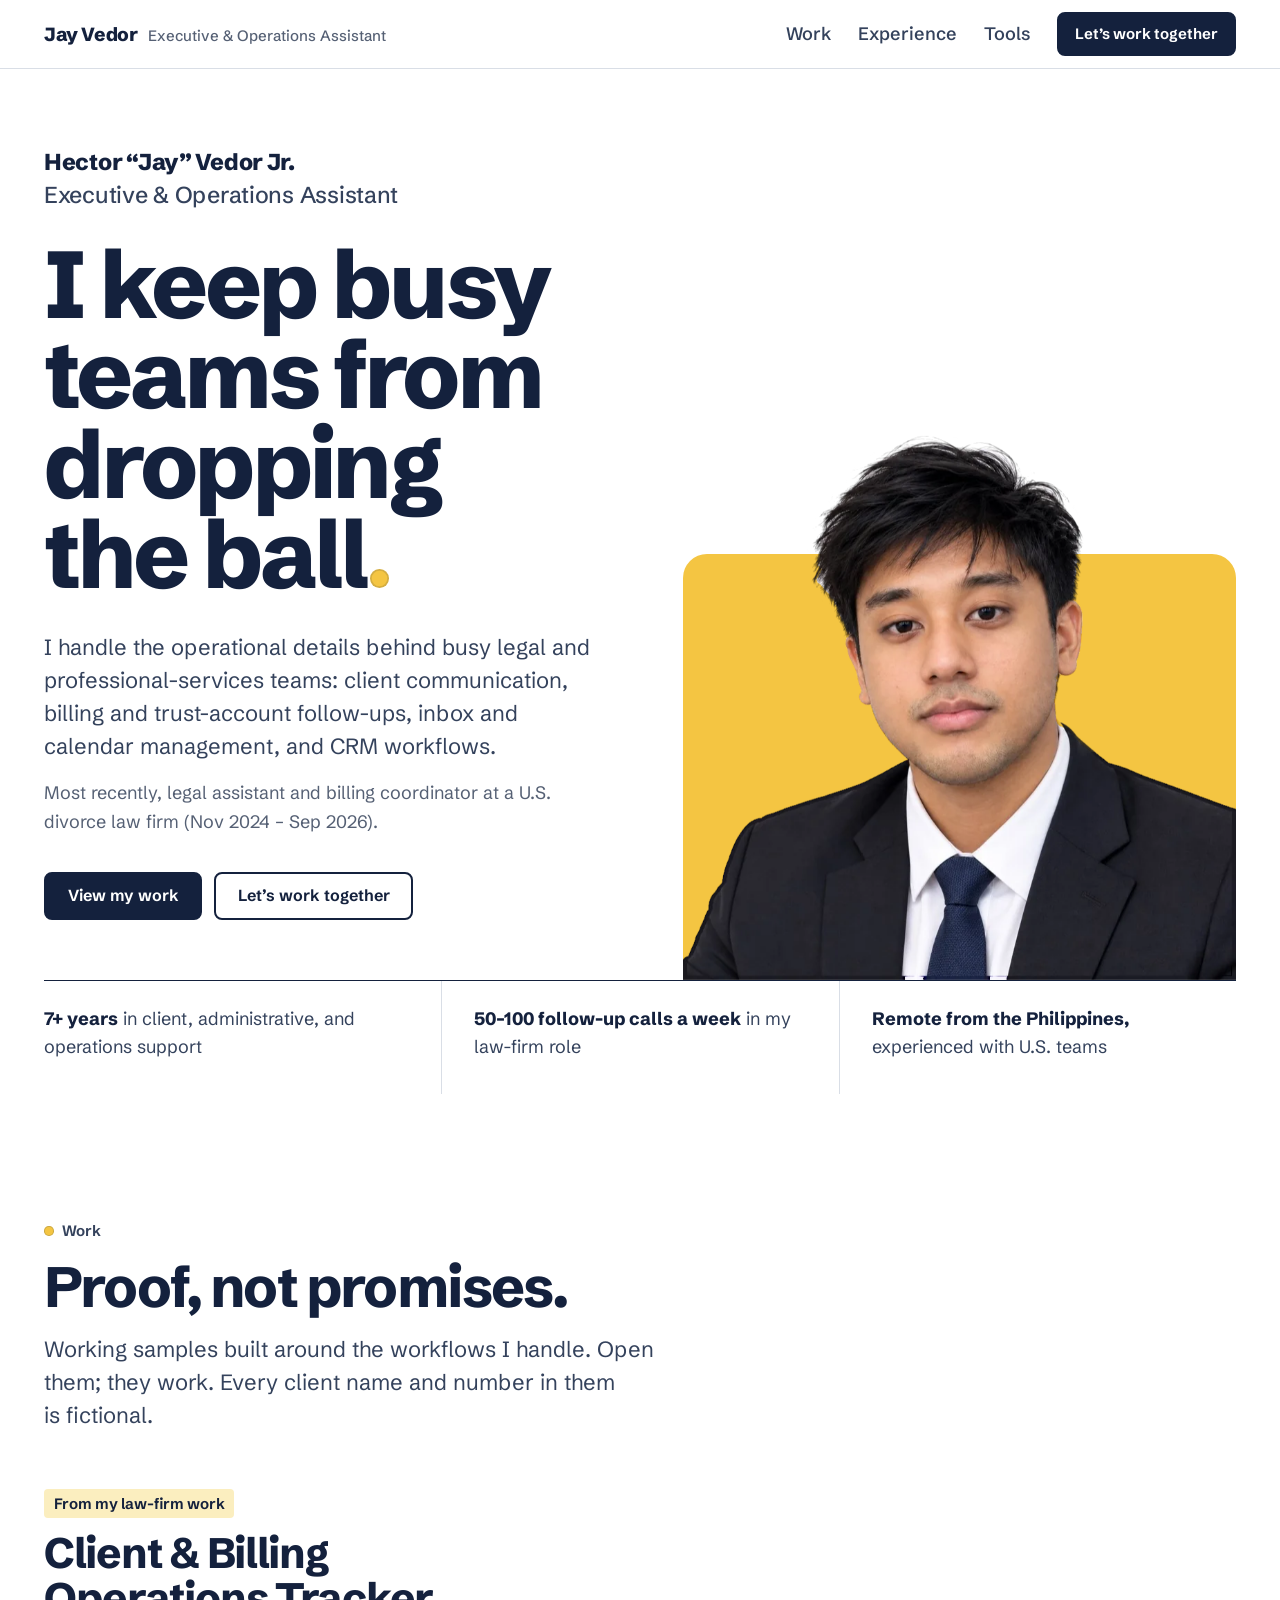
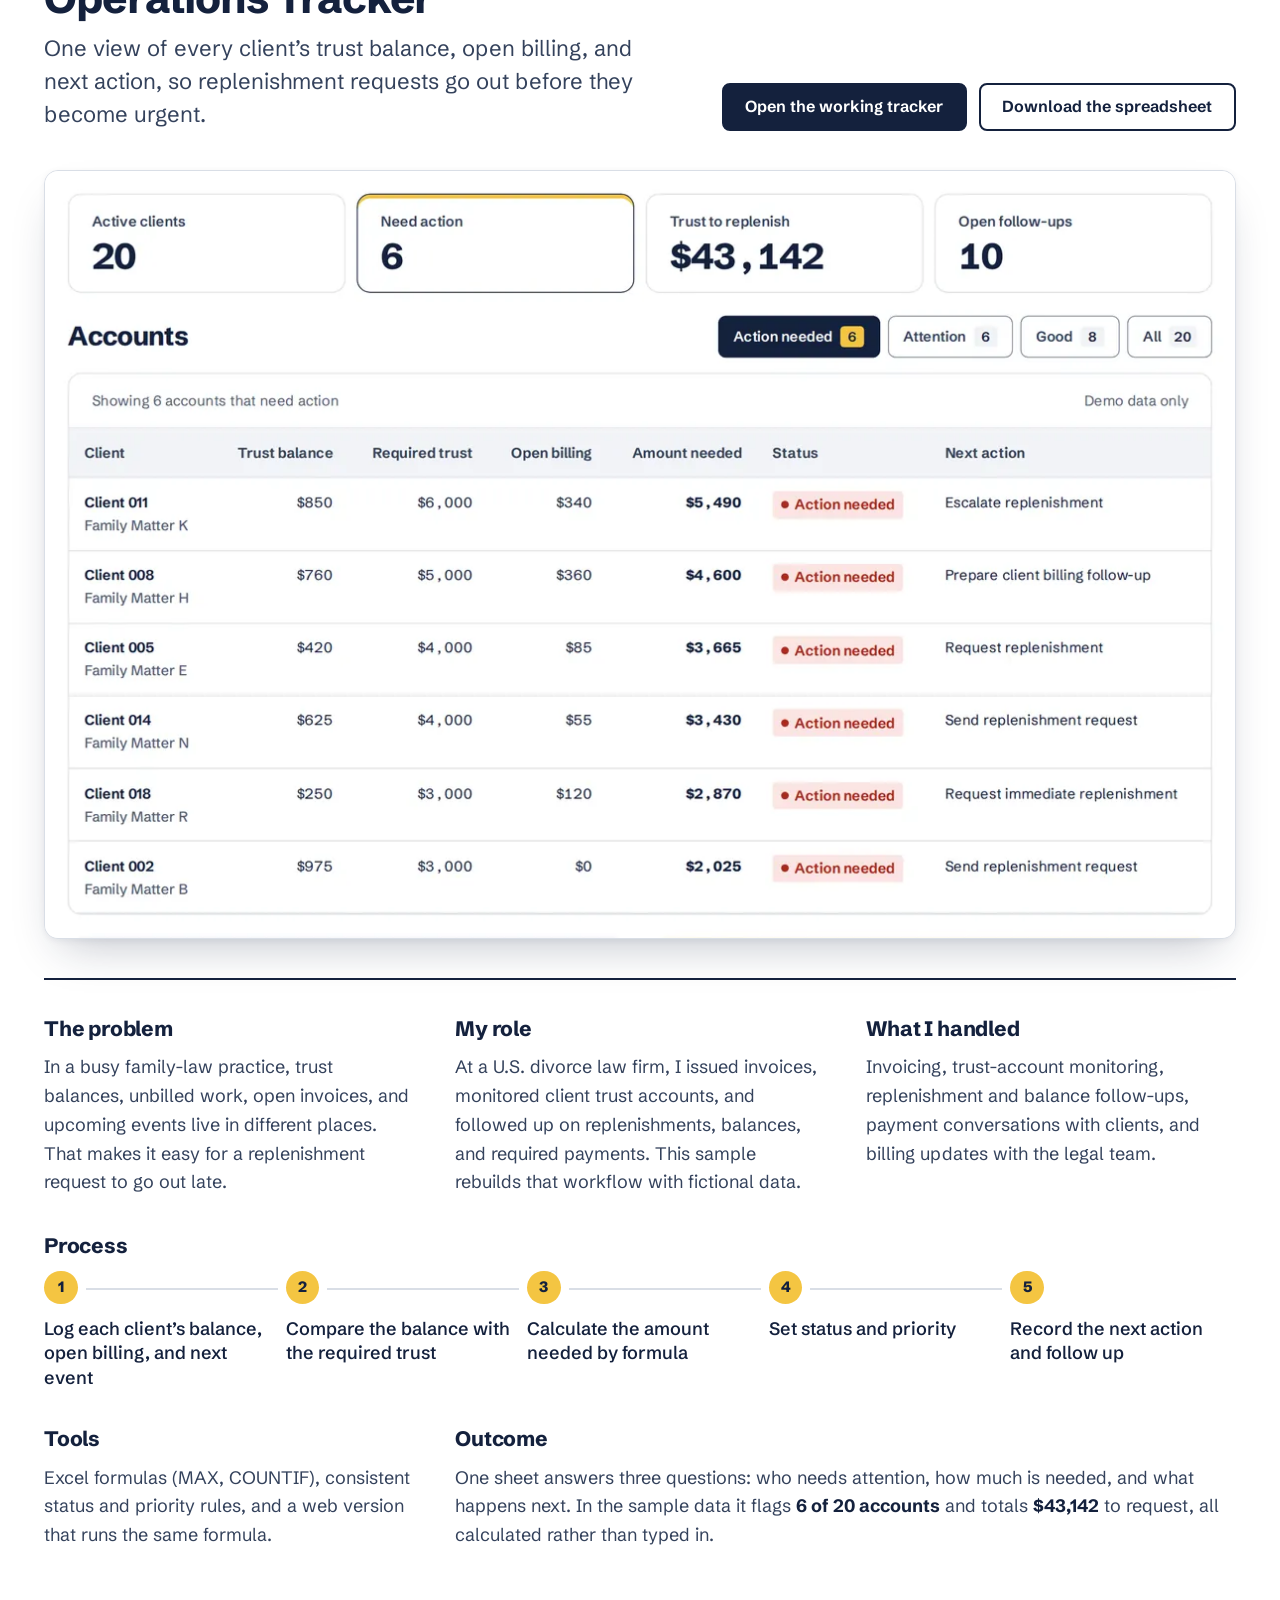
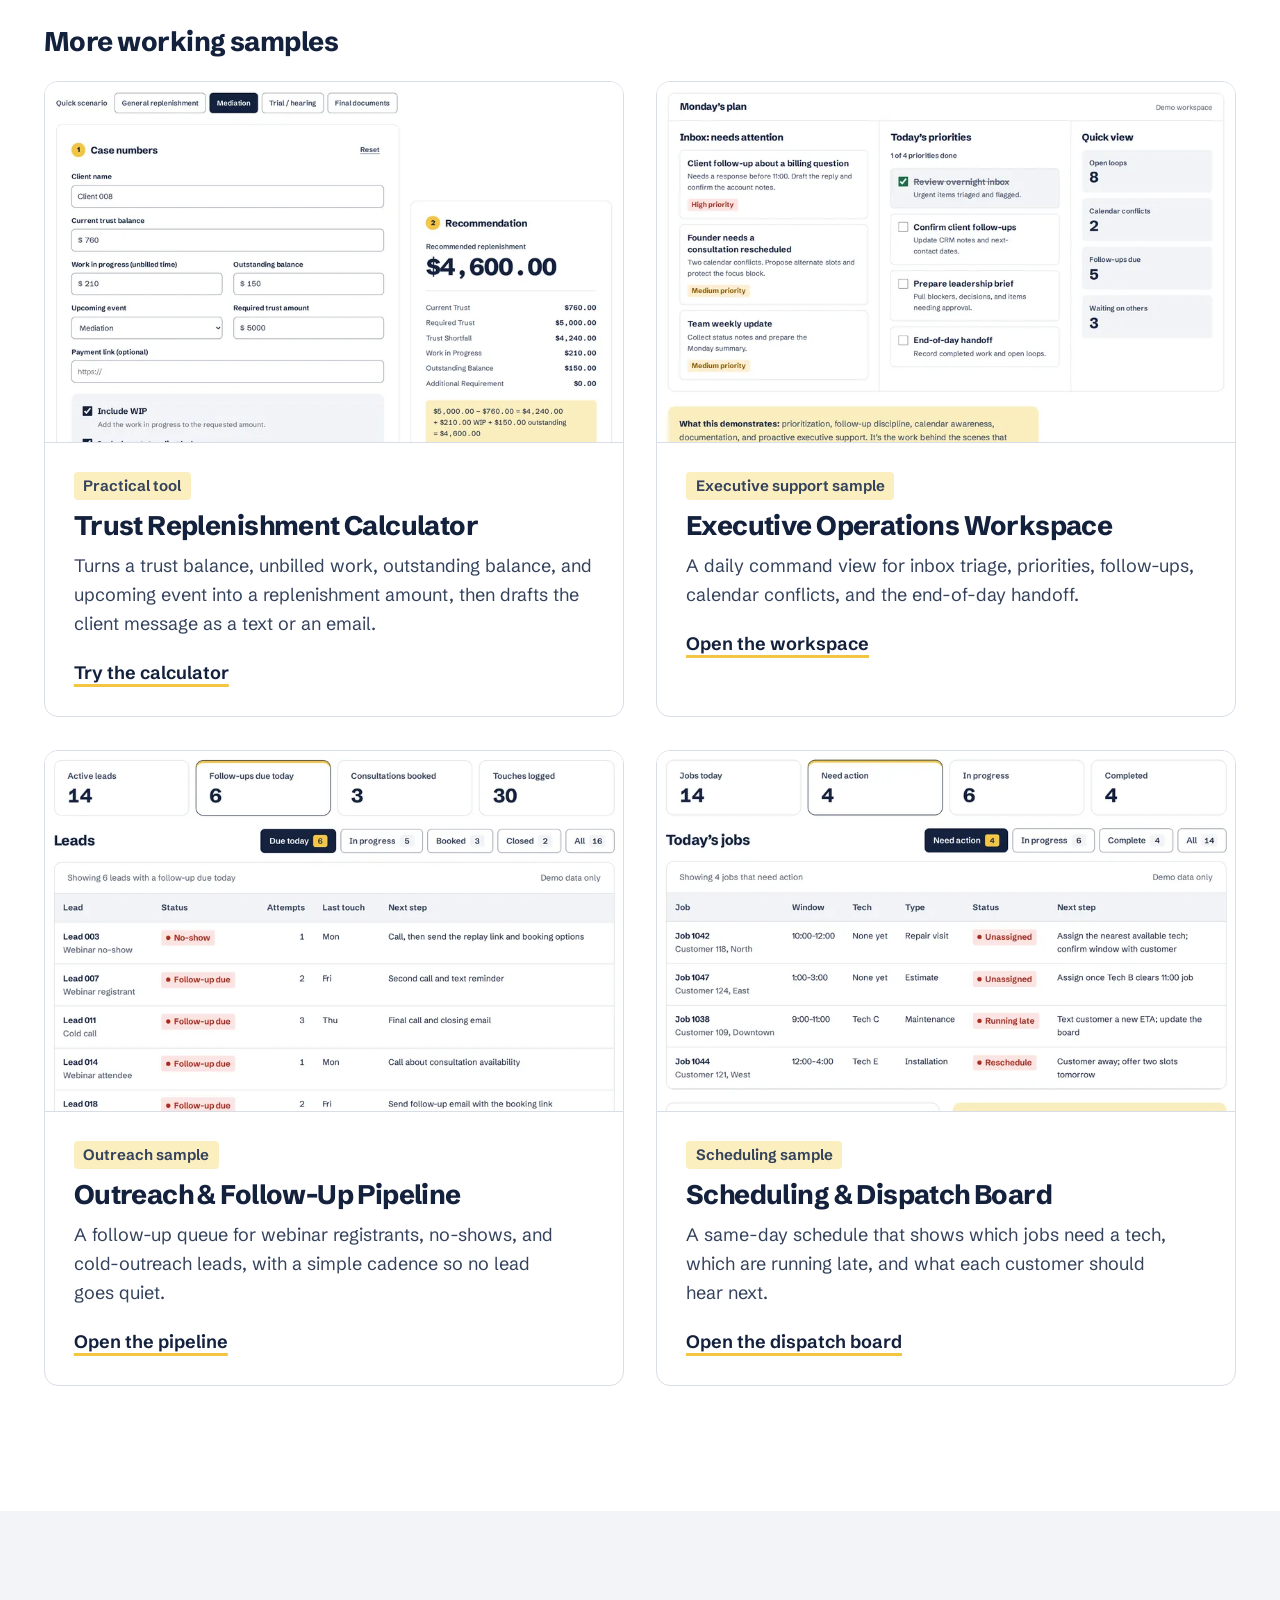
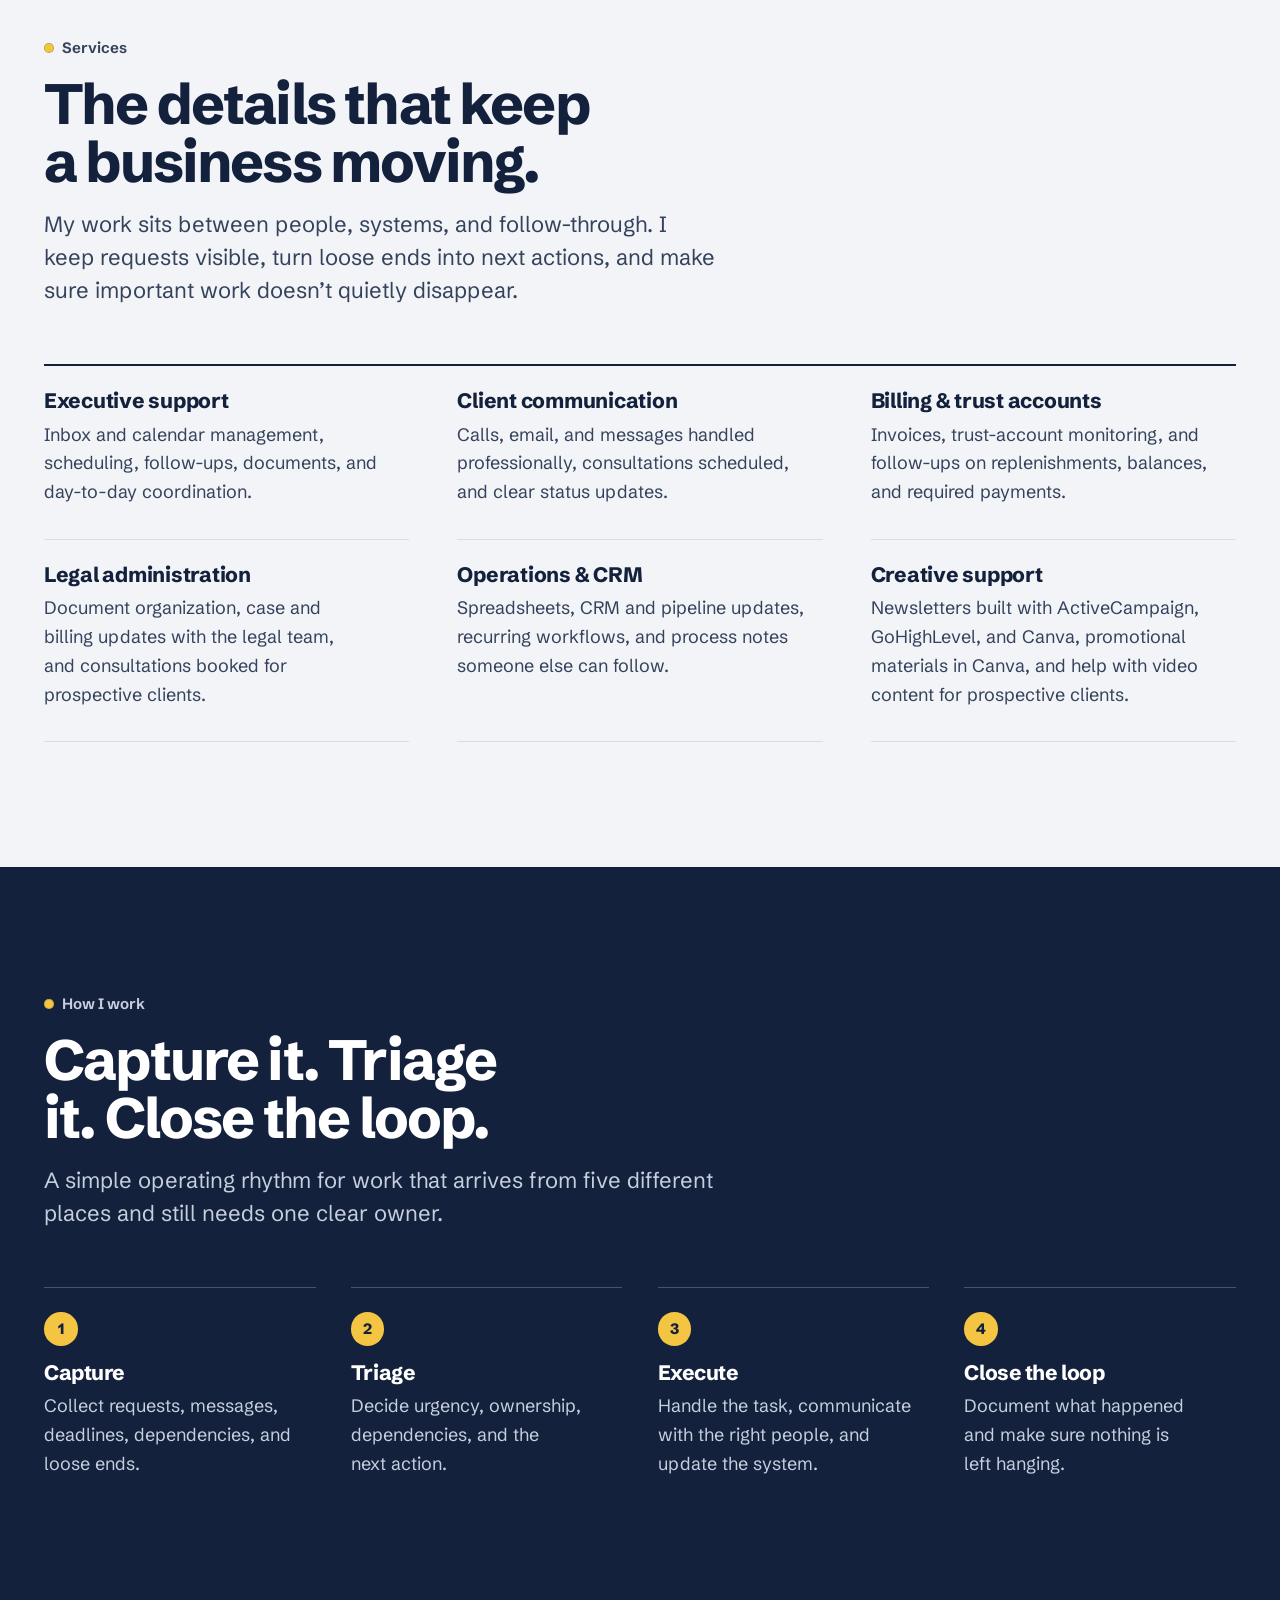
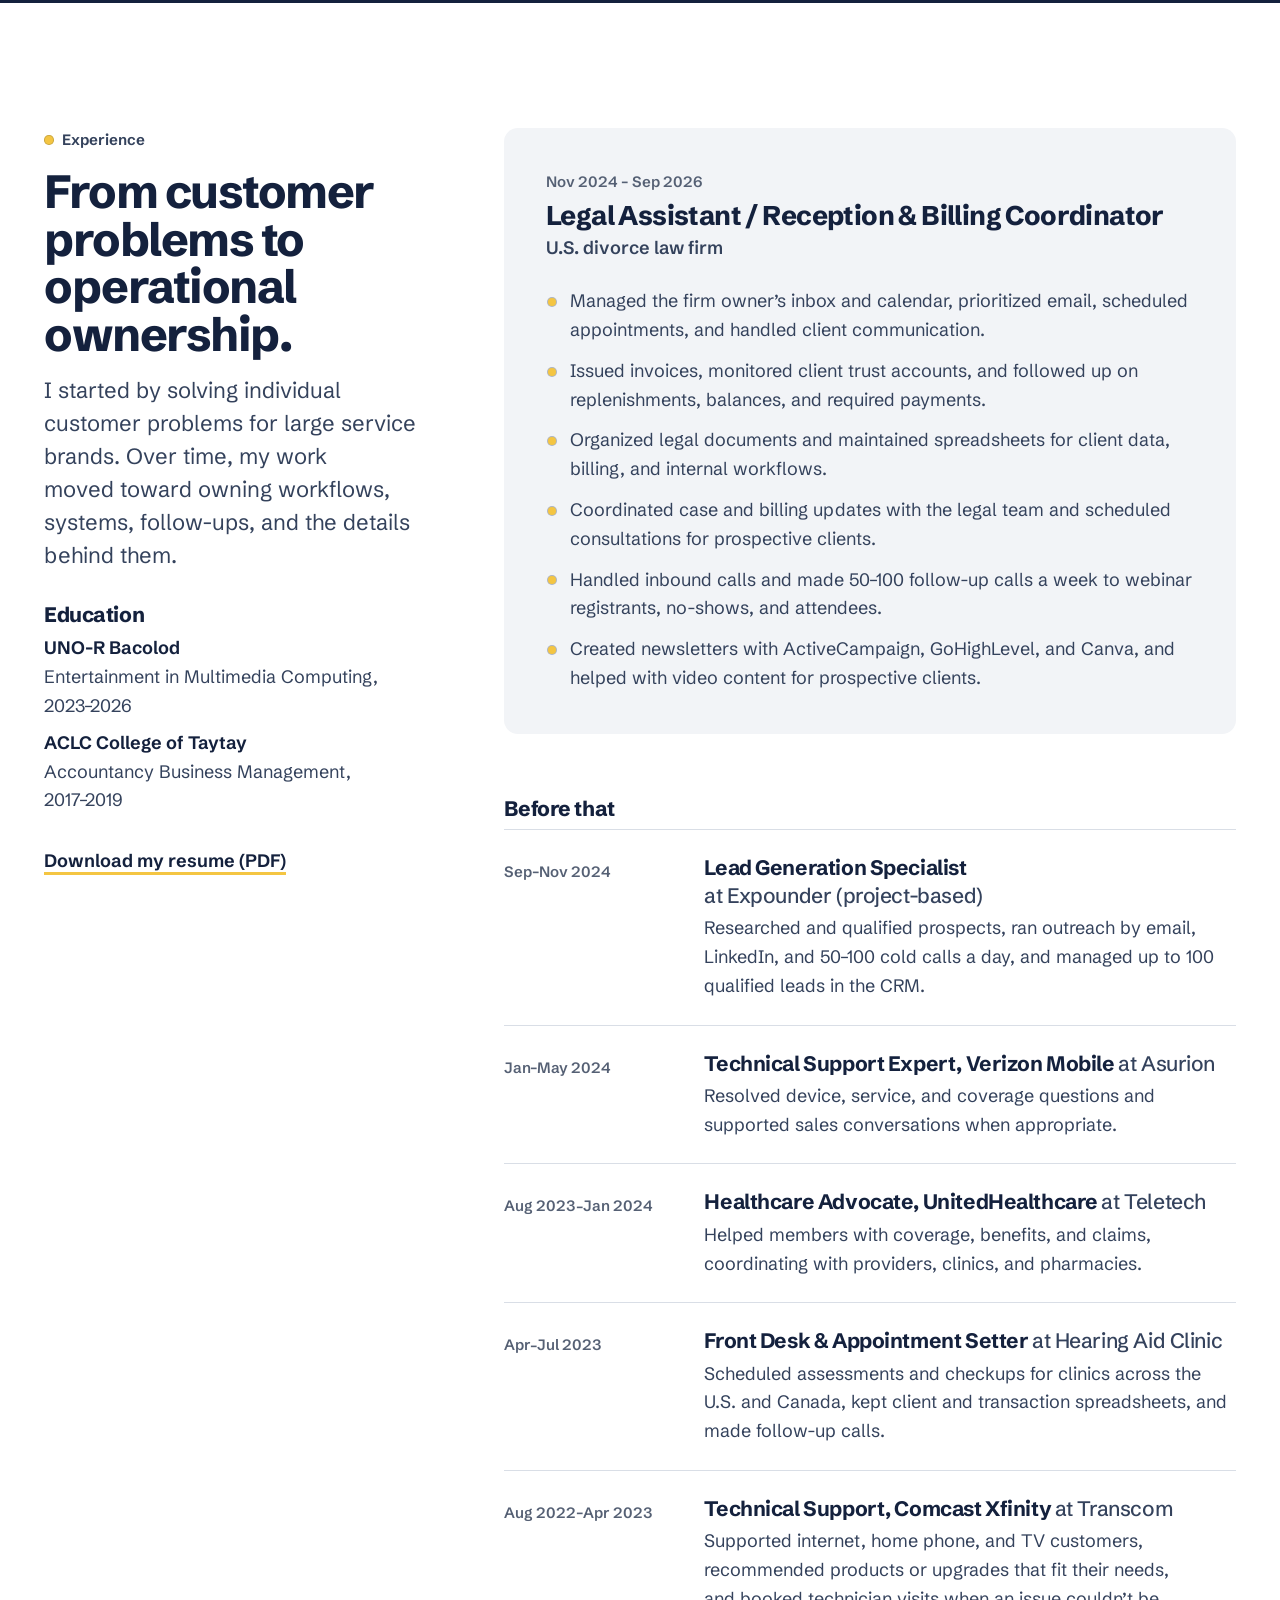
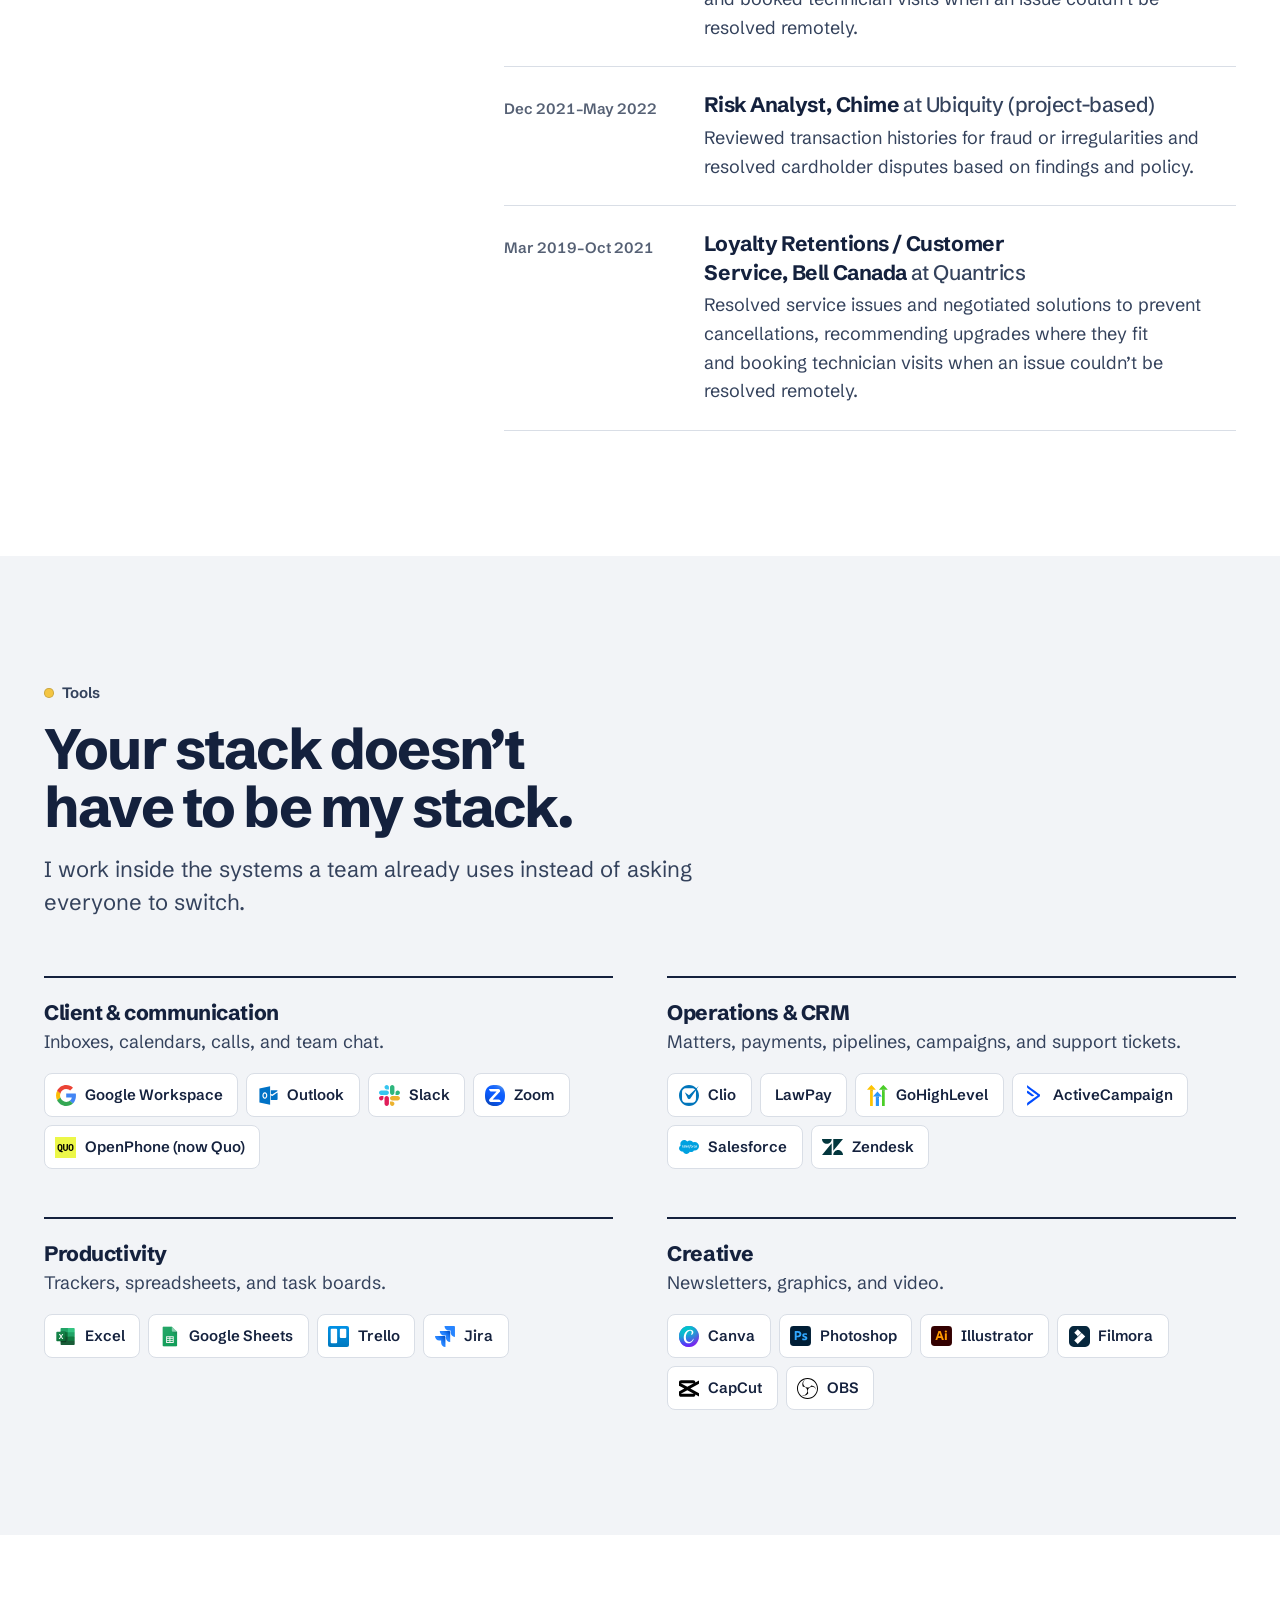
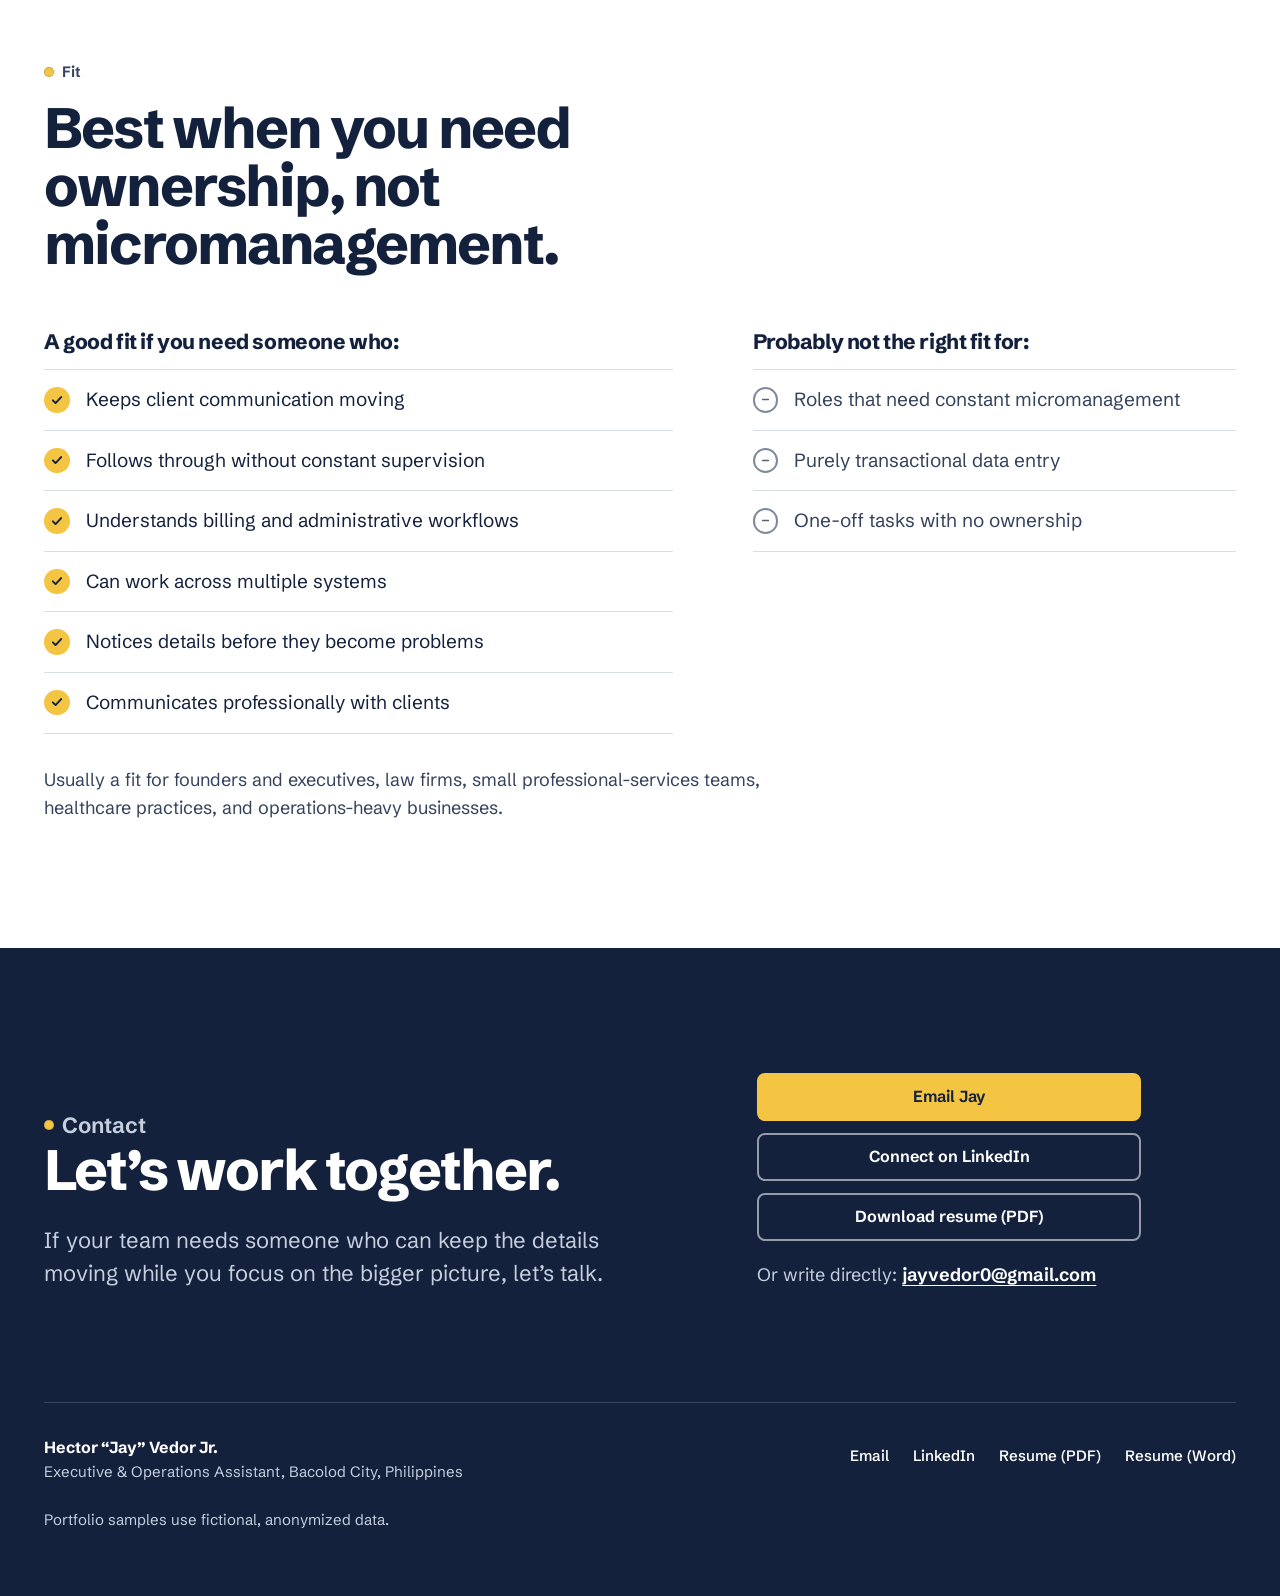
==== commit f727f490: "Add files via upload" ====
--- a/index.html
+++ b/index.html
@@ -73,7 +73,7 @@
             <span class="hero-line">I keep busy teams from dropping the <span class="nowrap">ball<span class="ball" aria-hidden="true"></span></span></span>
           </h1>
           <p class="hero-lead">I handle the operational details behind busy legal and professional-services teams: client communication, billing and trust-account follow-ups, inbox and calendar management, and CRM workflows.</p>
-          <p class="hero-recent">Most recently, legal assistant and billing coordinator at a U.S. divorce law firm <span class="nowrap">(Nov 2024 &ndash; Aug 2026).</span></p>
+          <p class="hero-recent">Most recently, legal assistant and billing coordinator at a U.S. divorce law firm <span class="nowrap">(Nov 2024 &ndash; Sep 2026).</span></p>
           <div class="hero-actions">
             <a class="btn btn-primary" href="#work">View my work</a>
             <a class="btn btn-secondary" href="#contact">Let&rsquo;s work together</a>
@@ -181,6 +181,28 @@
               <h3>Executive Operations Workspace</h3>
               <p>A daily command view for inbox triage, priorities, follow-ups, calendar conflicts, and the end-of-day handoff.</p>
               <a class="text-link" href="executive-operations.html">Open the workspace</a>
+            </div>
+          </article>
+          <article class="work-card">
+            <div class="work-card-media">
+              <img src="assets/img/work-outreach-832.webp" srcset="assets/img/work-outreach-832.webp 832w, assets/img/work-outreach-1248.webp 1248w" sizes="(min-width: 48rem) 37rem, calc(100vw - 2.5rem)" width="832" height="520" loading="lazy" decoding="async" alt="The outreach pipeline: 14 active leads, 6 follow-ups due today, and the due-today list with each lead&rsquo;s status, attempts, and next step.">
+            </div>
+            <div class="work-card-body">
+              <p class="tag">Outreach sample</p>
+              <h3>Outreach &amp; Follow-Up Pipeline</h3>
+              <p>A follow-up queue for webinar registrants, no-shows, and cold-outreach leads, with a simple cadence so no lead goes quiet.</p>
+              <a class="text-link" href="outreach-pipeline.html">Open the pipeline</a>
+            </div>
+          </article>
+          <article class="work-card">
+            <div class="work-card-media">
+              <img src="assets/img/work-dispatch-832.webp" srcset="assets/img/work-dispatch-832.webp 832w, assets/img/work-dispatch-1248.webp 1248w" sizes="(min-width: 48rem) 37rem, calc(100vw - 2.5rem)" width="832" height="520" loading="lazy" decoding="async" alt="The dispatch board: 14 jobs today, 4 needing action, and the list of unassigned, late, and reschedule jobs with each job&rsquo;s window and next step.">
+            </div>
+            <div class="work-card-body">
+              <p class="tag">Scheduling sample</p>
+              <h3>Scheduling &amp; Dispatch Board</h3>
+              <p>A same-day schedule that shows which jobs need a tech, which are running late, and what each customer should hear next.</p>
+              <a class="text-link" href="dispatch-board.html">Open the dispatch board</a>
             </div>
           </article>
         </div>
@@ -245,7 +267,7 @@
 
       <div>
         <article class="role-featured" data-reveal aria-labelledby="role-law">
-          <p class="role-when"><time datetime="2024-11">Nov 2024</time> &ndash; <time datetime="2026-08">Aug 2026</time></p>
+          <p class="role-when"><time datetime="2024-11">Nov 2024</time> &ndash; <time datetime="2026-09">Sep 2026</time></p>
           <h3 id="role-law">Legal Assistant / Reception &amp; Billing Coordinator</h3>
           <p class="role-org">U.S. divorce law firm</p>
           <ul class="role-points">
@@ -278,7 +300,7 @@
           </li>
           <li>
             <p class="when"><time datetime="2022-08">Aug 2022</time>&ndash;<time datetime="2023-04">Apr 2023</time></p>
-            <div><h4>Technical Support, Comcast Xfinity <span class="org">at Transcom</span></h4><p>Supported internet, home phone, and TV customers and recommended products or upgrades that fit their needs.</p></div>
+            <div><h4>Technical Support, Comcast Xfinity <span class="org">at Transcom</span></h4><p>Supported internet, home phone, and TV customers, recommended products or upgrades that fit their needs, and booked technician visits when an issue couldn&rsquo;t be resolved remotely.</p></div>
           </li>
           <li>
             <p class="when"><time datetime="2021-12">Dec 2021</time>&ndash;<time datetime="2022-05">May 2022</time></p>
@@ -286,7 +308,7 @@
           </li>
           <li>
             <p class="when"><time datetime="2019-03">Mar 2019</time>&ndash;<time datetime="2021-10">Oct 2021</time></p>
-            <div><h4>Loyalty Retentions / Customer Service, Bell Canada <span class="org">at Quantrics</span></h4><p>Resolved service issues and negotiated solutions to prevent cancellations, recommending upgrades where they fit.</p></div>
+            <div><h4>Loyalty Retentions / Customer Service, Bell Canada <span class="org">at Quantrics</span></h4><p>Resolved service issues and negotiated solutions to prevent cancellations, recommending upgrades where they fit and booking technician visits when an issue couldn&rsquo;t be resolved remotely.</p></div>
           </li>
         </ol>
       </div>
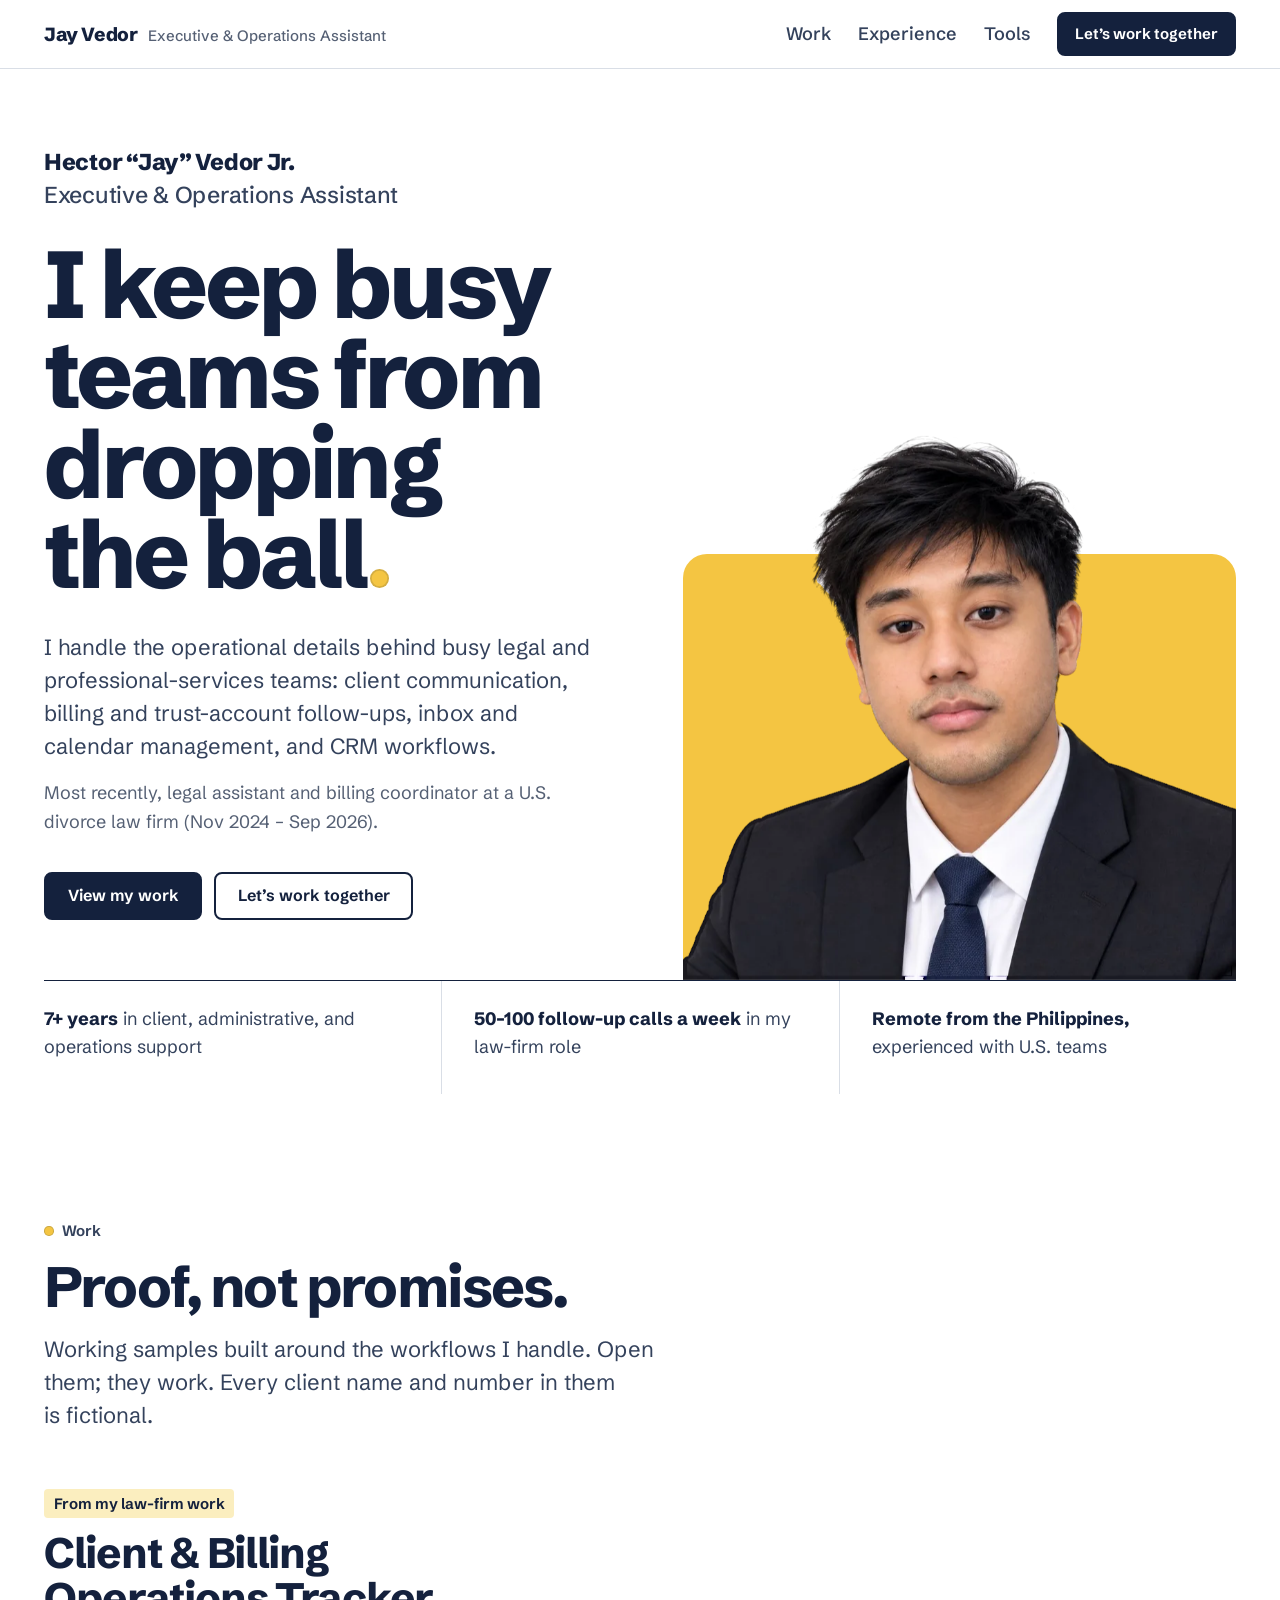
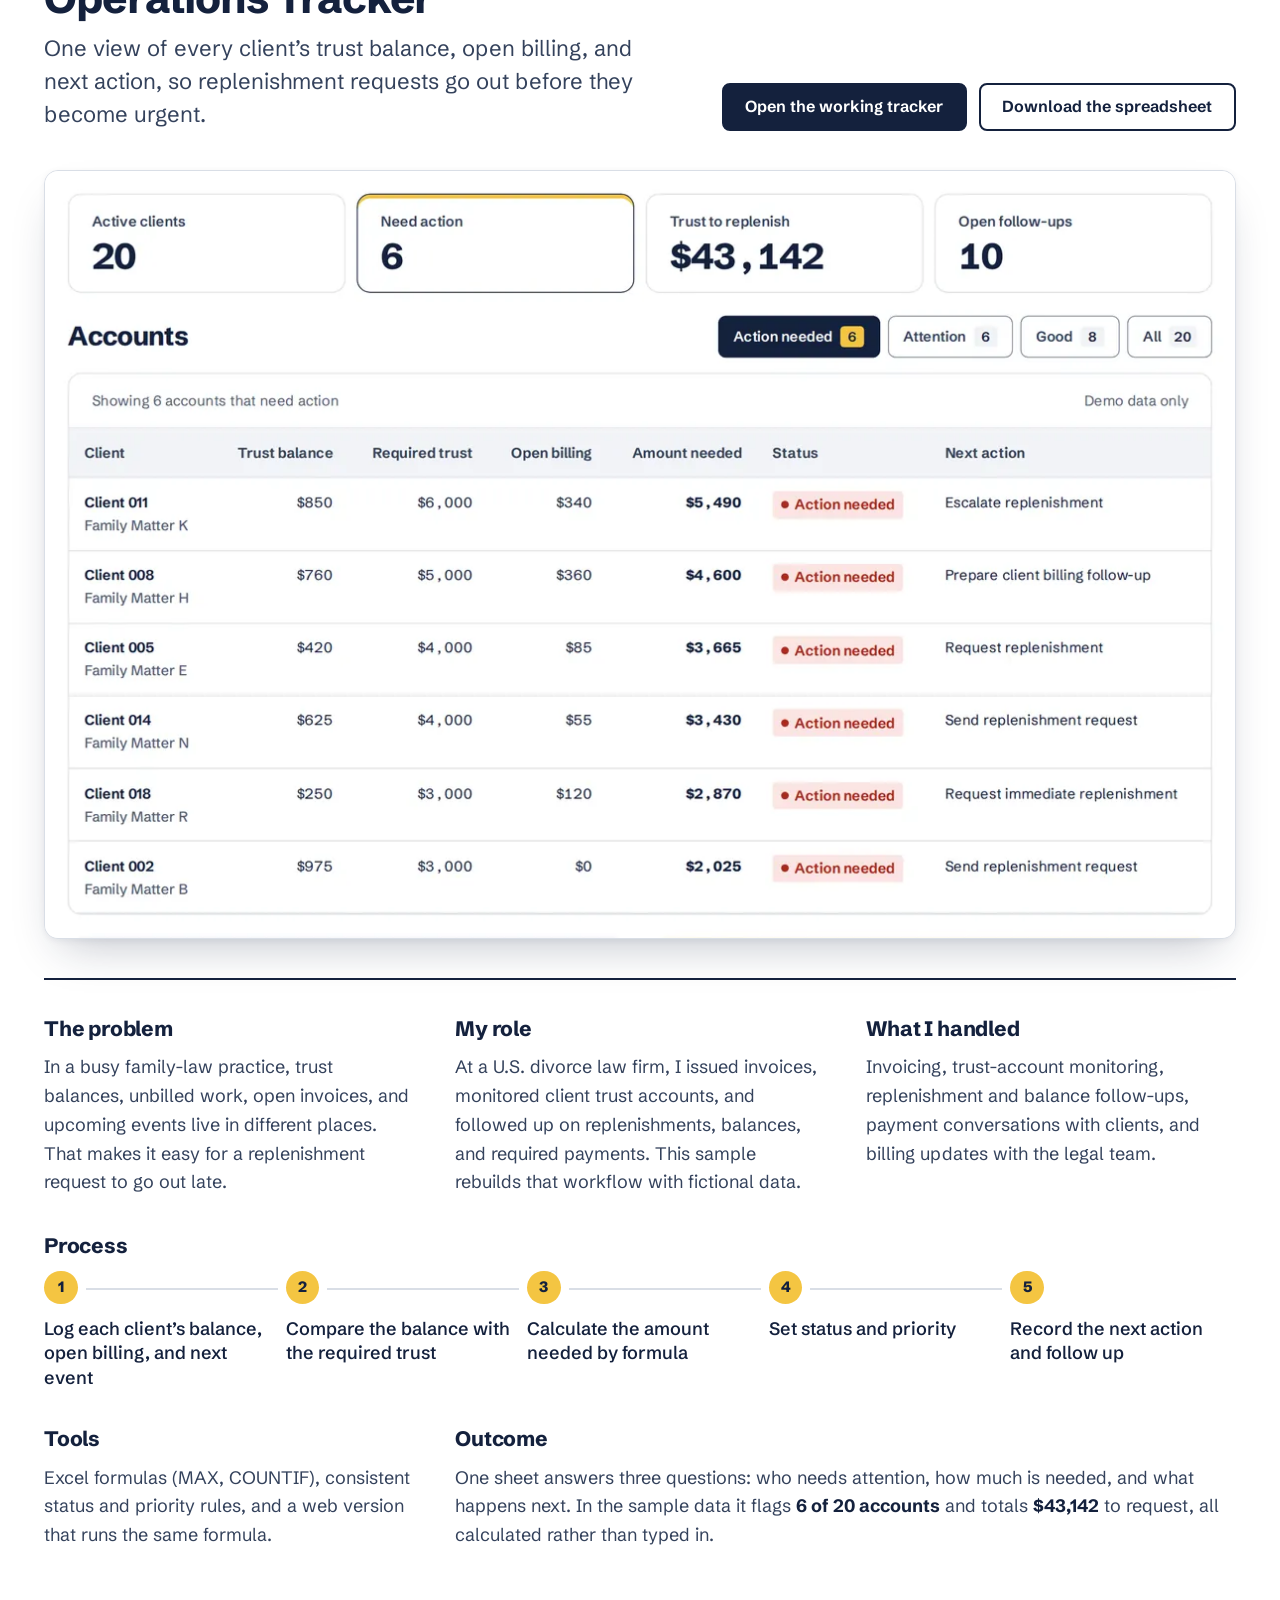
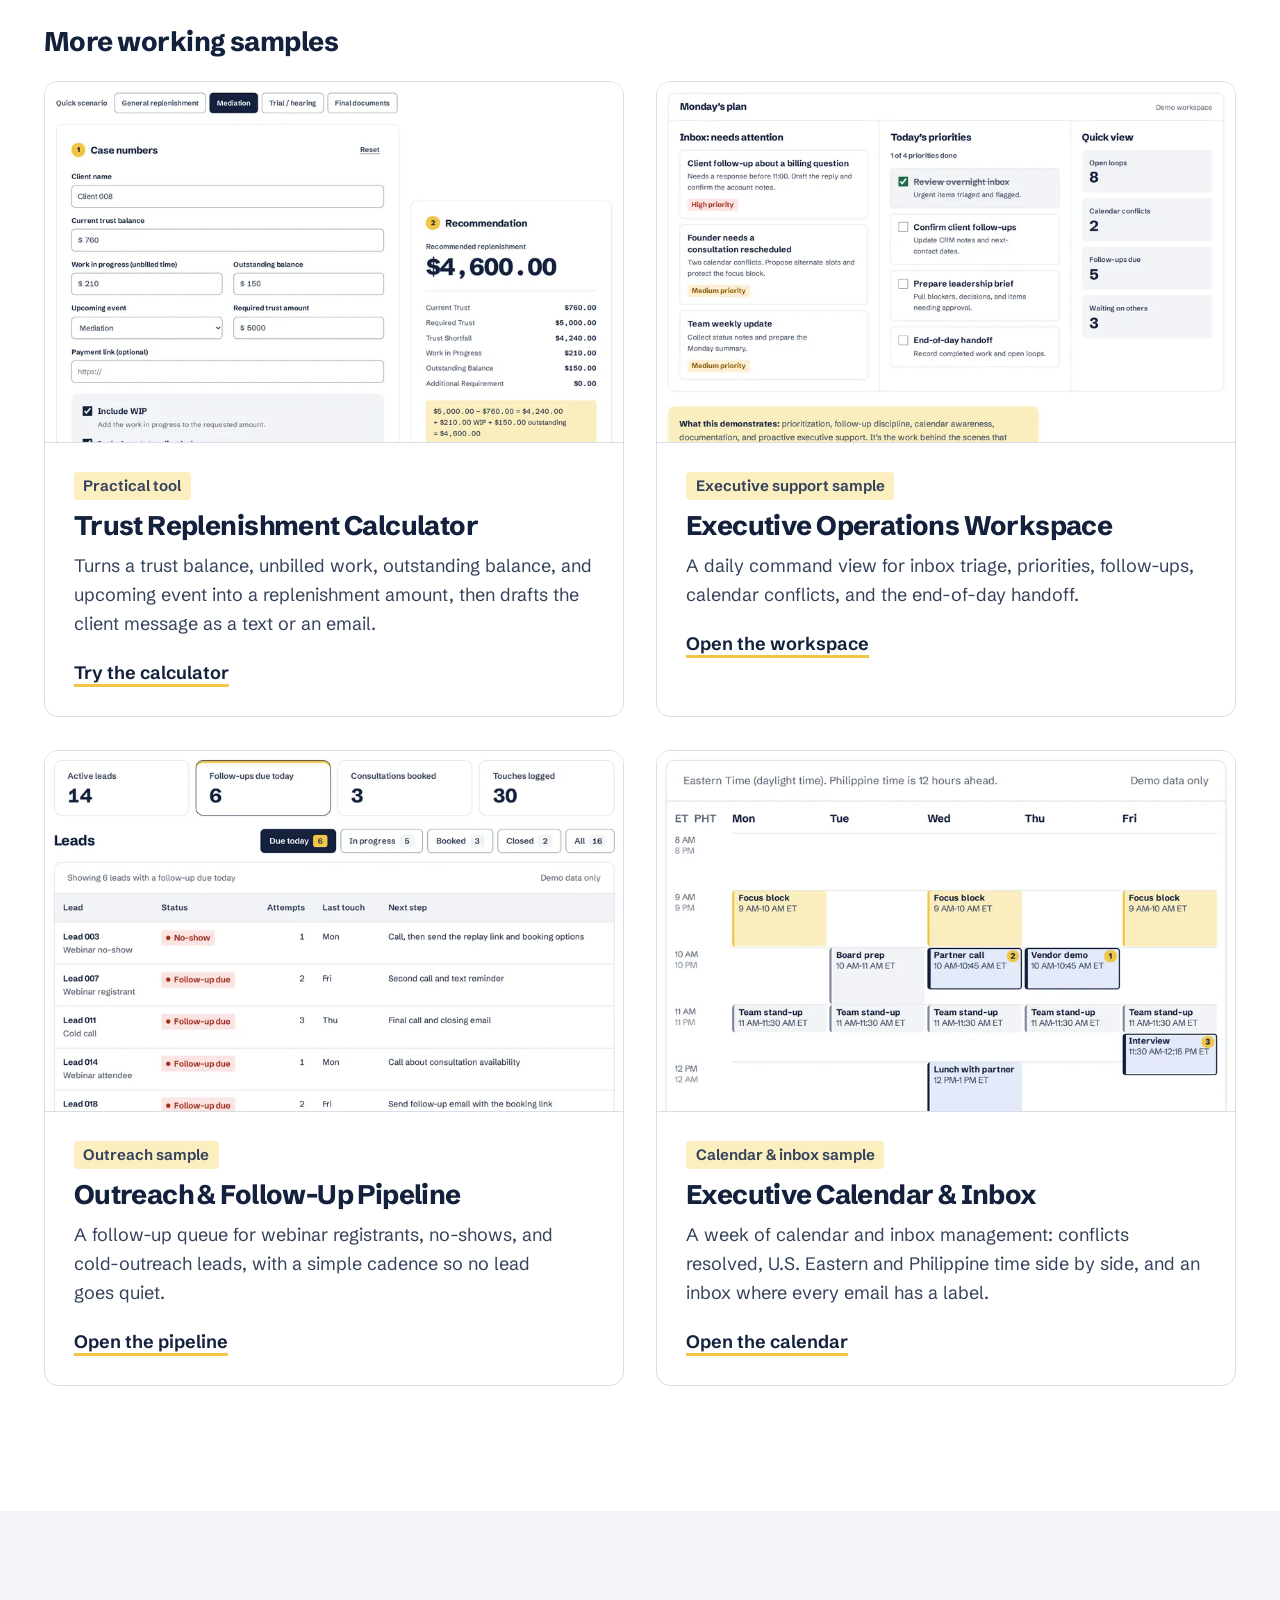
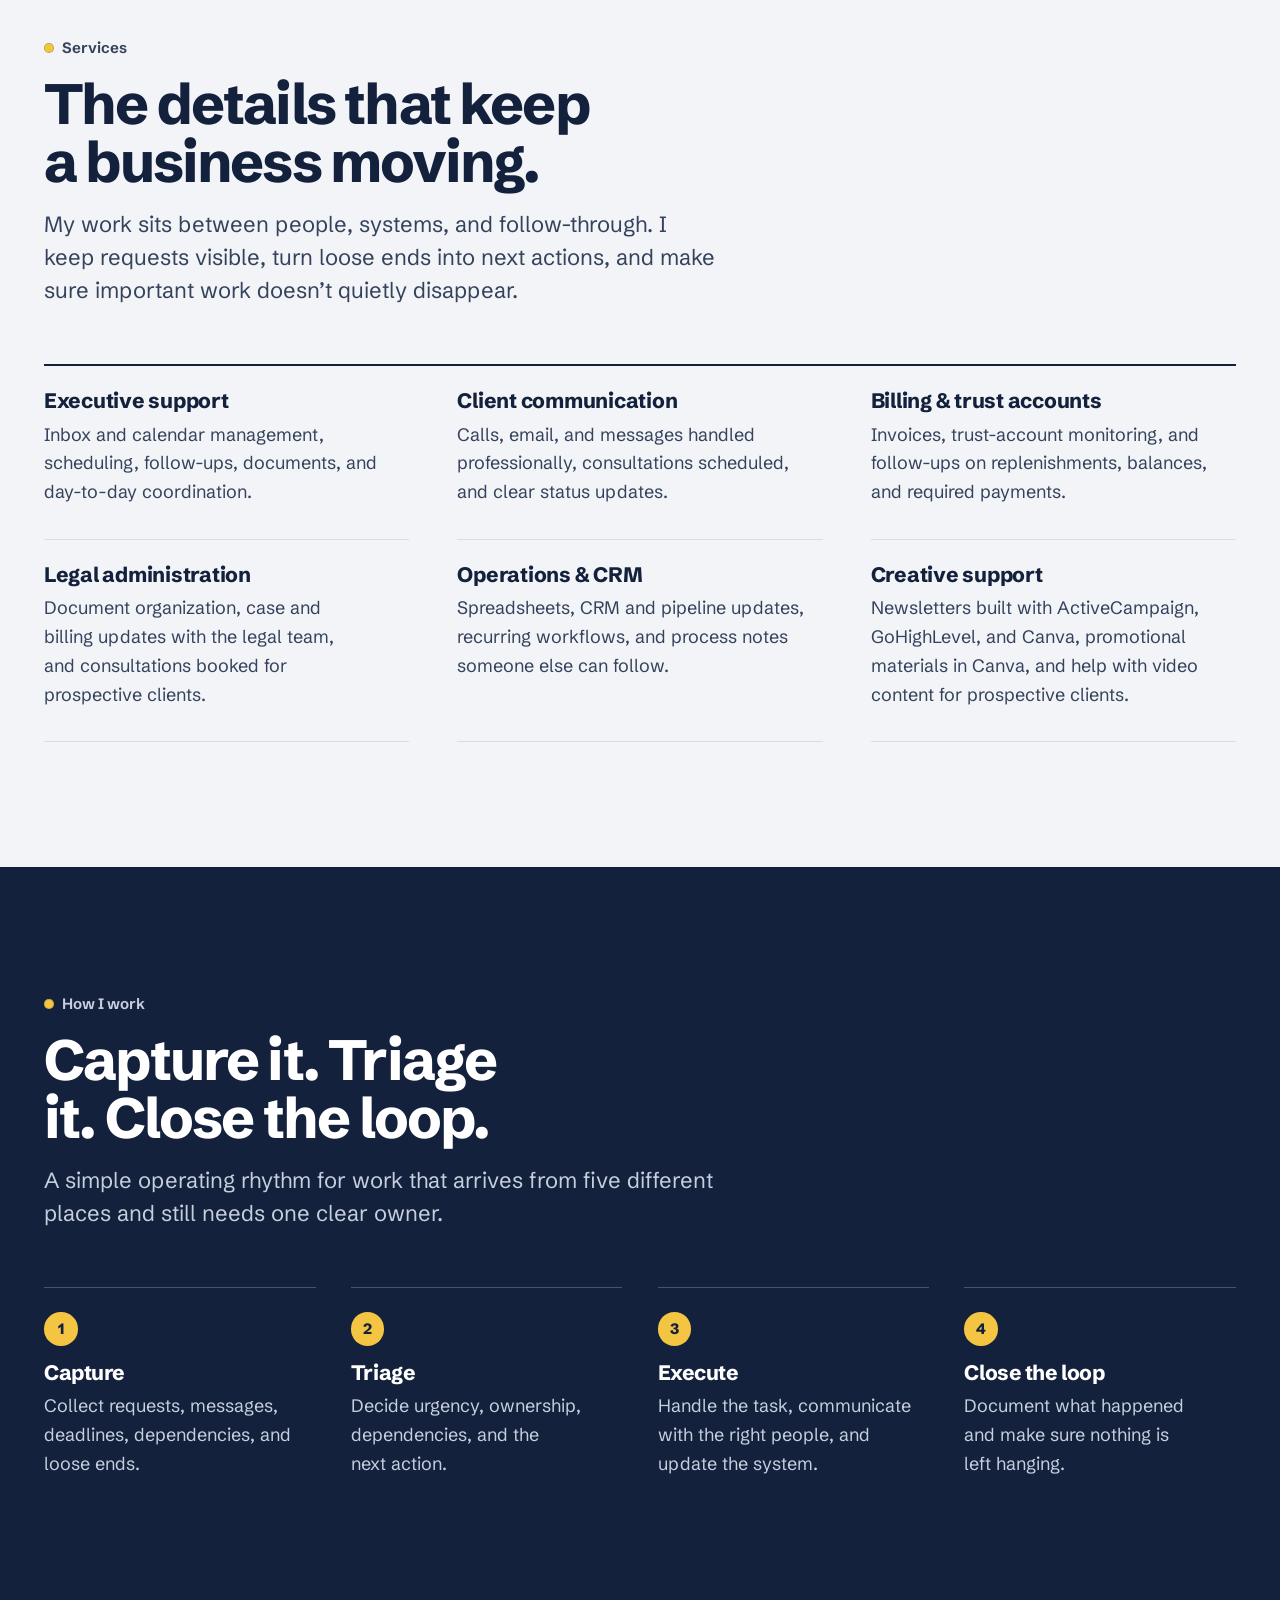
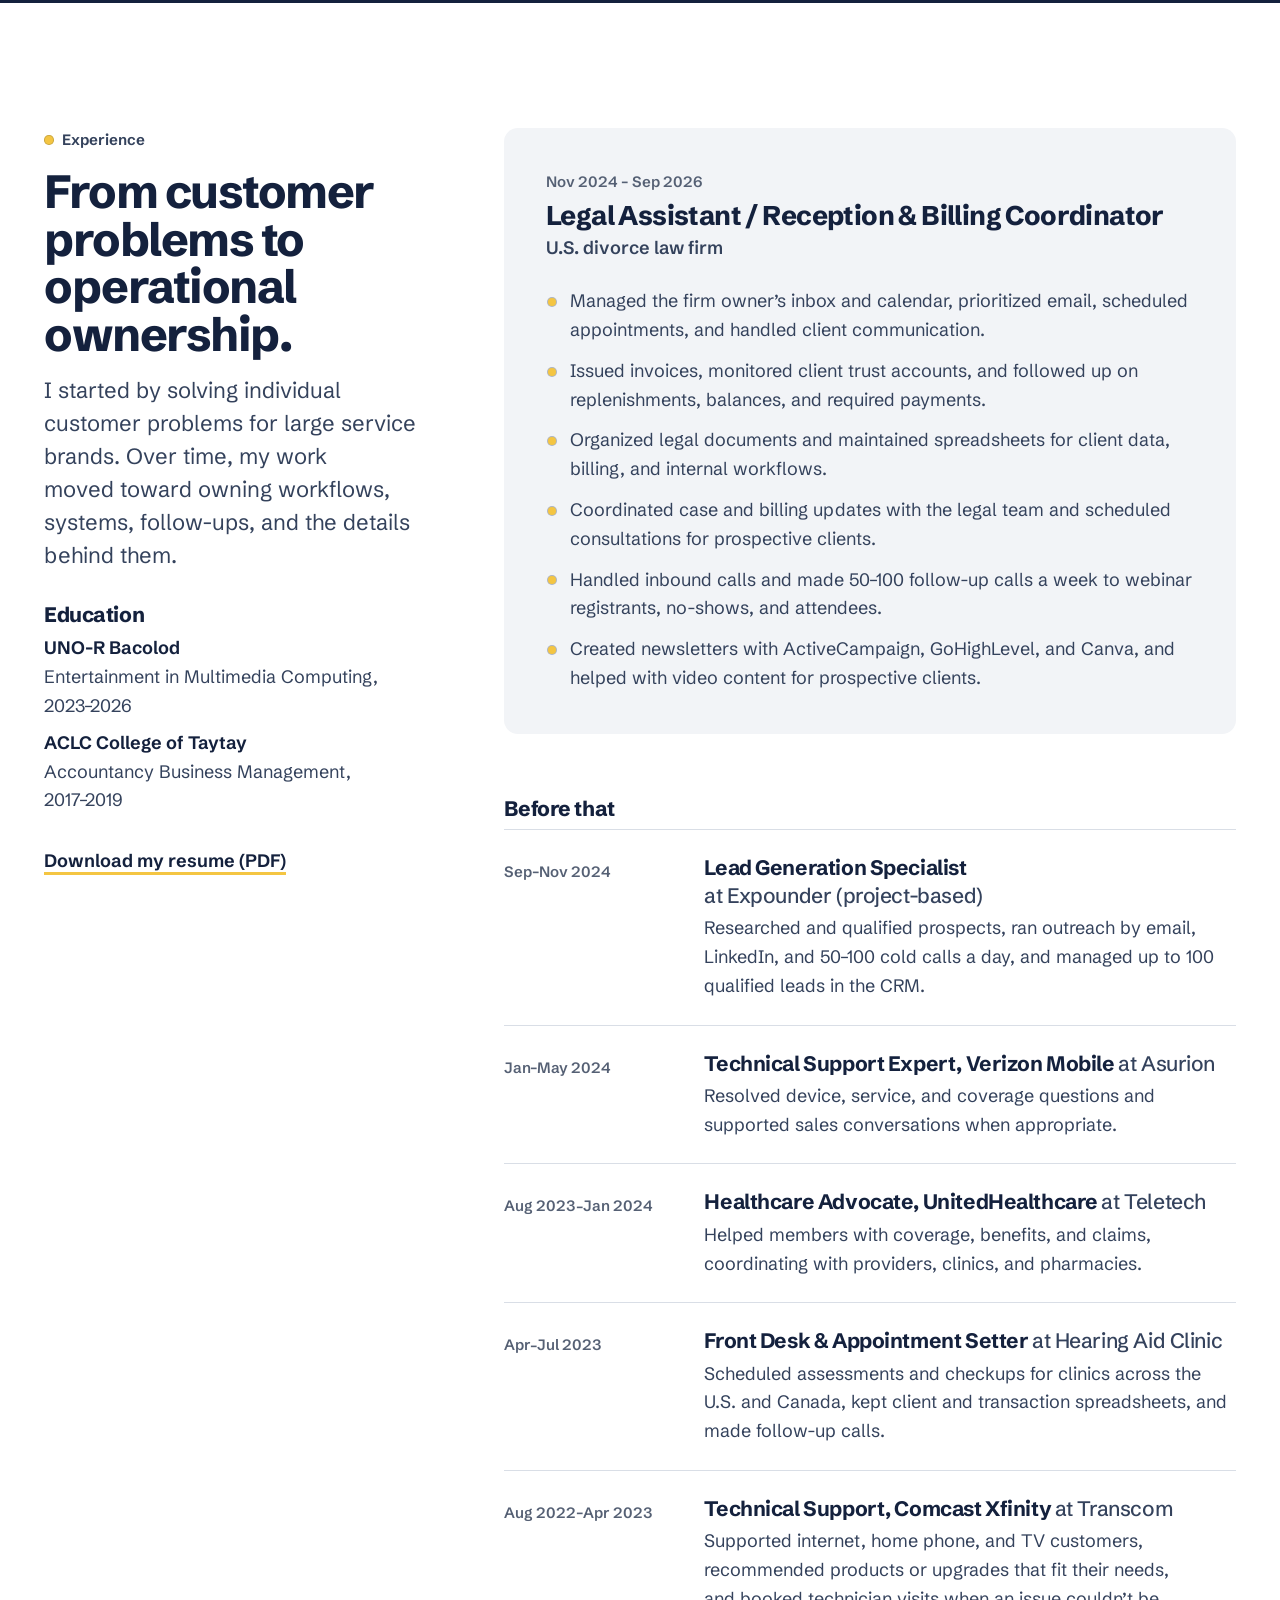
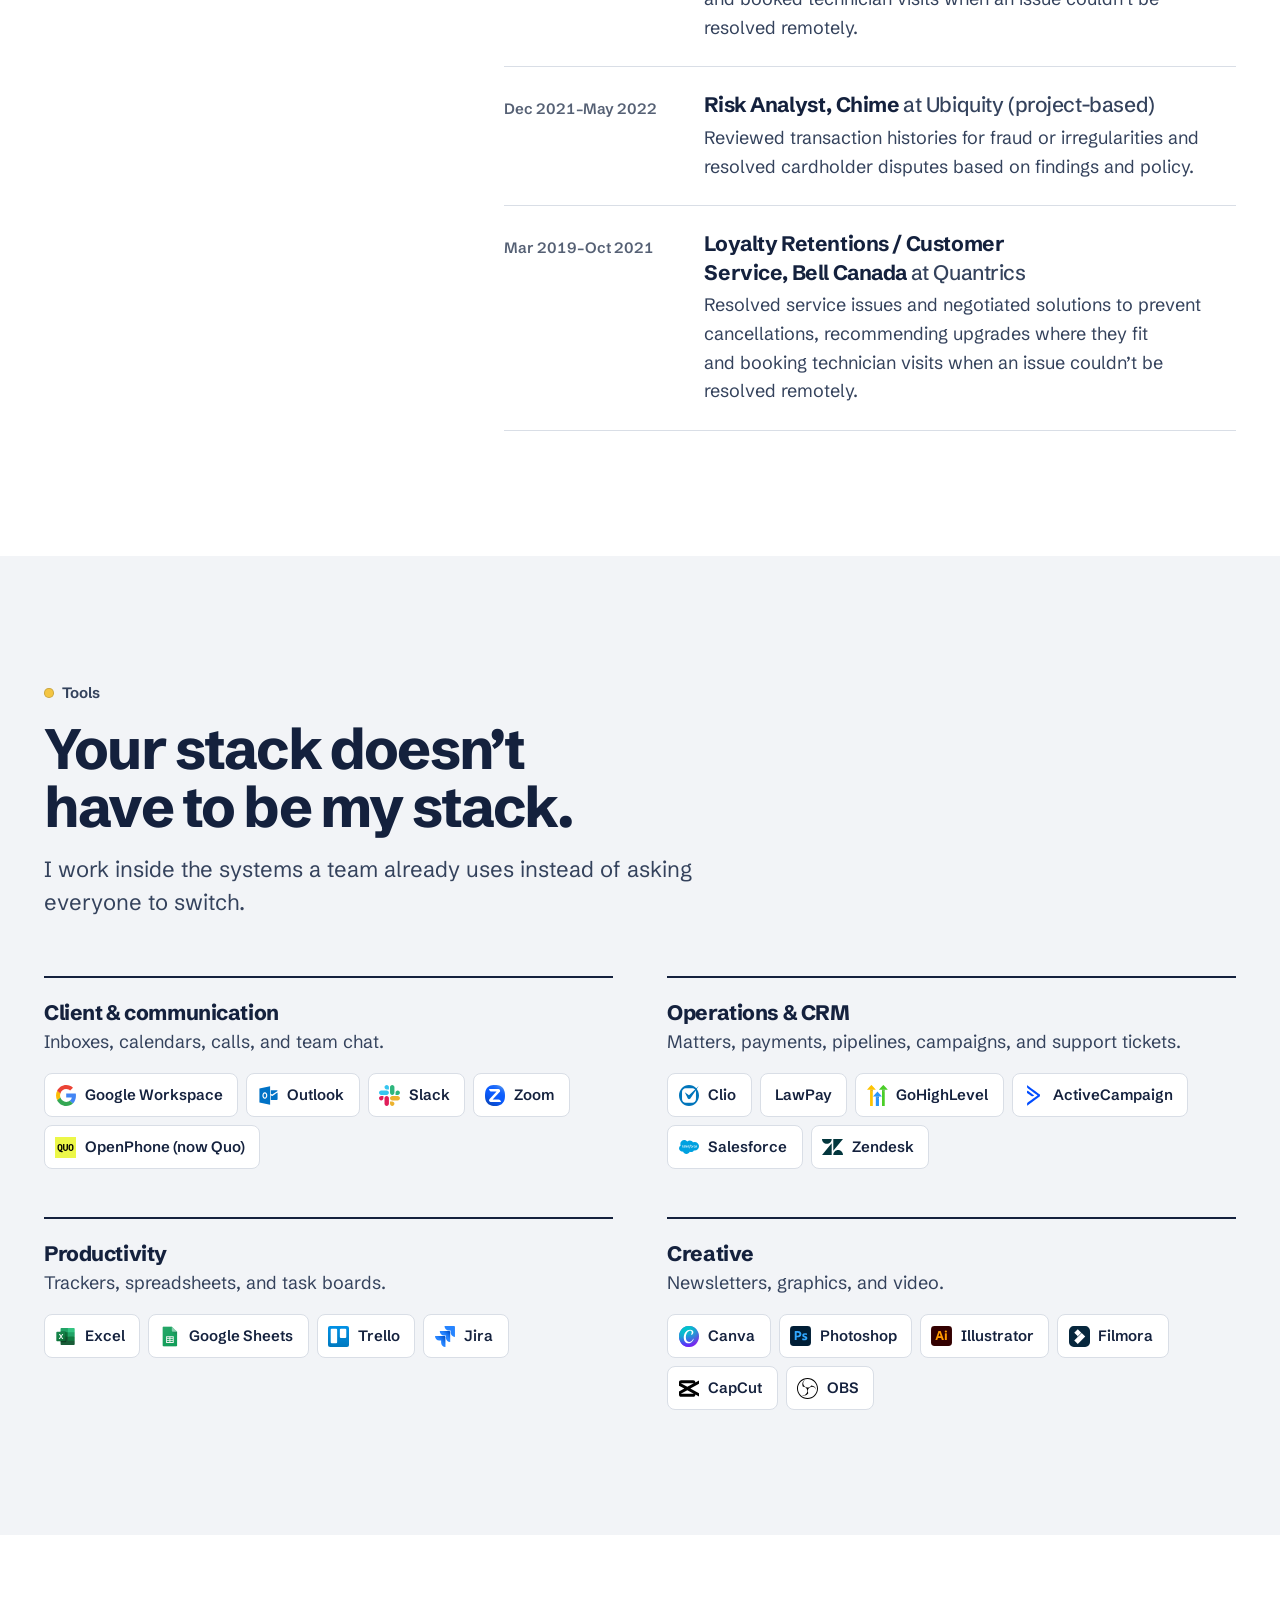
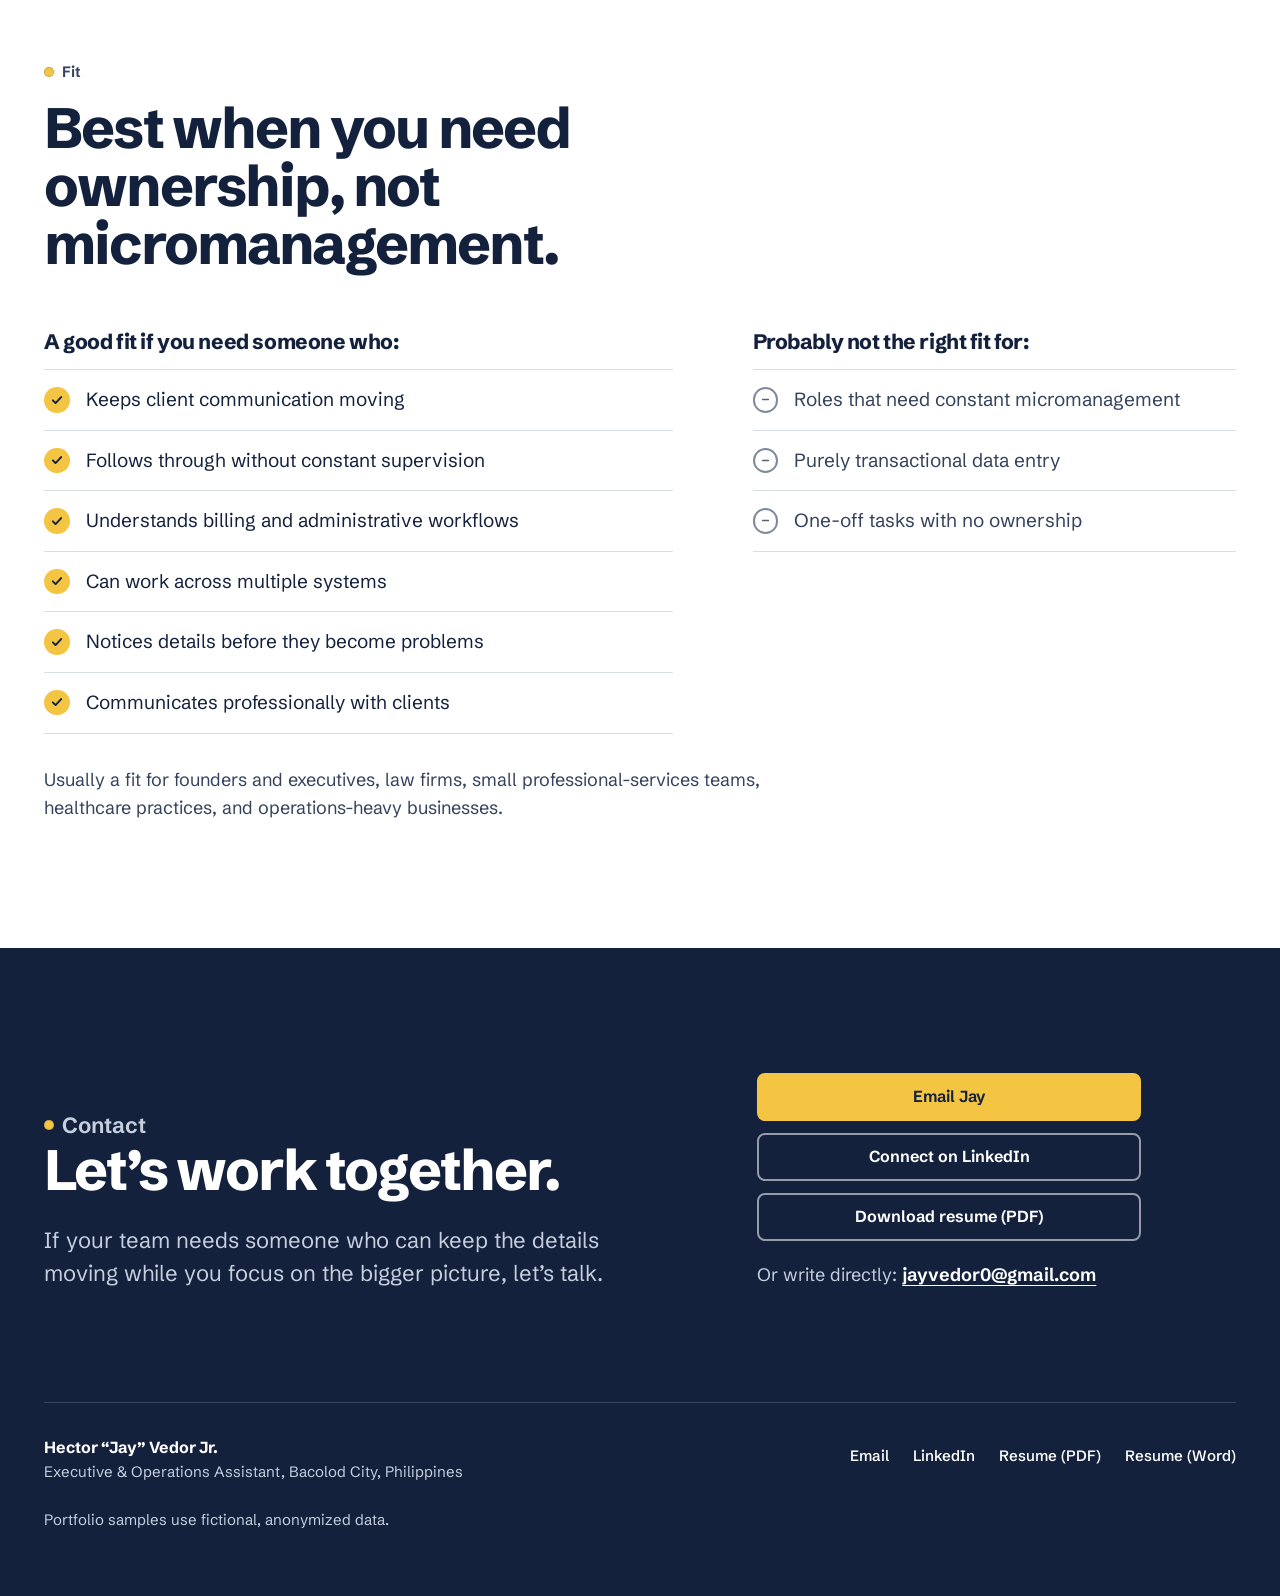
==== commit ab2a1d01: "Add files via upload" ====
--- a/index.html
+++ b/index.html
@@ -196,13 +196,13 @@
           </article>
           <article class="work-card">
             <div class="work-card-media">
-              <img src="assets/img/work-dispatch-832.webp" srcset="assets/img/work-dispatch-832.webp 832w, assets/img/work-dispatch-1248.webp 1248w" sizes="(min-width: 48rem) 37rem, calc(100vw - 2.5rem)" width="832" height="520" loading="lazy" decoding="async" alt="The dispatch board: 14 jobs today, 4 needing action, and the list of unassigned, late, and reschedule jobs with each job&rsquo;s window and next step.">
+              <img src="assets/img/work-calendar-832.webp" srcset="assets/img/work-calendar-832.webp 832w, assets/img/work-calendar-1248.webp 1248w" sizes="(min-width: 48rem) 37rem, calc(100vw - 2.5rem)" width="832" height="520" loading="lazy" decoding="async" alt="The executive calendar: a Monday-to-Friday week in Eastern and Philippine time, with focus blocks, meetings, and three resolved scheduling conflicts marked.">
             </div>
             <div class="work-card-body">
-              <p class="tag">Scheduling sample</p>
-              <h3>Scheduling &amp; Dispatch Board</h3>
-              <p>A same-day schedule that shows which jobs need a tech, which are running late, and what each customer should hear next.</p>
-              <a class="text-link" href="dispatch-board.html">Open the dispatch board</a>
+              <p class="tag">Calendar &amp; inbox sample</p>
+              <h3>Executive Calendar &amp; Inbox</h3>
+              <p>A week of calendar and inbox management: conflicts resolved, U.S. Eastern and Philippine time side by side, and an inbox where every email has a label.</p>
+              <a class="text-link" href="executive-calendar.html">Open the calendar</a>
             </div>
           </article>
         </div>
